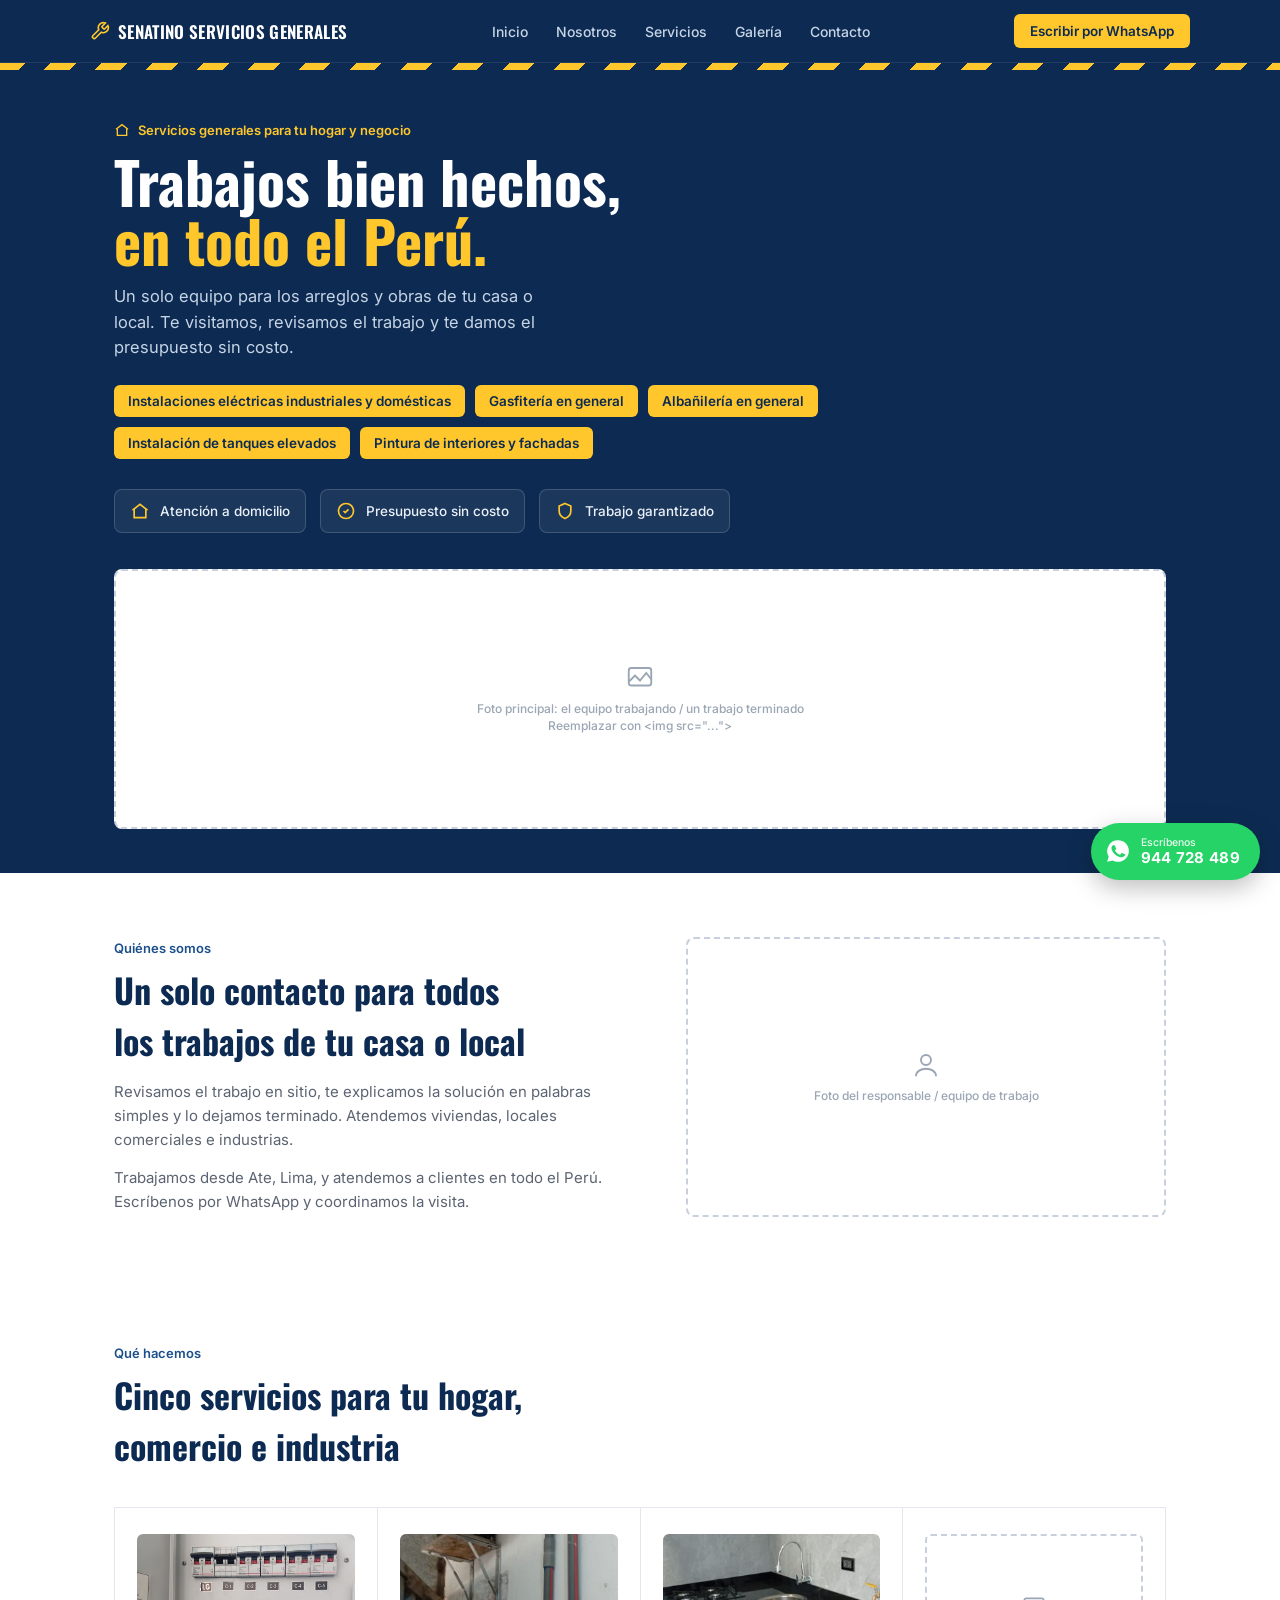
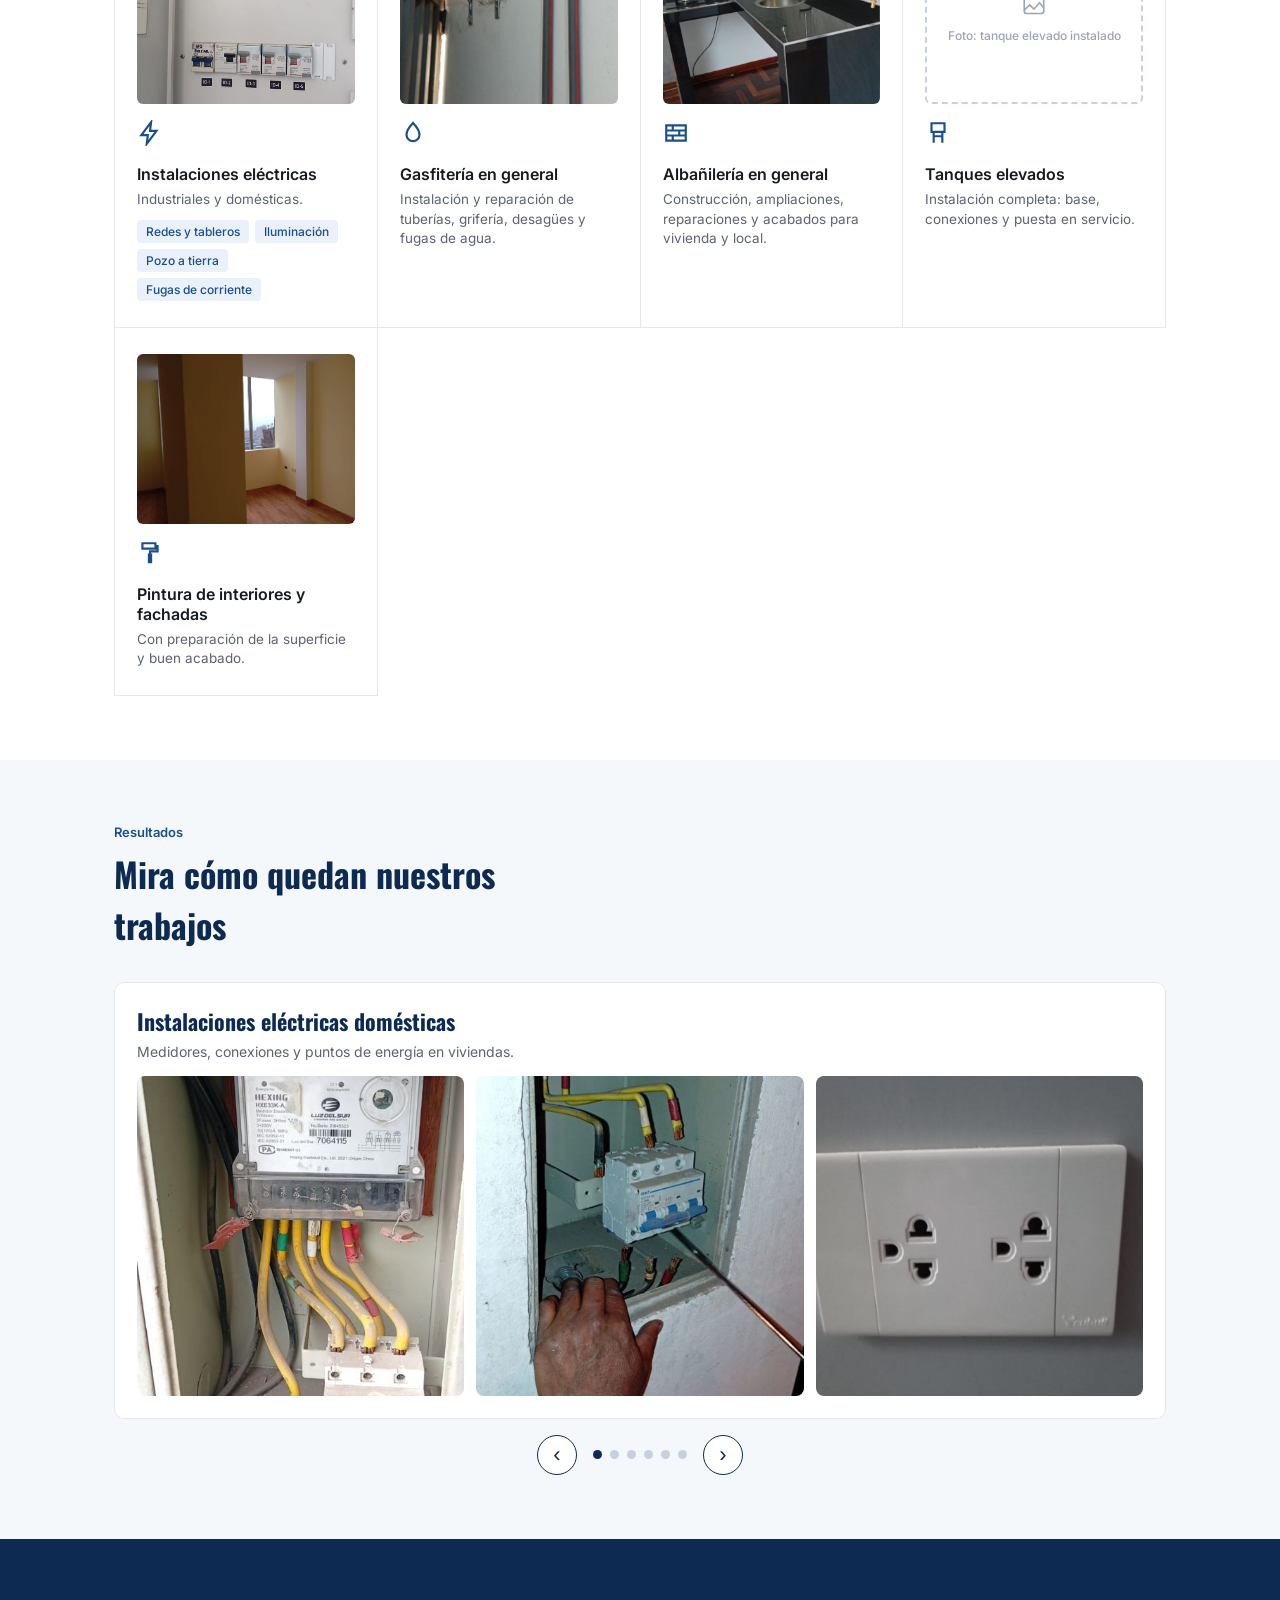
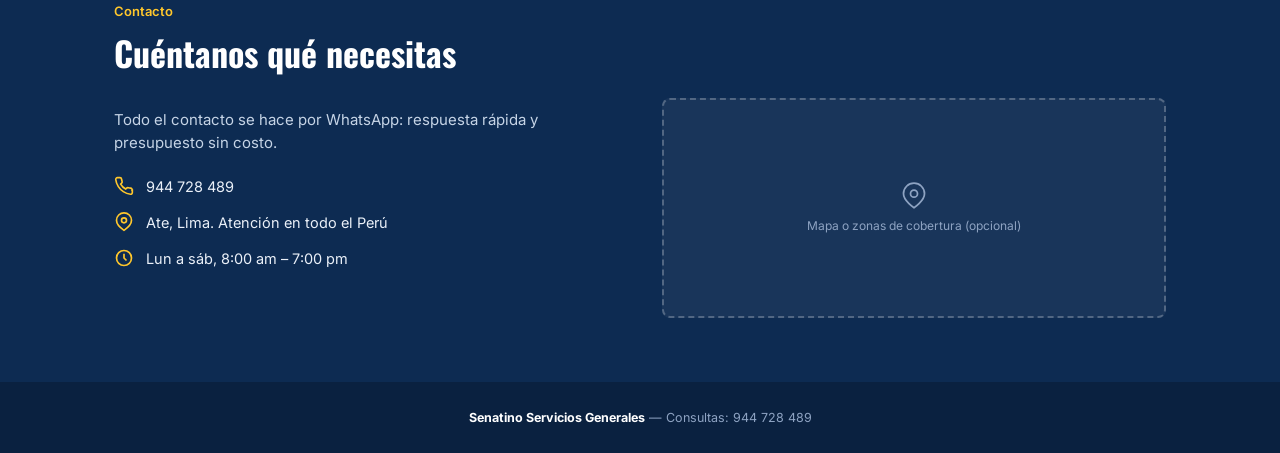
==== index.html @ c0b7bc92 "Add files via upload" ====
<!DOCTYPE html>
<html lang="es">
<head>
<meta charset="UTF-8">
<meta name="viewport" content="width=device-width, initial-scale=1, viewport-fit=cover">
<title>Senatino Servicios Generales | Electricidad, gasfitería, albañilería y pintura</title>
<meta name="description" content="Instalaciones eléctricas, gasfitería, albañilería, tanques elevados y pintura de interiores y fachadas. Atención a domicilio desde Ate, Lima, para todo el Perú.">
<link rel="preconnect" href="https://fonts.googleapis.com">
<link rel="preconnect" href="https://fonts.gstatic.com" crossorigin>
<link href="https://fonts.googleapis.com/css2?family=Oswald:wght@500;600;700&family=Inter:wght@400;500;600&display=swap" rel="stylesheet">
<link rel="stylesheet" href="css/styles.css">
</head>
<body>

<nav>
  <div class="wrap navbar">
    <div class="brand">
      <svg viewBox="0 0 24 24" fill="none" stroke="currentColor" stroke-width="2"><path d="M14.7 6.3a1 1 0 0 0 0 1.4l1.6 1.6a1 1 0 0 0 1.4 0l3.77-3.77a6 6 0 0 1-7.94 7.94l-6.91 6.91a2.12 2.12 0 0 1-3-3l6.91-6.91a6 6 0 0 1 7.94-7.94l-3.76 3.76z"/></svg>
      SENATINO SERVICIOS GENERALES
    </div>
    <ul class="navlinks" id="navlinks">
      <li><a href="#inicio">Inicio</a></li>
      <li><a href="#nosotros">Nosotros</a></li>
      <li><a href="#servicios">Servicios</a></li>
      <li><a href="#galeria">Galería</a></li>
      <li><a href="#contacto">Contacto</a></li>
    </ul>
    <a class="navcta" href="https://wa.me/51944728489" target="_blank" rel="noopener">Escribir por WhatsApp</a>
    <button class="burger" id="burgerBtn" aria-label="Abrir menú">
      <svg viewBox="0 0 24 24" fill="none" stroke="currentColor" stroke-width="2"><path d="M3 6h18M3 12h18M3 18h18"/></svg>
    </button>
  </div>
</nav>
<div class="hazard"></div>

<header class="hero" id="inicio">
  <div class="wrap">
    <div class="eyebrow-light">
      <svg width="16" height="16" viewBox="0 0 24 24" fill="none" stroke="currentColor" stroke-width="2"><path d="M3 11l9-7 9 7"/><path d="M5 10v10h14V10"/></svg>
      Servicios generales para tu hogar y negocio
    </div>
    <h1>Trabajos bien hechos, <span>en todo el Perú.</span></h1>
    <p class="sub">Un solo equipo para los arreglos y obras de tu casa o local. Te visitamos, revisamos el trabajo y te damos el presupuesto sin costo.</p>
    <ul class="chips">
      <li><a href="#s-elec">Instalaciones eléctricas industriales y domésticas</a></li>
      <li><a href="#s-gas">Gasfitería en general</a></li>
      <li><a href="#s-alb">Albañilería en general</a></li>
      <li><a href="#s-tanque">Instalación de tanques elevados</a></li>
      <li><a href="#s-pint">Pintura de interiores y fachadas</a></li>
    </ul>
    <div class="seals">
      <div class="seal"><svg viewBox="0 0 24 24" fill="none" stroke="currentColor" stroke-width="2"><path d="M3 11l9-7 9 7"/><path d="M5 10v10h14V10"/></svg><span>Atención a domicilio</span></div>
      <div class="seal"><svg viewBox="0 0 24 24" fill="none" stroke="currentColor" stroke-width="2"><circle cx="12" cy="12" r="9"/><path d="M9 12l2 2 4-4"/></svg><span>Presupuesto sin costo</span></div>
      <div class="seal"><svg viewBox="0 0 24 24" fill="none" stroke="currentColor" stroke-width="2"><path d="M12 3l7 3v6c0 4.5-3 7.5-7 9-4-1.5-7-4.5-7-9V6l7-3z"/></svg><span>Trabajo garantizado</span></div>
    </div>
    <div class="imgph hero-img">
      <svg viewBox="0 0 24 24" fill="none" stroke="currentColor" stroke-width="1.5"><rect x="3" y="4" width="18" height="14" rx="2"/><path d="M3 15l5-5 4 4 5-6 4 5"/></svg>
      <span>Foto principal: el equipo trabajando / un trabajo terminado<br>Reemplazar con &lt;img src="..."&gt;</span>
    </div>
  </div>
</header>

<section id="nosotros">
  <div class="wrap about">
    <div>
      <div class="eyebrow">Quiénes somos</div>
      <h2>Un solo contacto para todos los trabajos de tu casa o local</h2>
      <p>Revisamos el trabajo en sitio, te explicamos la solución en palabras simples y lo dejamos terminado. Atendemos viviendas, locales comerciales e industrias.</p>
      <p>Trabajamos desde Ate, Lima, y atendemos a clientes en todo el Perú. Escríbenos por WhatsApp y coordinamos la visita.</p>
    </div>
    <div class="imgph about-img">
      <svg viewBox="0 0 24 24" fill="none" stroke="currentColor" stroke-width="1.5"><circle cx="12" cy="8" r="4"/><path d="M4 21c0-4 4-6 8-6s8 2 8 6"/></svg>
      <span>Foto del responsable / equipo de trabajo</span>
    </div>
  </div>
</section>

<section id="servicios">
  <div class="wrap">
    <div class="eyebrow">Qué hacemos</div>
    <h2>Cinco servicios para tu hogar, comercio e industria</h2>
    <div class="services">
      <div class="svc" id="s-elec"><img class="svc-img" src="assets/img/elec-ind-2.jpg" alt="Tablero eléctrico industrial ordenado y rotulado" loading="lazy"><svg viewBox="0 0 24 24" fill="none" stroke="currentColor" stroke-width="2"><path d="M13 2 4 14h6l-1 8 9-12h-6l1-8z"/></svg><h3>Instalaciones eléctricas</h3><p>Industriales y domésticas.</p><ul><li>Redes y tableros</li><li>Iluminación</li><li>Pozo a tierra</li><li>Fugas de corriente</li></ul></div>
      <div class="svc" id="s-gas"><img class="svc-img" src="assets/img/gas-1.jpg" alt="Bomba de agua con tuberías instaladas" loading="lazy"><svg viewBox="0 0 24 24" fill="none" stroke="currentColor" stroke-width="2"><path d="M12 2.7s6 6.3 6 10.8a6 6 0 0 1-12 0c0-4.5 6-10.8 6-10.8z"/></svg><h3>Gasfitería en general</h3><p>Instalación y reparación de tuberías, grifería, desagües y fugas de agua.</p></div>
      <div class="svc" id="s-alb"><img class="svc-img" src="assets/img/alb-1.jpg" alt="Cocina con mesada y acabados terminados" loading="lazy"><svg viewBox="0 0 24 24" fill="none" stroke="currentColor" stroke-width="2"><path d="M3 5h18v14H3zM3 9.7h18M3 14.3h18M9 5v4.7M15 9.7v4.6M9 14.3V19"/></svg><h3>Albañilería en general</h3><p>Construcción, ampliaciones, reparaciones y acabados para vivienda y local.</p></div>
      <div class="svc" id="s-tanque"><div class="imgph svc-img"><svg viewBox="0 0 24 24" fill="none" stroke="currentColor" stroke-width="1.5"><rect x="3" y="4" width="18" height="14" rx="2"/><path d="M3 15l5-5 4 4 5-6 4 5"/></svg><span>Foto: tanque elevado instalado</span></div><svg viewBox="0 0 24 24" fill="none" stroke="currentColor" stroke-width="2"><path d="M6 3h12v8H6zM8 11v10M16 11v10M8 15h8"/></svg><h3>Tanques elevados</h3><p>Instalación completa: base, conexiones y puesta en servicio.</p></div>
      <div class="svc" id="s-pint"><img class="svc-img" src="assets/img/pintura-1.jpg" alt="Ambiente pintado con acabado uniforme" loading="lazy"><svg viewBox="0 0 24 24" fill="none" stroke="currentColor" stroke-width="2"><path d="M5 3h12v5H5zM17 5.5h2v5h-7v3M11 13.5h2v7h-2z"/></svg><h3>Pintura de interiores y fachadas</h3><p>Con preparación de la superficie y buen acabado.</p></div>
    </div>
  </div>
</section>

<section class="gallery-section" id="galeria">
  <div class="wrap">
    <div class="eyebrow">Resultados</div>
    <h2>Mira cómo quedan nuestros trabajos</h2>
    <div class="carousel">
      <div class="track" id="track">
      <article class="slide"><h3>Instalaciones eléctricas domésticas</h3><p>Medidores, conexiones y puntos de energía en viviendas.</p><div class="shots n3"><figure><img src="assets/img/elec-dom-1.jpg" alt="Medidor trifásico con conexiones ordenadas" loading="lazy"></figure><figure><img src="assets/img/elec-dom-2.jpg" alt="Revisión de conexiones en caja de medidor" loading="lazy"></figure><figure><img src="assets/img/elec-dom-3.jpg" alt="Tomacorrientes instalados" loading="lazy"></figure></div></article>
      <article class="slide"><h3>Mantenimiento de lavadora</h3><p>Limpieza profunda del tambor: del lodo acumulado a un acabado limpio.</p><div class="shots n2"><figure><span class="tag before">Antes</span><img src="assets/img/lavadora-antes.jpg" alt="Tambor de lavadora sucio" loading="lazy"></figure><figure><span class="tag after">Después</span><img src="assets/img/lavadora-despues.jpg" alt="Tambor de lavadora limpio" loading="lazy"></figure></div></article>
      <article class="slide"><h3>Gasfitería</h3><p>Instalación de bomba, tuberías y baño completo.</p><div class="shots n2"><figure><img src="assets/img/gas-1.jpg" alt="Bomba de agua con tuberías" loading="lazy"></figure><figure><img src="assets/img/gas-2.jpg" alt="Baño con ducha y sanitario instalados" loading="lazy"></figure></div></article>
      <article class="slide"><h3>Albañilería</h3><p>Cocina con mesada, cocina empotrada y revestimiento de paredes.</p><div class="shots n2"><figure><img src="assets/img/alb-1.jpg" alt="Mesada de cocina con lavatorio" loading="lazy"></figure><figure><img src="assets/img/alb-2.jpg" alt="Campana y cocina instaladas" loading="lazy"></figure></div></article>
      <article class="slide"><h3>Pintura de interiores y fachadas</h3><p>Ambientes pintados con acabado uniforme.</p><div class="shots n2"><figure><img src="assets/img/pintura-1.jpg" alt="Habitación pintada de amarillo claro" loading="lazy"></figure><figure><img src="assets/img/pintura-2.jpg" alt="Pared interior pintada junto a ventana" loading="lazy"></figure></div></article>
      <article class="slide"><h3>Tableros industriales</h3><p>Tableros de control y distribución eléctrica.</p><div class="shots n2"><figure><img src="assets/img/elec-ind-1.jpg" alt="Panel de control industrial con pulsadores" loading="lazy"></figure><figure><img src="assets/img/elec-ind-2.jpg" alt="Tablero de distribución con interruptores rotulados" loading="lazy"></figure></div></article>
      </div>
      <div class="car-ctrl"><button id="prev" aria-label="Anterior">&#8249;</button><div class="dots" id="dots"></div><button id="next" aria-label="Siguiente">&#8250;</button></div>
    </div>
  </div>
</section>

<section class="contact-section" id="contacto">
  <div class="wrap">
    <div class="eyebrow" style="color:var(--yellow);">Contacto</div>
    <h2 style="color:#fff;">Cuéntanos qué necesitas</h2>
    <div class="contact-grid">
      <div>
        <p class="lead">Todo el contacto se hace por WhatsApp: respuesta rápida y presupuesto sin costo.</p>
        <div class="contact-items">
          <div class="citem"><svg viewBox="0 0 24 24" fill="none" stroke="currentColor" stroke-width="2"><path d="M22 16.9v3a2 2 0 01-2.2 2 19.8 19.8 0 01-8.6-3.1 19.5 19.5 0 01-6-6A19.8 19.8 0 012.1 4.2 2 2 0 014.1 2h3a2 2 0 012 1.7c.1.9.3 1.8.6 2.7a2 2 0 01-.5 2.1L8 9.7a16 16 0 006 6l1.2-1.2a2 2 0 012.1-.5c.9.3 1.8.5 2.7.6a2 2 0 011.7 2.3z"/></svg><span>944 728 489</span></div>
          <div class="citem"><svg viewBox="0 0 24 24" fill="none" stroke="currentColor" stroke-width="2"><path d="M21 10c0 6-9 12-9 12S3 16 3 10a9 9 0 0118 0z"/><circle cx="12" cy="10" r="3"/></svg><span>Ate, Lima. Atención en todo el Perú</span></div>
          <div class="citem"><svg viewBox="0 0 24 24" fill="none" stroke="currentColor" stroke-width="2"><circle cx="12" cy="12" r="9"/><path d="M12 7v5l3 3"/></svg><span>Lun a sáb, 8:00 am – 7:00 pm</span></div>
        </div>
      </div>
      <div class="map-ph">
        <svg viewBox="0 0 24 24" fill="none" stroke="currentColor" stroke-width="1.5"><path d="M21 10c0 6-9 12-9 12S3 16 3 10a9 9 0 0118 0z"/><circle cx="12" cy="10" r="3"/></svg>
        <span>Mapa o zonas de cobertura (opcional)</span>
      </div>
    </div>
  </div>
</section>

<footer>
  <div class="wrap">
    <p><strong style="color:#fff;">Senatino Servicios Generales</strong> — Consultas: 944 728 489</p>
  </div>
</footer>

<a class="fab" href="https://wa.me/51944728489?text=Hola%2C%20quiero%20un%20presupuesto" target="_blank" rel="noopener">
  <svg viewBox="0 0 24 24" fill="currentColor"><path d="M12 2a10 10 0 00-8.6 15.1L2 22l5.1-1.3A10 10 0 1012 2zm5.8 14.3c-.2.7-1.4 1.4-2 1.5-.5.1-1.1.1-1.8-.1-.4-.1-1-.3-1.7-.6-3-1.3-5-4.3-5.1-4.5-.1-.2-1.2-1.6-1.2-3.1 0-1.5.8-2.2 1.1-2.5.3-.3.6-.4.8-.4h.6c.2 0 .5 0 .7.5.3.7.9 2.2 1 2.3.1.2.1.4 0 .6-.1.2-.2.3-.3.5-.2.2-.3.3-.5.5-.2.2-.3.4-.1.7.2.3.8 1.3 1.7 2.1 1.2 1 2.1 1.4 2.5 1.5.3.1.5.1.7-.1.2-.2.8-.9 1-1.2.2-.3.4-.3.7-.2.3.1 1.8.9 2.1 1 .3.2.5.2.6.3.1.2.1.7-.1 1.2z"/></svg>
  <div class="fabtext"><small>Escríbenos</small><strong>944 728 489</strong></div>
</a>

<script src="js/main.js"></script>
</body>
</html>
---- css/styles.css ----
/* ==========================================================================
   Senatino Servicios Generales — Hoja de estilos principal
   Estructura: variables > base > navegación > hero > secciones > footer > CTA
   ========================================================================== */

:root{
  --navy:#0D2B52; --blue:#1B4F8C; --yellow:#FFC72C; --ink:#161B22;
  --paper:#FFFFFF; --grey:#5B6472; --line:#E4E8EE; --whatsapp:#25D366;
  box-sizing:border-box;
  padding-top:env(safe-area-inset-top,0px);
  padding-bottom:env(safe-area-inset-bottom,0px);
}
html{scroll-padding-top:calc(72px + env(safe-area-inset-top,0px));}
*{box-sizing:border-box;margin:0;padding:0;}
body{font-family:'Inter',system-ui,sans-serif;color:var(--ink);background:var(--paper);-webkit-font-smoothing:antialiased;}
img{max-width:100%;display:block;}
h1,h2,h3{font-family:'Oswald',sans-serif;}
.wrap{max-width:1100px;margin:0 auto;padding:0 24px;}
.hazard{height:7px;background:repeating-linear-gradient(135deg,var(--yellow) 0 18px,var(--navy) 18px 36px);}

/* IMAGE PLACEHOLDER — reemplazar con <img src="..."> cuando tengas las fotos */
.imgph{
  background:#fff;border:2px dashed #C7D0DC;border-radius:8px;
  display:flex;flex-direction:column;align-items:center;justify-content:center;
  color:#9AA6B4;gap:8px;text-align:center;padding:16px;
}
.imgph svg{width:30px;height:30px;}
.imgph span{font-size:12px;font-weight:500;line-height:1.4;}

/* NAV */
nav{position:sticky;top:0;z-index:100;background:var(--navy);border-bottom:1px solid rgba(255,255,255,.08);}
.navbar{display:flex;align-items:center;justify-content:space-between;padding:14px 0;}
.brand{display:flex;align-items:center;gap:8px;color:#fff;font-family:'Oswald',sans-serif;font-weight:600;font-size:17px;letter-spacing:.02em;}
.brand svg{width:20px;height:20px;color:var(--yellow);}
.navlinks{display:flex;gap:28px;list-style:none;}
.navlinks a{color:#C6D4E6;text-decoration:none;font-size:14px;font-weight:500;transition:color .15s;}
.navlinks a:hover{color:#fff;}
.navcta{background:var(--yellow);color:var(--navy);font-weight:600;font-size:13.5px;padding:9px 16px;border-radius:6px;text-decoration:none;}
.burger{display:none;background:none;border:0;color:#fff;padding:6px;}
.burger svg{width:24px;height:24px;}
@media(max-width:780px){
  .navlinks{position:fixed;top:calc(58px + env(safe-area-inset-top,0px));left:0;right:0;background:var(--navy);flex-direction:column;gap:0;padding:8px 0;transform:translateY(-8px);opacity:0;pointer-events:none;transition:.15s;border-bottom:1px solid rgba(255,255,255,.1);}
  .navlinks.open{transform:translateY(0);opacity:1;pointer-events:auto;}
  .navlinks a{padding:14px 24px;width:100%;}
  .navcta{display:none;}
  .burger{display:block;}
}

/* HERO */
header.hero{background:var(--navy);color:#fff;padding:52px 0 44px;}
.eyebrow-light{display:flex;align-items:center;gap:8px;color:var(--yellow);font-weight:600;font-size:13px;margin-bottom:14px;}
h1{font-size:clamp(36px,6.5vw,58px);line-height:1.02;font-weight:700;color:#fff;max-width:18ch;}
h1 span{color:var(--yellow);}
.sub{margin-top:14px;color:#C6D4E6;font-size:16.5px;max-width:46ch;line-height:1.55;}
.seals{display:flex;gap:14px;flex-wrap:wrap;margin-top:30px;}
.seal{display:flex;align-items:center;gap:10px;background:rgba(255,255,255,.06);border:1px solid rgba(255,255,255,.16);border-radius:8px;padding:11px 15px;}
.seal svg{width:20px;height:20px;color:var(--yellow);flex-shrink:0;}
.seal span{font-size:13.5px;font-weight:500;color:#EAF0F8;}
.hero-img{margin-top:36px;height:260px;}

section{padding:64px 0;scroll-margin-top:72px;}
.eyebrow{color:var(--blue);font-weight:600;font-size:13px;margin-bottom:8px;}
h2{font-size:clamp(25px,4vw,34px);color:var(--navy);max-width:22ch;}
.lead{color:var(--grey);margin-top:10px;max-width:60ch;font-size:15px;line-height:1.55;}

/* SOBRE NOSOTROS */
.about{display:grid;grid-template-columns:1.1fr 1fr;gap:44px;align-items:center;}
.about-img{height:280px;}
.about p{color:var(--grey);font-size:15px;line-height:1.6;margin-top:14px;}
@media(max-width:780px){.about{grid-template-columns:1fr;}}

/* SERVICIOS */
.services{margin-top:36px;display:grid;grid-template-columns:repeat(auto-fit,minmax(230px,1fr));border-top:1px solid var(--line);border-left:1px solid var(--line);}
.svc{border-right:1px solid var(--line);border-bottom:1px solid var(--line);padding:26px 22px;}
.svc svg{width:26px;height:26px;color:var(--blue);margin-bottom:14px;}
.svc h3{font-size:16px;color:var(--ink);font-weight:600;font-family:'Inter',sans-serif;margin-bottom:6px;}
.svc p{font-size:13.5px;color:var(--grey);line-height:1.45;}

/* GALERIA */
.gallery-section{background:#F5F8FB;}
.compare{margin-top:36px;display:grid;grid-template-columns:1fr 1fr;gap:2px;background:var(--navy);border-radius:10px;overflow:hidden;}
.compare>div{background:#fff;padding:22px;}
.tag{display:inline-block;font-size:12px;font-weight:600;padding:4px 10px;border-radius:4px;margin-bottom:14px;}
.tag.before{background:#FBE3E3;color:#B42318;}
.tag.after{background:#DFF4E6;color:#1B7A3D;}
.compare .imgph{height:150px;}
.compare p{font-size:13px;color:var(--grey);margin-top:12px;line-height:1.4;}
.thumbs{margin-top:16px;display:grid;grid-template-columns:repeat(auto-fit,minmax(150px,1fr));gap:14px;}
.thumbs .imgph{aspect-ratio:4/3;}

/* TESTIMONIOS */
.testis{margin-top:34px;display:grid;grid-template-columns:repeat(auto-fit,minmax(240px,1fr));gap:20px;}
.testi{border:1px solid var(--line);border-radius:10px;padding:22px;}
.testi p{color:var(--ink);font-size:14.5px;line-height:1.55;}
.testi .who{display:flex;align-items:center;gap:10px;margin-top:16px;}
.testi .avatar{width:36px;height:36px;border-radius:50%;background:#EDEFF2;border:2px dashed #C7D0DC;flex-shrink:0;}
.testi .who strong{font-size:13.5px;display:block;}
.testi .who small{font-size:12px;color:var(--grey);}

/* CONTACTO */
.contact-section{background:var(--navy);color:#fff;}
.contact-grid{display:grid;grid-template-columns:1fr 1fr;gap:44px;margin-top:20px;}
.contact-grid .lead{color:#C6D4E6;}
.contact-items{margin-top:22px;display:flex;flex-direction:column;gap:16px;}
.citem{display:flex;align-items:center;gap:12px;}
.citem svg{width:20px;height:20px;color:var(--yellow);flex-shrink:0;}
.citem span{font-size:14.5px;color:#EAF0F8;}
.map-ph{height:220px;background:rgba(255,255,255,.05);border:2px dashed rgba(255,255,255,.25);border-radius:8px;display:flex;flex-direction:column;align-items:center;justify-content:center;gap:8px;color:#8EA3C2;}
.map-ph svg{width:28px;height:28px;}
.map-ph span{font-size:12px;}
@media(max-width:780px){.contact-grid{grid-template-columns:1fr;}}

footer{background:#0A2140;color:#8EA3C2;padding:28px 0;text-align:center;font-size:12.5px;}

.fab{
  position:fixed;right:20px;bottom:calc(20px + env(safe-area-inset-bottom,0px));
  background:var(--whatsapp);color:#fff;border-radius:999px;
  display:flex;align-items:center;gap:10px;padding:14px 20px 14px 14px;
  box-shadow:0 8px 24px rgba(0,0,0,.25);text-decoration:none;z-index:90;
}
.fab svg{width:26px;height:26px;flex-shrink:0;}
.fab .fabtext{display:flex;flex-direction:column;line-height:1.15;}
.fab .fabtext small{font-size:10.5px;font-weight:500;opacity:.9;}
.fab .fabtext strong{font-size:15px;font-weight:700;letter-spacing:.02em;}

/* PUNTOS DE SERVICIOS EN LA PORTADA */
.chips{list-style:none;display:flex;flex-wrap:wrap;gap:10px;margin-top:24px;max-width:760px;}
.chips li{background:var(--yellow);color:var(--navy);font-weight:600;font-size:13.5px;padding:8px 14px;border-radius:6px;}

/* LISTA DENTRO DE UNA TARJETA DE SERVICIO */
.svc ul{list-style:none;margin-top:10px;display:flex;flex-wrap:wrap;gap:6px;}
.svc ul li{font-size:12px;font-weight:500;color:var(--blue);background:#EAF1FA;padding:4px 9px;border-radius:4px;}

/* CHIPS COMO ENLACES + TARJETAS CON FOTO */
.chips a{color:inherit;text-decoration:none;display:block;}
.chips li:hover{background:#fff;}
.svc{scroll-margin-top:90px;}
.svc:target{outline:3px solid var(--yellow);outline-offset:-3px;}
.svc-img{width:100%;height:170px;object-fit:cover;border-radius:6px;margin-bottom:16px;}
.svc .imgph.svc-img{padding:8px;}
.svc .imgph svg{margin:0;color:#9AA6B4;}

/* CARRUSEL DE GALERIA */
.carousel{margin-top:32px;}
.track{display:flex;overflow-x:auto;scroll-snap-type:x mandatory;gap:16px;scrollbar-width:none;}
.track::-webkit-scrollbar{display:none;}
.slide{flex:0 0 100%;scroll-snap-align:start;background:#fff;border:1px solid var(--line);border-radius:10px;padding:22px;}
.slide h3{font-size:22px;color:var(--navy);}
.slide p{font-size:14px;color:var(--grey);margin:6px 0 16px;}
.shots{display:grid;gap:12px;grid-template-columns:repeat(auto-fit,minmax(200px,1fr));}
.shots figure{position:relative;}
.shots img{width:100%;height:320px;object-fit:cover;border-radius:8px;}
.shots .tag{position:absolute;top:10px;left:10px;margin:0;}
.car-ctrl{display:flex;align-items:center;justify-content:center;gap:16px;margin-top:16px;}
.car-ctrl button{width:40px;height:40px;border-radius:50%;border:1px solid var(--navy);background:#fff;color:var(--navy);font-size:22px;line-height:1;cursor:pointer;}
.car-ctrl button:focus-visible{outline:3px solid var(--yellow);}
.dots{display:flex;gap:8px;}
.dots i{width:9px;height:9px;border-radius:50%;background:#C7D0DC;}
.dots i.on{background:var(--navy);}
@media(max-width:780px){.shots img{height:260px;}}
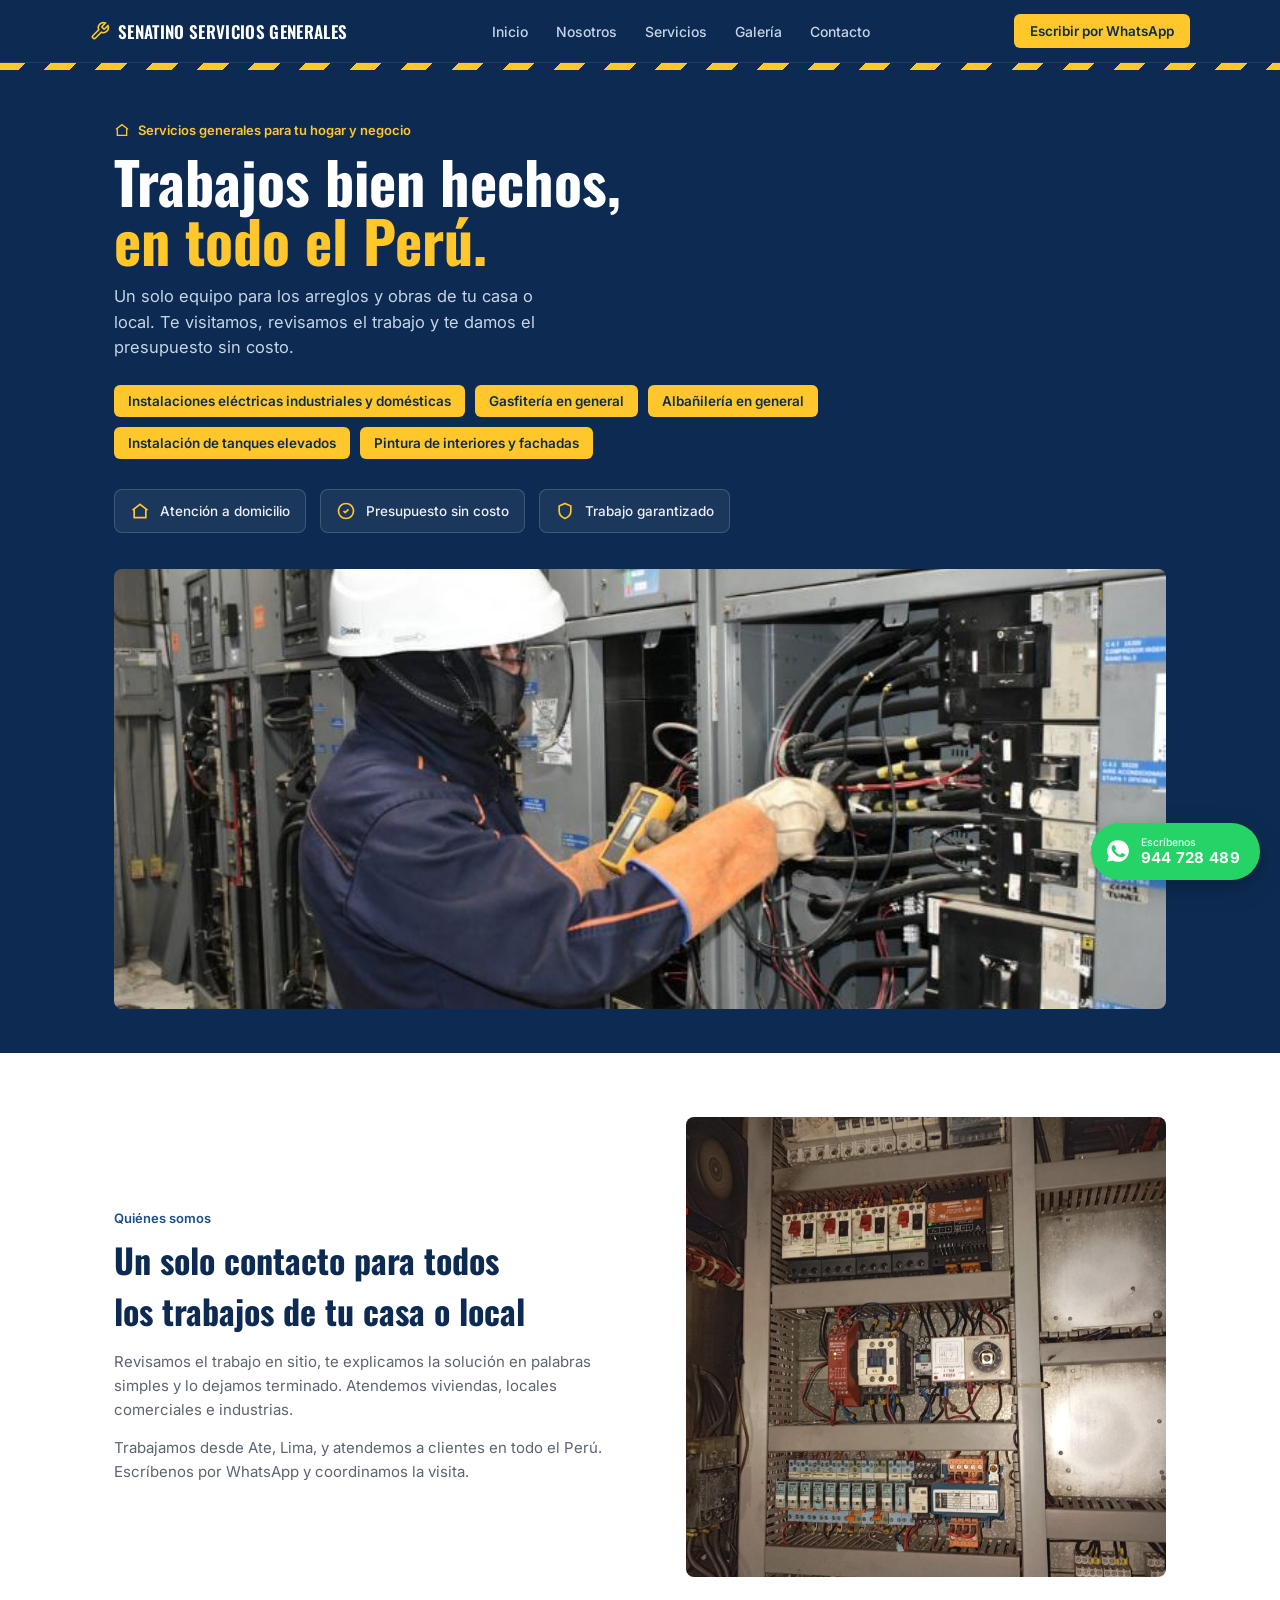
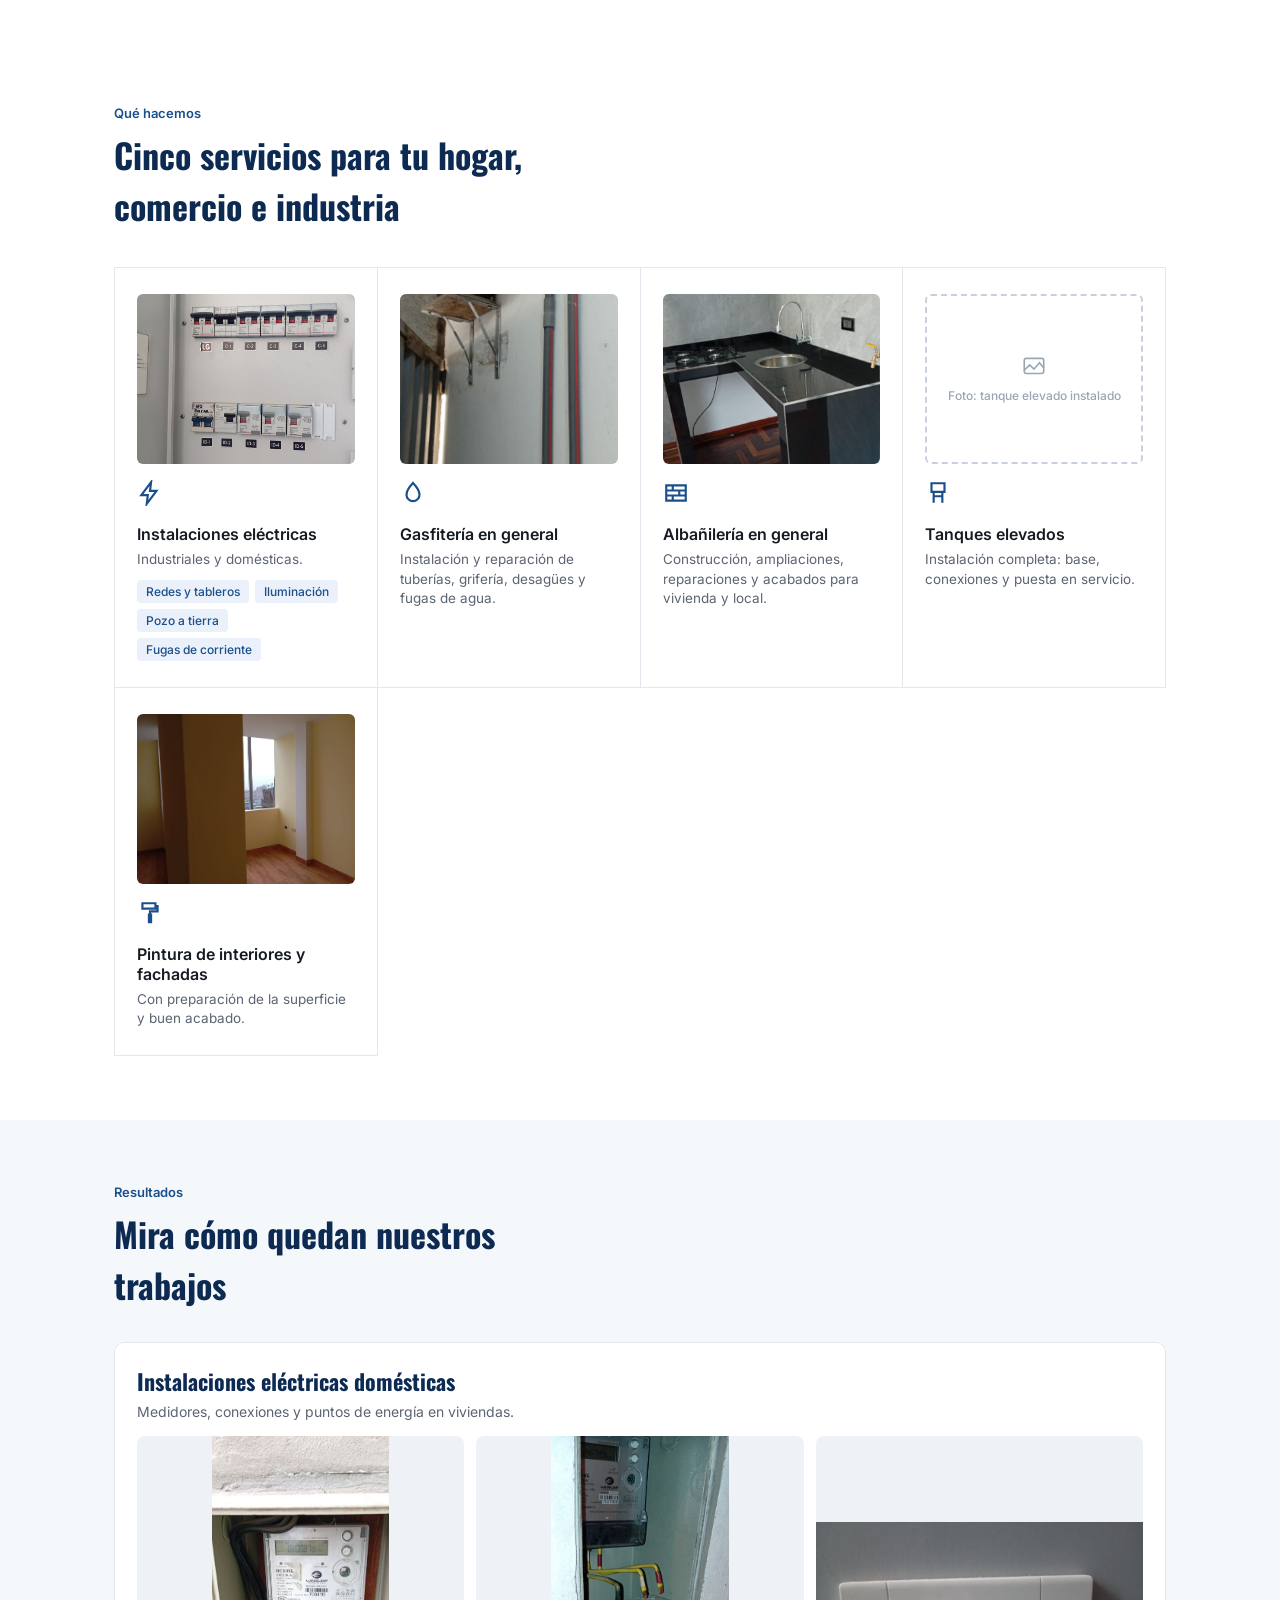
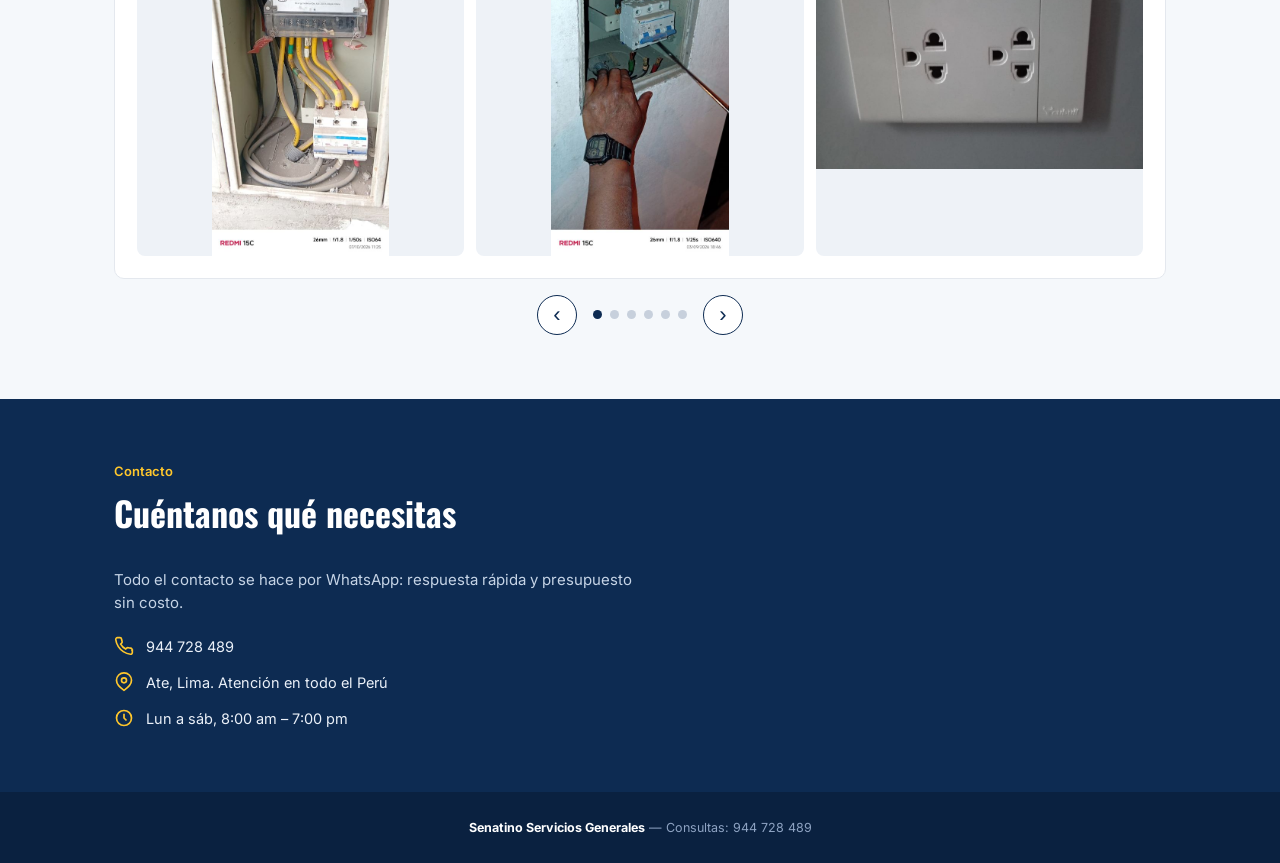
==== commit 2c527cea: "Add files via upload" ====
--- a/index.html
+++ b/index.html
@@ -53,10 +53,7 @@
       <div class="seal"><svg viewBox="0 0 24 24" fill="none" stroke="currentColor" stroke-width="2"><circle cx="12" cy="12" r="9"/><path d="M9 12l2 2 4-4"/></svg><span>Presupuesto sin costo</span></div>
       <div class="seal"><svg viewBox="0 0 24 24" fill="none" stroke="currentColor" stroke-width="2"><path d="M12 3l7 3v6c0 4.5-3 7.5-7 9-4-1.5-7-4.5-7-9V6l7-3z"/></svg><span>Trabajo garantizado</span></div>
     </div>
-    <div class="imgph hero-img">
-      <svg viewBox="0 0 24 24" fill="none" stroke="currentColor" stroke-width="1.5"><rect x="3" y="4" width="18" height="14" rx="2"/><path d="M3 15l5-5 4 4 5-6 4 5"/></svg>
-      <span>Foto principal: el equipo trabajando / un trabajo terminado<br>Reemplazar con &lt;img src="..."&gt;</span>
-    </div>
+    <img class="hero-photo" src="assets/img/hero.jpg" alt="Técnico con casco y guantes revisando un tablero eléctrico">
   </div>
 </header>
 
@@ -68,10 +65,7 @@
       <p>Revisamos el trabajo en sitio, te explicamos la solución en palabras simples y lo dejamos terminado. Atendemos viviendas, locales comerciales e industrias.</p>
       <p>Trabajamos desde Ate, Lima, y atendemos a clientes en todo el Perú. Escríbenos por WhatsApp y coordinamos la visita.</p>
     </div>
-    <div class="imgph about-img">
-      <svg viewBox="0 0 24 24" fill="none" stroke="currentColor" stroke-width="1.5"><circle cx="12" cy="8" r="4"/><path d="M4 21c0-4 4-6 8-6s8 2 8 6"/></svg>
-      <span>Foto del responsable / equipo de trabajo</span>
-    </div>
+    <img class="about-img" src="assets/img/quienes.jpg" alt="Tablero eléctrico de control con cableado ordenado" loading="lazy">
   </div>
 </section>
 
@@ -98,7 +92,7 @@
       <article class="slide"><h3>Instalaciones eléctricas domésticas</h3><p>Medidores, conexiones y puntos de energía en viviendas.</p><div class="shots n3"><figure><img src="assets/img/elec-dom-1.jpg" alt="Medidor trifásico con conexiones ordenadas" loading="lazy"></figure><figure><img src="assets/img/elec-dom-2.jpg" alt="Revisión de conexiones en caja de medidor" loading="lazy"></figure><figure><img src="assets/img/elec-dom-3.jpg" alt="Tomacorrientes instalados" loading="lazy"></figure></div></article>
       <article class="slide"><h3>Mantenimiento de lavadora</h3><p>Limpieza profunda del tambor: del lodo acumulado a un acabado limpio.</p><div class="shots n2"><figure><span class="tag before">Antes</span><img src="assets/img/lavadora-antes.jpg" alt="Tambor de lavadora sucio" loading="lazy"></figure><figure><span class="tag after">Después</span><img src="assets/img/lavadora-despues.jpg" alt="Tambor de lavadora limpio" loading="lazy"></figure></div></article>
       <article class="slide"><h3>Gasfitería</h3><p>Instalación de bomba, tuberías y baño completo.</p><div class="shots n2"><figure><img src="assets/img/gas-1.jpg" alt="Bomba de agua con tuberías" loading="lazy"></figure><figure><img src="assets/img/gas-2.jpg" alt="Baño con ducha y sanitario instalados" loading="lazy"></figure></div></article>
-      <article class="slide"><h3>Albañilería</h3><p>Cocina con mesada, cocina empotrada y revestimiento de paredes.</p><div class="shots n2"><figure><img src="assets/img/alb-1.jpg" alt="Mesada de cocina con lavatorio" loading="lazy"></figure><figure><img src="assets/img/alb-2.jpg" alt="Campana y cocina instaladas" loading="lazy"></figure></div></article>
+      <article class="slide"><h3>Albañilería</h3><p>Cocina con mesada, cocina empotrada y revestimiento de paredes y escaleras.</p><div class="shots n3"><figure><img src="assets/img/alb-1.jpg" alt="Mesada de cocina con lavatorio" loading="lazy"></figure><figure><img src="assets/img/alb-2.jpg" alt="Campana y cocina instaladas" loading="lazy"></figure><figure><img src="assets/img/alb-3.jpg" alt="Escalera de concreto con pasamanos" loading="lazy"></figure></div></article>
       <article class="slide"><h3>Pintura de interiores y fachadas</h3><p>Ambientes pintados con acabado uniforme.</p><div class="shots n2"><figure><img src="assets/img/pintura-1.jpg" alt="Habitación pintada de amarillo claro" loading="lazy"></figure><figure><img src="assets/img/pintura-2.jpg" alt="Pared interior pintada junto a ventana" loading="lazy"></figure></div></article>
       <article class="slide"><h3>Tableros industriales</h3><p>Tableros de control y distribución eléctrica.</p><div class="shots n2"><figure><img src="assets/img/elec-ind-1.jpg" alt="Panel de control industrial con pulsadores" loading="lazy"></figure><figure><img src="assets/img/elec-ind-2.jpg" alt="Tablero de distribución con interruptores rotulados" loading="lazy"></figure></div></article>
       </div>
@@ -120,10 +114,6 @@
           <div class="citem"><svg viewBox="0 0 24 24" fill="none" stroke="currentColor" stroke-width="2"><circle cx="12" cy="12" r="9"/><path d="M12 7v5l3 3"/></svg><span>Lun a sáb, 8:00 am – 7:00 pm</span></div>
         </div>
       </div>
-      <div class="map-ph">
-        <svg viewBox="0 0 24 24" fill="none" stroke="currentColor" stroke-width="1.5"><path d="M21 10c0 6-9 12-9 12S3 16 3 10a9 9 0 0118 0z"/><circle cx="12" cy="10" r="3"/></svg>
-        <span>Mapa o zonas de cobertura (opcional)</span>
-      </div>
     </div>
   </div>
 </section>
--- a/css/styles.css
+++ b/css/styles.css
@@ -158,3 +158,11 @@
 .dots i{width:9px;height:9px;border-radius:50%;background:#C7D0DC;}
 .dots i.on{background:var(--navy);}
 @media(max-width:780px){.shots img{height:260px;}}
+
+/* FOTOS: portada, nosotros, galeria completa, contacto sin mapa */
+.hero-photo{display:block;width:100%;height:auto;max-height:440px;object-fit:cover;object-position:center 30%;border-radius:8px;margin-top:36px;}
+.about-img{display:block;width:100%;height:auto;max-height:460px;object-fit:cover;object-position:center 35%;border-radius:8px;}
+.shots{grid-template-columns:repeat(auto-fit,minmax(240px,1fr));}
+.shots img{height:420px;object-fit:contain;background:#EEF2F7;}
+@media(max-width:780px){.shots img{height:340px;}}
+.contact-grid{grid-template-columns:1fr;}
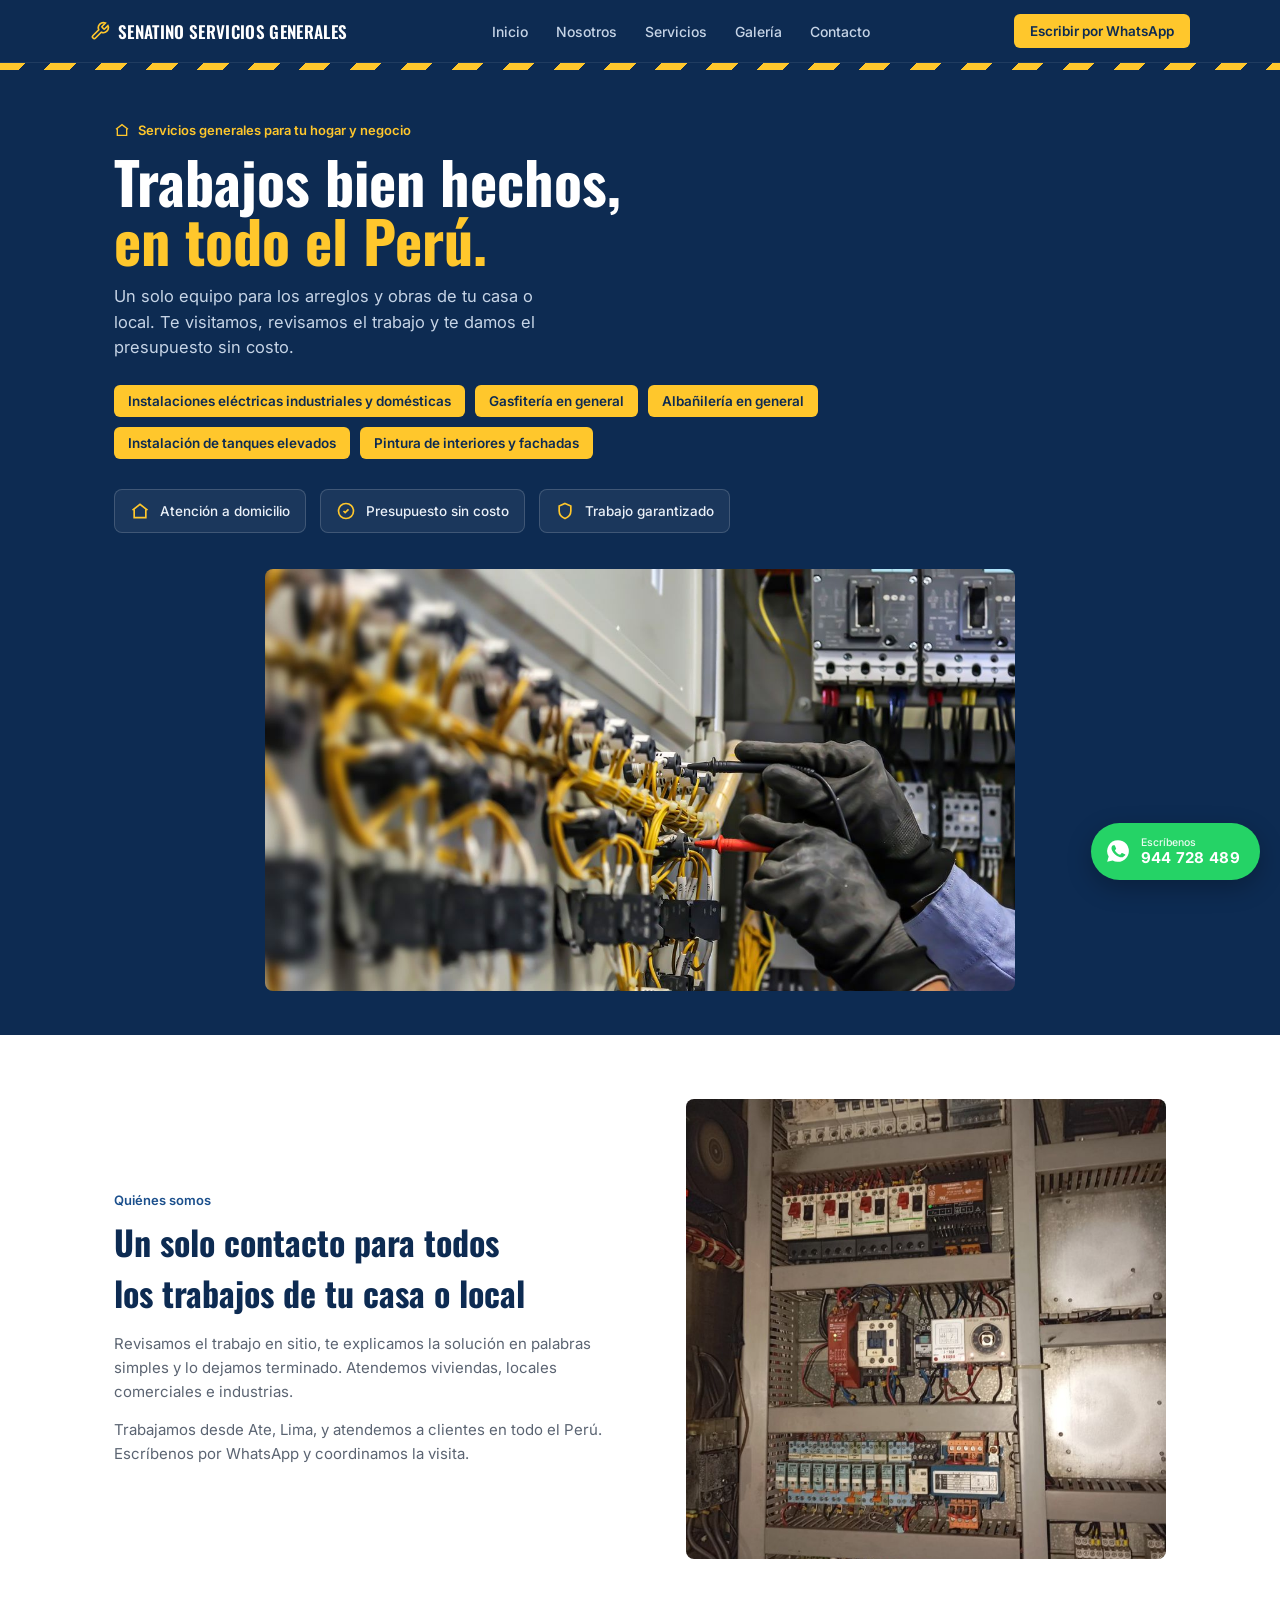
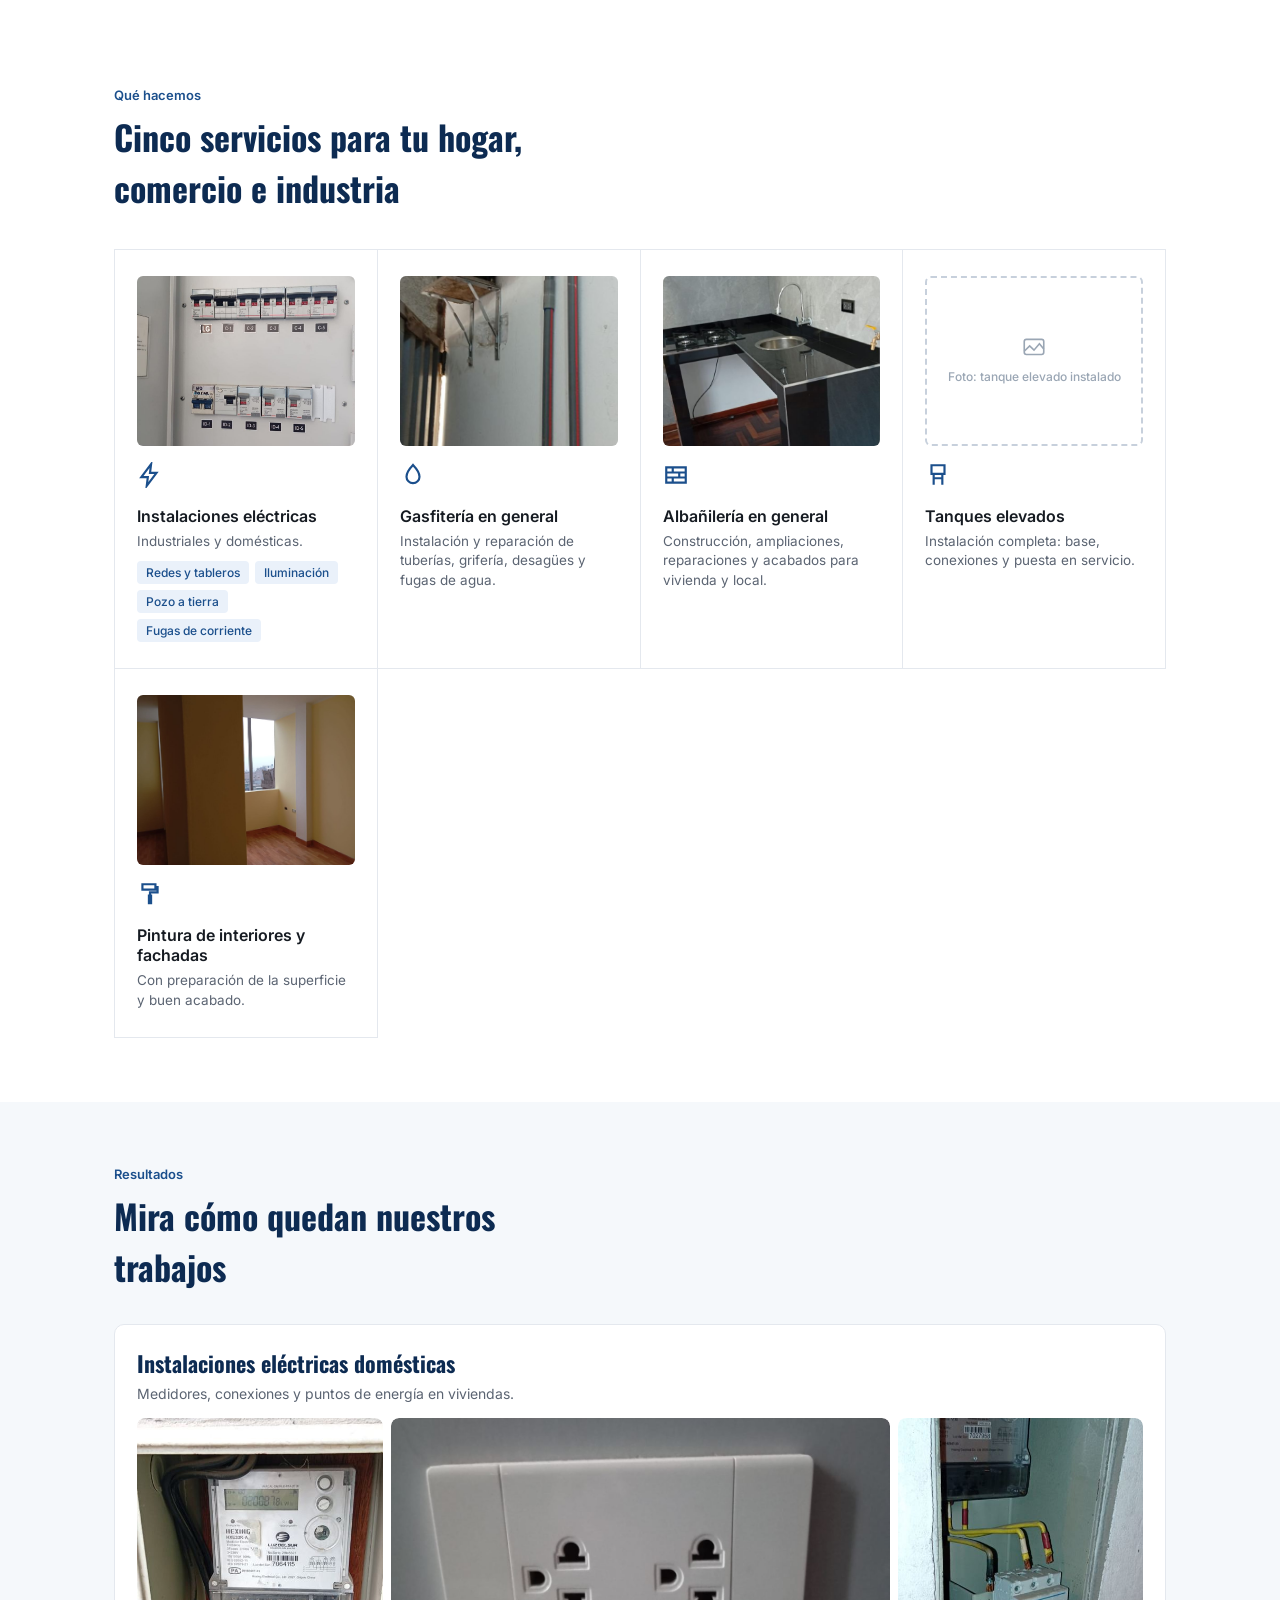
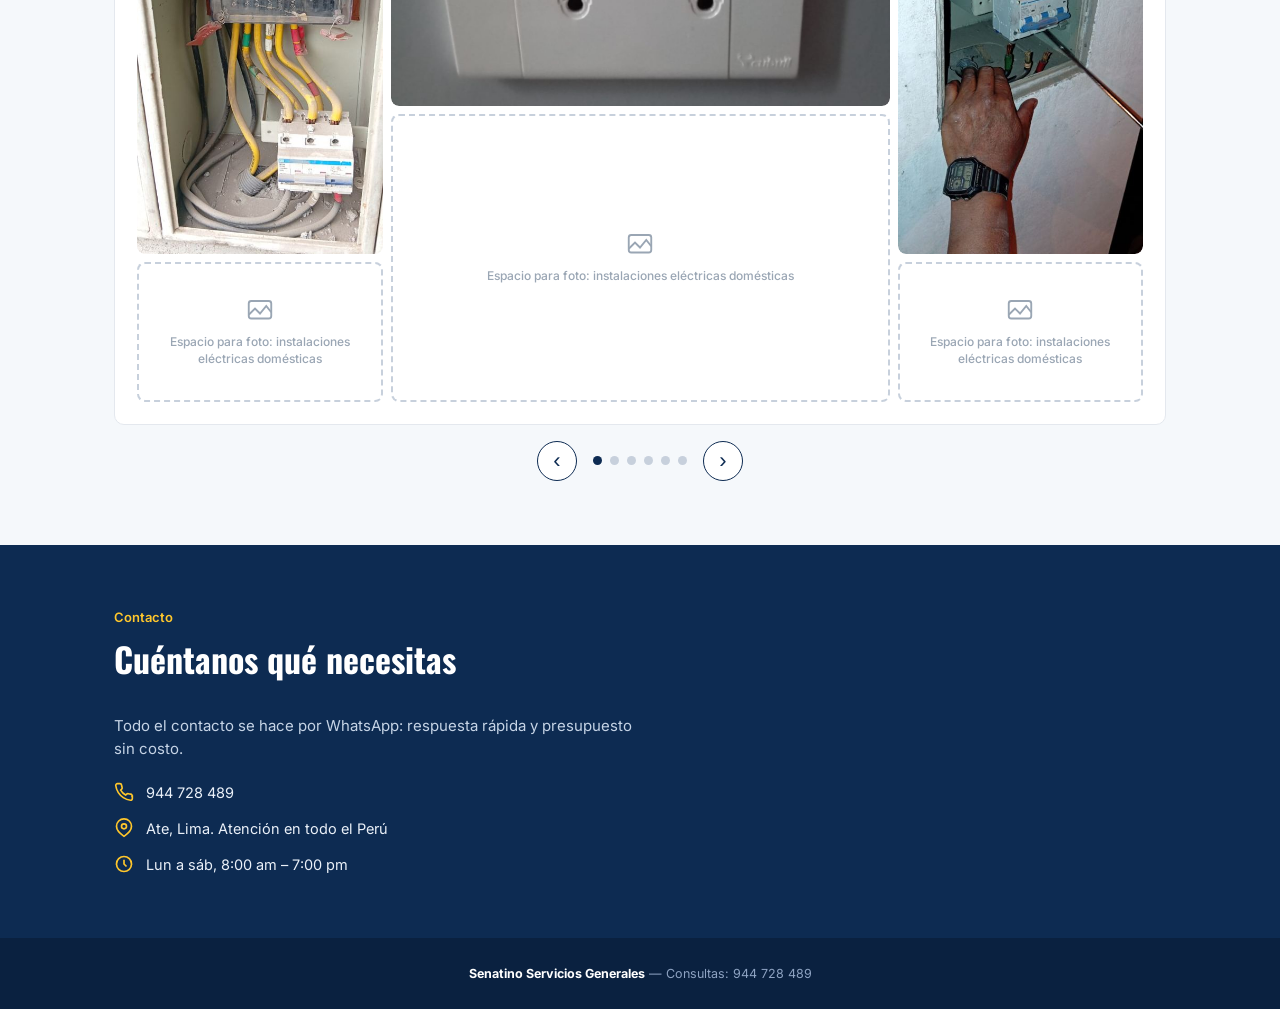
==== commit 472d9656: "Add files via upload" ====
--- a/index.html
+++ b/index.html
@@ -89,12 +89,12 @@
     <h2>Mira cómo quedan nuestros trabajos</h2>
     <div class="carousel">
       <div class="track" id="track">
-      <article class="slide"><h3>Instalaciones eléctricas domésticas</h3><p>Medidores, conexiones y puntos de energía en viviendas.</p><div class="shots n3"><figure><img src="assets/img/elec-dom-1.jpg" alt="Medidor trifásico con conexiones ordenadas" loading="lazy"></figure><figure><img src="assets/img/elec-dom-2.jpg" alt="Revisión de conexiones en caja de medidor" loading="lazy"></figure><figure><img src="assets/img/elec-dom-3.jpg" alt="Tomacorrientes instalados" loading="lazy"></figure></div></article>
-      <article class="slide"><h3>Mantenimiento de lavadora</h3><p>Limpieza profunda del tambor: del lodo acumulado a un acabado limpio.</p><div class="shots n2"><figure><span class="tag before">Antes</span><img src="assets/img/lavadora-antes.jpg" alt="Tambor de lavadora sucio" loading="lazy"></figure><figure><span class="tag after">Después</span><img src="assets/img/lavadora-despues.jpg" alt="Tambor de lavadora limpio" loading="lazy"></figure></div></article>
-      <article class="slide"><h3>Gasfitería</h3><p>Instalación de bomba, tuberías y baño completo.</p><div class="shots n2"><figure><img src="assets/img/gas-1.jpg" alt="Bomba de agua con tuberías" loading="lazy"></figure><figure><img src="assets/img/gas-2.jpg" alt="Baño con ducha y sanitario instalados" loading="lazy"></figure></div></article>
-      <article class="slide"><h3>Albañilería</h3><p>Cocina con mesada, cocina empotrada y revestimiento de paredes y escaleras.</p><div class="shots n3"><figure><img src="assets/img/alb-1.jpg" alt="Mesada de cocina con lavatorio" loading="lazy"></figure><figure><img src="assets/img/alb-2.jpg" alt="Campana y cocina instaladas" loading="lazy"></figure><figure><img src="assets/img/alb-3.jpg" alt="Escalera de concreto con pasamanos" loading="lazy"></figure></div></article>
-      <article class="slide"><h3>Pintura de interiores y fachadas</h3><p>Ambientes pintados con acabado uniforme.</p><div class="shots n2"><figure><img src="assets/img/pintura-1.jpg" alt="Habitación pintada de amarillo claro" loading="lazy"></figure><figure><img src="assets/img/pintura-2.jpg" alt="Pared interior pintada junto a ventana" loading="lazy"></figure></div></article>
-      <article class="slide"><h3>Tableros industriales</h3><p>Tableros de control y distribución eléctrica.</p><div class="shots n2"><figure><img src="assets/img/elec-ind-1.jpg" alt="Panel de control industrial con pulsadores" loading="lazy"></figure><figure><img src="assets/img/elec-ind-2.jpg" alt="Tablero de distribución con interruptores rotulados" loading="lazy"></figure></div></article>
+      <article class="slide"><h3>Instalaciones eléctricas domésticas</h3><p>Medidores, conexiones y puntos de energía en viviendas.</p><div class="mosaic"><figure class="mcell m-a"><img src="assets/img/elec-dom-1.jpg" alt="Medidor trifásico con conexiones ordenadas" loading="lazy"></figure><figure class="mcell m-c"><img src="assets/img/elec-dom-2.jpg" alt="Revisión de conexiones en caja de medidor" loading="lazy"></figure><figure class="mcell m-b"><img src="assets/img/elec-dom-3.jpg" alt="Tomacorrientes instalados" loading="lazy"></figure><div class="imgph mcell m-d"><svg viewBox="0 0 24 24" fill="none" stroke="currentColor" stroke-width="1.5"><rect x="3" y="4" width="18" height="14" rx="2"/><path d="M3 15l5-5 4 4 5-6 4 5"/></svg><span>Espacio para foto: instalaciones eléctricas domésticas</span></div><div class="imgph mcell m-e"><svg viewBox="0 0 24 24" fill="none" stroke="currentColor" stroke-width="1.5"><rect x="3" y="4" width="18" height="14" rx="2"/><path d="M3 15l5-5 4 4 5-6 4 5"/></svg><span>Espacio para foto: instalaciones eléctricas domésticas</span></div><div class="imgph mcell m-f"><svg viewBox="0 0 24 24" fill="none" stroke="currentColor" stroke-width="1.5"><rect x="3" y="4" width="18" height="14" rx="2"/><path d="M3 15l5-5 4 4 5-6 4 5"/></svg><span>Espacio para foto: instalaciones eléctricas domésticas</span></div></div></article>
+      <article class="slide"><h3>Mantenimiento de lavadora</h3><p>Limpieza profunda del tambor: del lodo acumulado a un acabado limpio.</p><div class="mosaic"><figure class="mcell m-a"><span class="tag before">Antes</span><img src="assets/img/lavadora-antes.jpg" alt="Tambor de lavadora sucio" loading="lazy"></figure><div class="imgph mcell m-c"><svg viewBox="0 0 24 24" fill="none" stroke="currentColor" stroke-width="1.5"><rect x="3" y="4" width="18" height="14" rx="2"/><path d="M3 15l5-5 4 4 5-6 4 5"/></svg><span>Espacio para foto: mantenimiento de lavadora</span></div><figure class="mcell m-b"><span class="tag after">Después</span><img src="assets/img/lavadora-despues.jpg" alt="Tambor de lavadora limpio" loading="lazy"></figure><div class="imgph mcell m-d"><svg viewBox="0 0 24 24" fill="none" stroke="currentColor" stroke-width="1.5"><rect x="3" y="4" width="18" height="14" rx="2"/><path d="M3 15l5-5 4 4 5-6 4 5"/></svg><span>Espacio para foto: mantenimiento de lavadora</span></div><div class="imgph mcell m-e"><svg viewBox="0 0 24 24" fill="none" stroke="currentColor" stroke-width="1.5"><rect x="3" y="4" width="18" height="14" rx="2"/><path d="M3 15l5-5 4 4 5-6 4 5"/></svg><span>Espacio para foto: mantenimiento de lavadora</span></div><div class="imgph mcell m-f"><svg viewBox="0 0 24 24" fill="none" stroke="currentColor" stroke-width="1.5"><rect x="3" y="4" width="18" height="14" rx="2"/><path d="M3 15l5-5 4 4 5-6 4 5"/></svg><span>Espacio para foto: mantenimiento de lavadora</span></div></div></article>
+      <article class="slide"><h3>Gasfitería</h3><p>Instalación de bomba, tuberías y baño completo.</p><div class="mosaic"><figure class="mcell m-a"><img src="assets/img/gas-1.jpg" alt="Bomba de agua con tuberías" loading="lazy"></figure><figure class="mcell m-c"><img src="assets/img/gas-2.jpg" alt="Baño con ducha y sanitario instalados" loading="lazy"></figure><div class="imgph mcell m-b"><svg viewBox="0 0 24 24" fill="none" stroke="currentColor" stroke-width="1.5"><rect x="3" y="4" width="18" height="14" rx="2"/><path d="M3 15l5-5 4 4 5-6 4 5"/></svg><span>Espacio para foto: gasfitería</span></div><div class="imgph mcell m-d"><svg viewBox="0 0 24 24" fill="none" stroke="currentColor" stroke-width="1.5"><rect x="3" y="4" width="18" height="14" rx="2"/><path d="M3 15l5-5 4 4 5-6 4 5"/></svg><span>Espacio para foto: gasfitería</span></div><div class="imgph mcell m-e"><svg viewBox="0 0 24 24" fill="none" stroke="currentColor" stroke-width="1.5"><rect x="3" y="4" width="18" height="14" rx="2"/><path d="M3 15l5-5 4 4 5-6 4 5"/></svg><span>Espacio para foto: gasfitería</span></div><div class="imgph mcell m-f"><svg viewBox="0 0 24 24" fill="none" stroke="currentColor" stroke-width="1.5"><rect x="3" y="4" width="18" height="14" rx="2"/><path d="M3 15l5-5 4 4 5-6 4 5"/></svg><span>Espacio para foto: gasfitería</span></div></div></article>
+      <article class="slide"><h3>Albañilería</h3><p>Cocina con mesada, campana y escalera con pasamanos.</p><div class="mosaic"><figure class="mcell m-a"><img src="assets/img/alb-2.jpg" alt="Campana y cocina instaladas" loading="lazy"></figure><figure class="mcell m-c"><img src="assets/img/alb-3.jpg" alt="Escalera de concreto con pasamanos" loading="lazy"></figure><figure class="mcell m-b"><img src="assets/img/alb-1.jpg" alt="Mesada de cocina con lavatorio" loading="lazy"></figure><div class="imgph mcell m-d"><svg viewBox="0 0 24 24" fill="none" stroke="currentColor" stroke-width="1.5"><rect x="3" y="4" width="18" height="14" rx="2"/><path d="M3 15l5-5 4 4 5-6 4 5"/></svg><span>Espacio para foto: albañilería</span></div><div class="imgph mcell m-e"><svg viewBox="0 0 24 24" fill="none" stroke="currentColor" stroke-width="1.5"><rect x="3" y="4" width="18" height="14" rx="2"/><path d="M3 15l5-5 4 4 5-6 4 5"/></svg><span>Espacio para foto: albañilería</span></div><div class="imgph mcell m-f"><svg viewBox="0 0 24 24" fill="none" stroke="currentColor" stroke-width="1.5"><rect x="3" y="4" width="18" height="14" rx="2"/><path d="M3 15l5-5 4 4 5-6 4 5"/></svg><span>Espacio para foto: albañilería</span></div></div></article>
+      <article class="slide"><h3>Pintura de interiores y fachadas</h3><p>Ambientes pintados con acabado uniforme.</p><div class="mosaic"><div class="imgph mcell m-a"><svg viewBox="0 0 24 24" fill="none" stroke="currentColor" stroke-width="1.5"><rect x="3" y="4" width="18" height="14" rx="2"/><path d="M3 15l5-5 4 4 5-6 4 5"/></svg><span>Espacio para foto: pintura de interiores y fachadas</span></div><div class="imgph mcell m-c"><svg viewBox="0 0 24 24" fill="none" stroke="currentColor" stroke-width="1.5"><rect x="3" y="4" width="18" height="14" rx="2"/><path d="M3 15l5-5 4 4 5-6 4 5"/></svg><span>Espacio para foto: pintura de interiores y fachadas</span></div><figure class="mcell m-b"><img src="assets/img/pintura-1.jpg" alt="Habitación pintada de amarillo claro" loading="lazy"></figure><figure class="mcell m-d"><img src="assets/img/pintura-2.jpg" alt="Pared interior pintada junto a ventana" loading="lazy"></figure><div class="imgph mcell m-e"><svg viewBox="0 0 24 24" fill="none" stroke="currentColor" stroke-width="1.5"><rect x="3" y="4" width="18" height="14" rx="2"/><path d="M3 15l5-5 4 4 5-6 4 5"/></svg><span>Espacio para foto: pintura de interiores y fachadas</span></div><div class="imgph mcell m-f"><svg viewBox="0 0 24 24" fill="none" stroke="currentColor" stroke-width="1.5"><rect x="3" y="4" width="18" height="14" rx="2"/><path d="M3 15l5-5 4 4 5-6 4 5"/></svg><span>Espacio para foto: pintura de interiores y fachadas</span></div></div></article>
+      <article class="slide"><h3>Tableros industriales</h3><p>Tableros de control y distribución eléctrica.</p><div class="mosaic"><figure class="mcell m-a"><img src="assets/img/elec-ind-2.jpg" alt="Tablero de distribución con interruptores rotulados" loading="lazy"></figure><div class="imgph mcell m-c"><svg viewBox="0 0 24 24" fill="none" stroke="currentColor" stroke-width="1.5"><rect x="3" y="4" width="18" height="14" rx="2"/><path d="M3 15l5-5 4 4 5-6 4 5"/></svg><span>Espacio para foto: tableros industriales</span></div><figure class="mcell m-b"><img src="assets/img/elec-ind-1.jpg" alt="Panel de control industrial con pulsadores" loading="lazy"></figure><div class="imgph mcell m-d"><svg viewBox="0 0 24 24" fill="none" stroke="currentColor" stroke-width="1.5"><rect x="3" y="4" width="18" height="14" rx="2"/><path d="M3 15l5-5 4 4 5-6 4 5"/></svg><span>Espacio para foto: tableros industriales</span></div><div class="imgph mcell m-e"><svg viewBox="0 0 24 24" fill="none" stroke="currentColor" stroke-width="1.5"><rect x="3" y="4" width="18" height="14" rx="2"/><path d="M3 15l5-5 4 4 5-6 4 5"/></svg><span>Espacio para foto: tableros industriales</span></div><div class="imgph mcell m-f"><svg viewBox="0 0 24 24" fill="none" stroke="currentColor" stroke-width="1.5"><rect x="3" y="4" width="18" height="14" rx="2"/><path d="M3 15l5-5 4 4 5-6 4 5"/></svg><span>Espacio para foto: tableros industriales</span></div></div></article>
       </div>
       <div class="car-ctrl"><button id="prev" aria-label="Anterior">&#8249;</button><div class="dots" id="dots"></div><button id="next" aria-label="Siguiente">&#8250;</button></div>
     </div>
--- a/css/styles.css
+++ b/css/styles.css
@@ -160,9 +160,37 @@
 @media(max-width:780px){.shots img{height:260px;}}
 
 /* FOTOS: portada, nosotros, galeria completa, contacto sin mapa */
-.hero-photo{display:block;width:100%;height:auto;max-height:440px;object-fit:cover;object-position:center 30%;border-radius:8px;margin-top:36px;}
-.about-img{display:block;width:100%;height:auto;max-height:460px;object-fit:cover;object-position:center 35%;border-radius:8px;}
+.hero-photo {
+  display: block;
+  width: 100%;
+  max-width: 800px; /* Ajusta o añade un max-width si quieres que no ocupe todo el ancho */
+  height: auto;
+  max-height: 440px;
+  object-fit: cover;
+  object-position: center 30%;
+  border-radius: 8px;
+  margin: 36px auto 0; /* Arriba: 36px, Izquierda y Derecha: auto (centra el bloque), Abajo: 0 */
+}.about-img{display:block;width:100%;height:auto;max-height:460px;object-fit:cover;object-position:center 35%;border-radius:8px;}
 .shots{grid-template-columns:repeat(auto-fit,minmax(240px,1fr));}
 .shots img{height:420px;object-fit:contain;background:#EEF2F7;}
 @media(max-width:780px){.shots img{height:340px;}}
 .contact-grid{grid-template-columns:1fr;}
+
+/* GALERIA EN MOSAICO + PORTADA SIN ESTIRAR */
+.hero-photo{width:100%;max-width:750px;height:auto;max-height:none;object-fit:contain;}
+.mosaic{display:grid;grid-template-columns:repeat(4,1fr);grid-auto-rows:140px;gap:8px;}
+.mcell{position:relative;margin:0;min-height:0;border-radius:8px;overflow:hidden;}
+.mosaic img{width:100%;height:100%;object-fit:cover;background:#EEF2F7;border-radius:8px;}
+.mosaic .imgph{height:100%;padding:8px;}
+.m-a{grid-column:1;grid-row:1/4;}
+.m-c{grid-column:4;grid-row:1/4;}
+.m-b{grid-column:2/4;grid-row:1/3;}
+.m-d{grid-column:2/4;grid-row:3/5;}
+.m-e{grid-column:1;grid-row:4;}
+.m-f{grid-column:4;grid-row:4;}
+@media(max-width:780px){
+  .mosaic{grid-template-columns:1fr 1fr;grid-auto-rows:120px;}
+  .m-a,.m-c{grid-column:auto;grid-row:span 3;}
+  .m-b,.m-d{grid-column:1/-1;grid-row:span 2;}
+  .m-e,.m-f{grid-column:auto;grid-row:span 1;}
+}
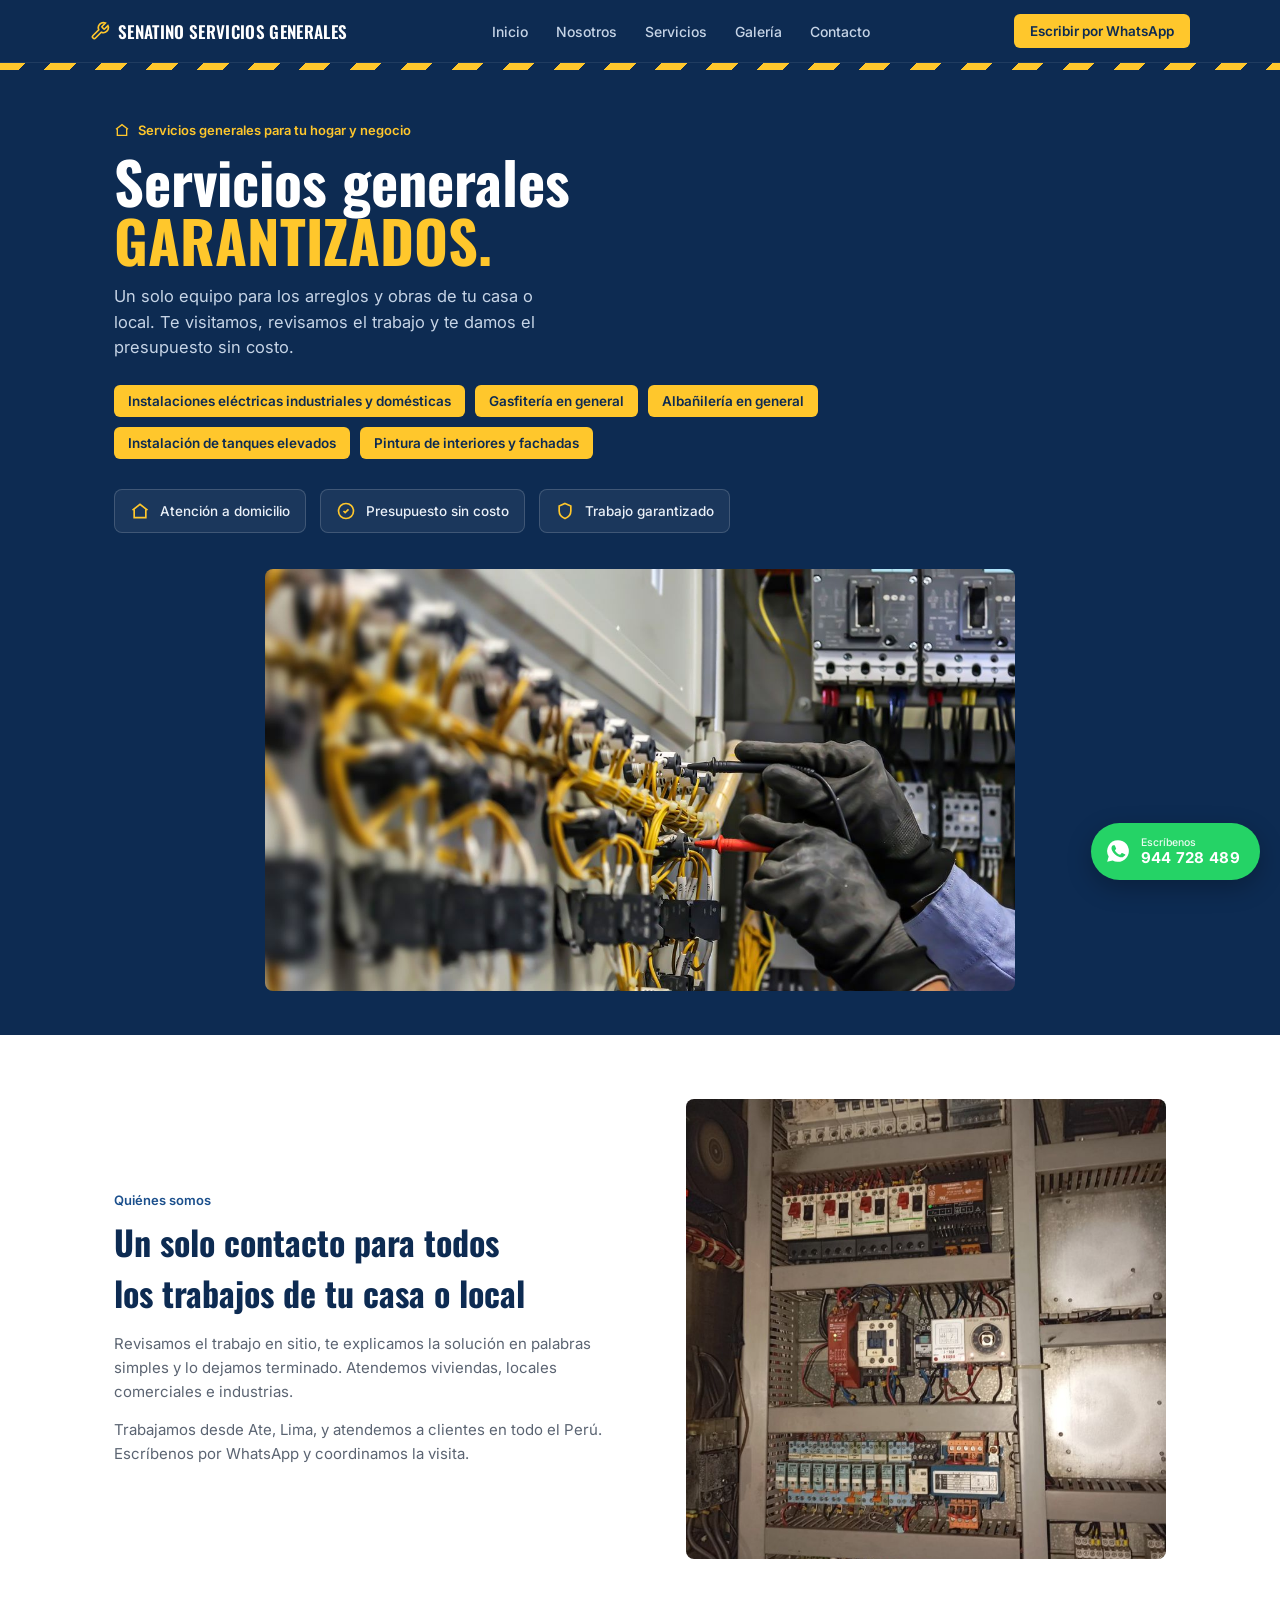
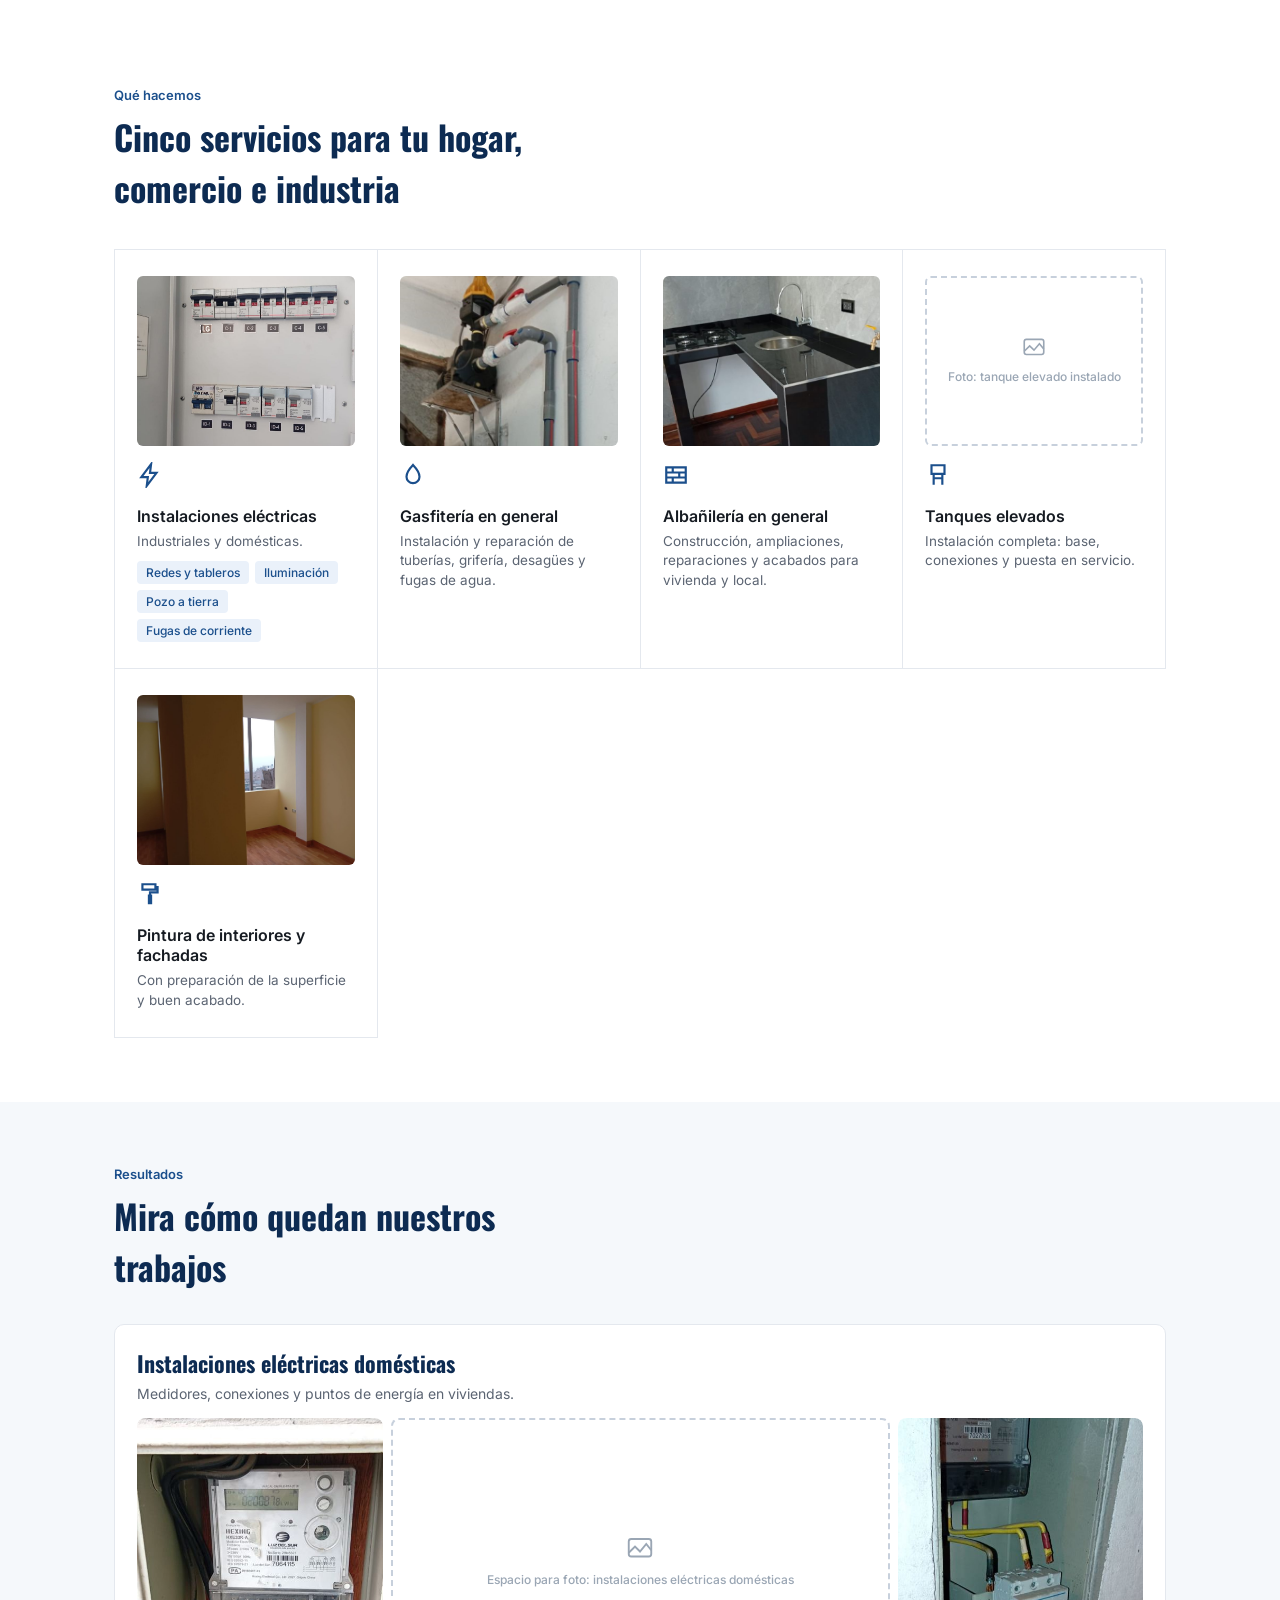
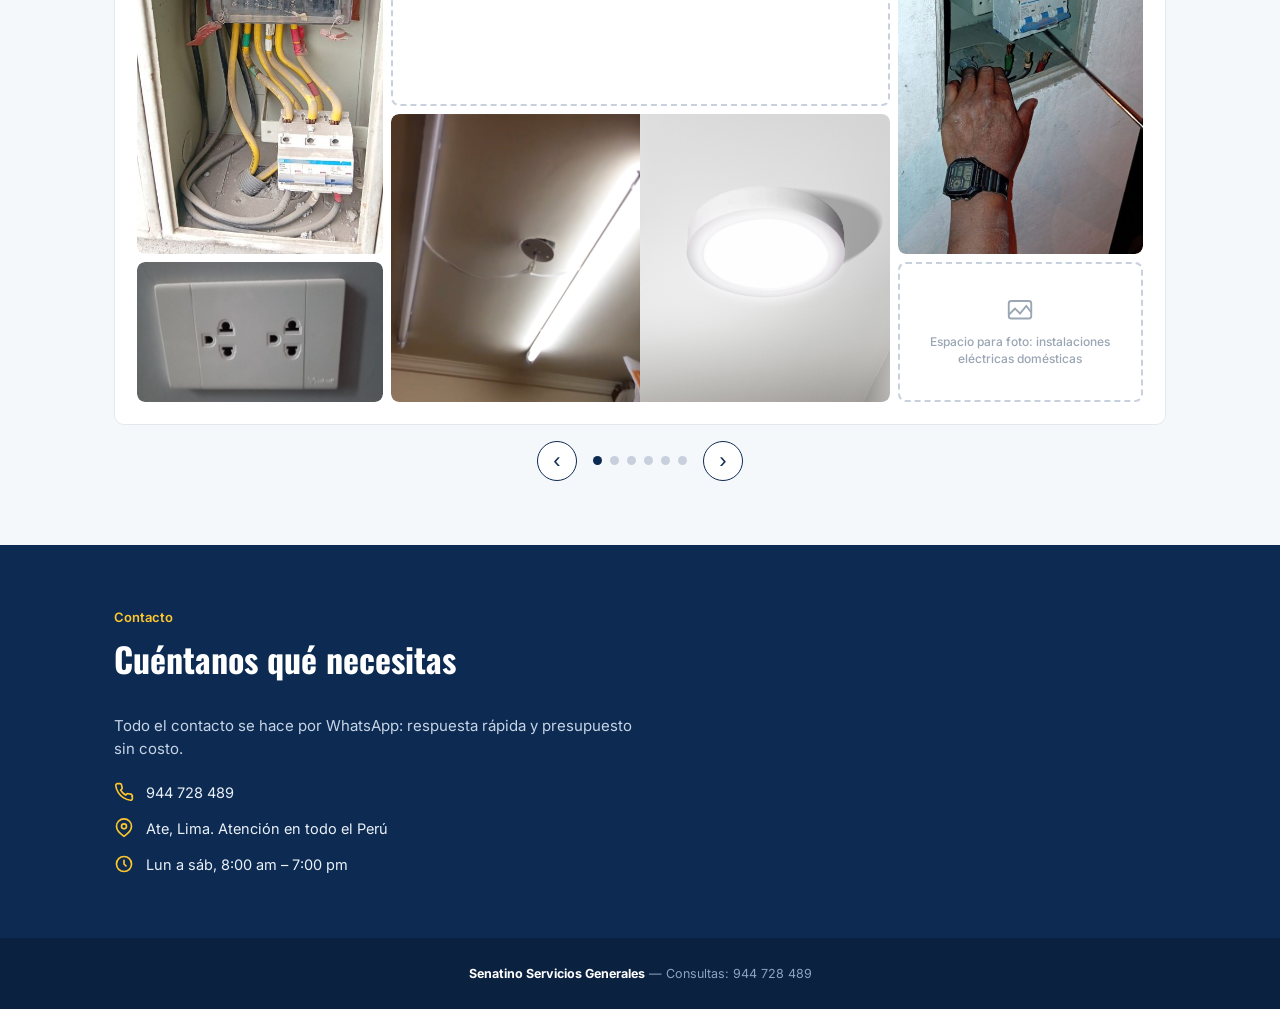
==== commit 0b82e252: "Add files via upload" ====
--- a/index.html
+++ b/index.html
@@ -39,7 +39,7 @@
       <svg width="16" height="16" viewBox="0 0 24 24" fill="none" stroke="currentColor" stroke-width="2"><path d="M3 11l9-7 9 7"/><path d="M5 10v10h14V10"/></svg>
       Servicios generales para tu hogar y negocio
     </div>
-    <h1>Trabajos bien hechos, <span>en todo el Perú.</span></h1>
+    <h1>Servicios generales<span> GARANTIZADOS.</span></h1>
     <p class="sub">Un solo equipo para los arreglos y obras de tu casa o local. Te visitamos, revisamos el trabajo y te damos el presupuesto sin costo.</p>
     <ul class="chips">
       <li><a href="#s-elec">Instalaciones eléctricas industriales y domésticas</a></li>
@@ -89,12 +89,64 @@
     <h2>Mira cómo quedan nuestros trabajos</h2>
     <div class="carousel">
       <div class="track" id="track">
-      <article class="slide"><h3>Instalaciones eléctricas domésticas</h3><p>Medidores, conexiones y puntos de energía en viviendas.</p><div class="mosaic"><figure class="mcell m-a"><img src="assets/img/elec-dom-1.jpg" alt="Medidor trifásico con conexiones ordenadas" loading="lazy"></figure><figure class="mcell m-c"><img src="assets/img/elec-dom-2.jpg" alt="Revisión de conexiones en caja de medidor" loading="lazy"></figure><figure class="mcell m-b"><img src="assets/img/elec-dom-3.jpg" alt="Tomacorrientes instalados" loading="lazy"></figure><div class="imgph mcell m-d"><svg viewBox="0 0 24 24" fill="none" stroke="currentColor" stroke-width="1.5"><rect x="3" y="4" width="18" height="14" rx="2"/><path d="M3 15l5-5 4 4 5-6 4 5"/></svg><span>Espacio para foto: instalaciones eléctricas domésticas</span></div><div class="imgph mcell m-e"><svg viewBox="0 0 24 24" fill="none" stroke="currentColor" stroke-width="1.5"><rect x="3" y="4" width="18" height="14" rx="2"/><path d="M3 15l5-5 4 4 5-6 4 5"/></svg><span>Espacio para foto: instalaciones eléctricas domésticas</span></div><div class="imgph mcell m-f"><svg viewBox="0 0 24 24" fill="none" stroke="currentColor" stroke-width="1.5"><rect x="3" y="4" width="18" height="14" rx="2"/><path d="M3 15l5-5 4 4 5-6 4 5"/></svg><span>Espacio para foto: instalaciones eléctricas domésticas</span></div></div></article>
-      <article class="slide"><h3>Mantenimiento de lavadora</h3><p>Limpieza profunda del tambor: del lodo acumulado a un acabado limpio.</p><div class="mosaic"><figure class="mcell m-a"><span class="tag before">Antes</span><img src="assets/img/lavadora-antes.jpg" alt="Tambor de lavadora sucio" loading="lazy"></figure><div class="imgph mcell m-c"><svg viewBox="0 0 24 24" fill="none" stroke="currentColor" stroke-width="1.5"><rect x="3" y="4" width="18" height="14" rx="2"/><path d="M3 15l5-5 4 4 5-6 4 5"/></svg><span>Espacio para foto: mantenimiento de lavadora</span></div><figure class="mcell m-b"><span class="tag after">Después</span><img src="assets/img/lavadora-despues.jpg" alt="Tambor de lavadora limpio" loading="lazy"></figure><div class="imgph mcell m-d"><svg viewBox="0 0 24 24" fill="none" stroke="currentColor" stroke-width="1.5"><rect x="3" y="4" width="18" height="14" rx="2"/><path d="M3 15l5-5 4 4 5-6 4 5"/></svg><span>Espacio para foto: mantenimiento de lavadora</span></div><div class="imgph mcell m-e"><svg viewBox="0 0 24 24" fill="none" stroke="currentColor" stroke-width="1.5"><rect x="3" y="4" width="18" height="14" rx="2"/><path d="M3 15l5-5 4 4 5-6 4 5"/></svg><span>Espacio para foto: mantenimiento de lavadora</span></div><div class="imgph mcell m-f"><svg viewBox="0 0 24 24" fill="none" stroke="currentColor" stroke-width="1.5"><rect x="3" y="4" width="18" height="14" rx="2"/><path d="M3 15l5-5 4 4 5-6 4 5"/></svg><span>Espacio para foto: mantenimiento de lavadora</span></div></div></article>
+      <article class="slide"><h3>Instalaciones eléctricas domésticas</h3>
+        <p>Medidores, conexiones y puntos de energía en viviendas.</p>
+        <div class="mosaic">
+          <figure class="mcell m-a"> <img src="assets/img/elec-dom-1.jpg" alt="Medidor trifásico con conexiones ordenadas" loading="lazy"></figure>
+        <figure class="mcell m-c">
+          <img src="assets/img/elec-dom-2.jpg" alt="Revisión de conexiones en caja de medidor" loading="lazy"></figure>
+        <!--<figure class="mcell m-b">
+          <img src="assets/img/elec-dom-3.jpg" alt="Tomacorrientes instalados" loading="lazy">
+        </figure>-->
+        <figure class="mcell m-e">
+          <img src="assets/img/elec-dom-3.jpg" alt="Tomacorrientes instalados" loading="lazy"></figure>
+        <figure class="mcell m-d">
+          <img src="assets/img/elec-dom-4.jpg" alt="Tomacorrientes instalados" loading="lazy"></figure>
+        <div class="imgph mcell m-b"><svg viewBox="0 0 24 24" fill="none" stroke="currentColor" stroke-width="1.5"><rect x="3" y="4" width="18" height="14" rx="2"/><path d="M3 15l5-5 4 4 5-6 4 5"/></svg><span>Espacio para foto: instalaciones eléctricas domésticas</span></div><div class="imgph mcell m-f"><svg viewBox="0 0 24 24" fill="none" stroke="currentColor" stroke-width="1.5"><rect x="3" y="4" width="18" height="14" rx="2"/><path d="M3 15l5-5 4 4 5-6 4 5"/></svg><span>Espacio para foto: instalaciones eléctricas domésticas</span></div></div></article>
+      
+      
+        <article class="slide"><h3>Mantenimiento de lavadora</h3><p>Limpieza profunda del tambor: del lodo acumulado a un acabado limpio.</p><div class="mosaic">
+          
+        <figure class="mcell m-a"><span class="tag before">Antes</span><img src="assets/img/lavadora-antes.jpg" alt="Tambor de lavadora sucio" loading="lazy"></figure>
+
+        <figure class="mcell m-c"><img src="assets/img/lava-3.jpg" alt="Lavadora proceso" loading="lazy"></figure>
+
+        <!--<div class="imgph mcell m-c"><svg viewBox="0 0 24 24" fill="none" stroke="currentColor" stroke-width="1.5"><rect x="3" y="4" width="18" height="14" rx="2"/><path d="M3 15l5-5 4 4 5-6 4 5"/></svg><span>Espacio para foto: mantenimiento de lavadora</span></div>-->
+        
+        <figure class="mcell m-b"><span class="tag after">Después</span><img src="assets/img/lavadora-despues.jpg" alt="Tambor de lavadora limpio" loading="lazy"></figure>
+        
+        
+        <figure class="mcell m-d"><img src="assets/img/lava-4.jpg" alt="Lavadora proceso" loading="lazy"></figure>
+
+        <figure class="mcell m-e"><img src="assets/img/lava-5.jpg" alt="Lavadora proceso" loading="lazy"></figure>
+
+        <figure class="mcell m-f"><img src="assets/img/lava-7.jpg" alt="Lavadora proceso" loading="lazy"></figure>
+
+
+        <!--<div class="imgph mcell m-d"><svg viewBox="0 0 24 24" fill="none" stroke="currentColor" stroke-width="1.5"><rect x="3" y="4" width="18" height="14" rx="2"/><path d="M3 15l5-5 4 4 5-6 4 5"/></svg><span>Espacio para foto: mantenimiento de lavadora</span></div><div class="imgph mcell m-e"><svg viewBox="0 0 24 24" fill="none" stroke="currentColor" stroke-width="1.5"><rect x="3" y="4" width="18" height="14" rx="2"/><path d="M3 15l5-5 4 4 5-6 4 5"/></svg><span>Espacio para foto: mantenimiento de lavadora</span></div><div class="imgph mcell m-f"><svg viewBox="0 0 24 24" fill="none" stroke="currentColor" stroke-width="1.5"><rect x="3" y="4" width="18" height="14" rx="2"/><path d="M3 15l5-5 4 4 5-6 4 5"/></svg><span>Espacio para foto: mantenimiento de lavadora</span></div></div>--></article>
       <article class="slide"><h3>Gasfitería</h3><p>Instalación de bomba, tuberías y baño completo.</p><div class="mosaic"><figure class="mcell m-a"><img src="assets/img/gas-1.jpg" alt="Bomba de agua con tuberías" loading="lazy"></figure><figure class="mcell m-c"><img src="assets/img/gas-2.jpg" alt="Baño con ducha y sanitario instalados" loading="lazy"></figure><div class="imgph mcell m-b"><svg viewBox="0 0 24 24" fill="none" stroke="currentColor" stroke-width="1.5"><rect x="3" y="4" width="18" height="14" rx="2"/><path d="M3 15l5-5 4 4 5-6 4 5"/></svg><span>Espacio para foto: gasfitería</span></div><div class="imgph mcell m-d"><svg viewBox="0 0 24 24" fill="none" stroke="currentColor" stroke-width="1.5"><rect x="3" y="4" width="18" height="14" rx="2"/><path d="M3 15l5-5 4 4 5-6 4 5"/></svg><span>Espacio para foto: gasfitería</span></div><div class="imgph mcell m-e"><svg viewBox="0 0 24 24" fill="none" stroke="currentColor" stroke-width="1.5"><rect x="3" y="4" width="18" height="14" rx="2"/><path d="M3 15l5-5 4 4 5-6 4 5"/></svg><span>Espacio para foto: gasfitería</span></div><div class="imgph mcell m-f"><svg viewBox="0 0 24 24" fill="none" stroke="currentColor" stroke-width="1.5"><rect x="3" y="4" width="18" height="14" rx="2"/><path d="M3 15l5-5 4 4 5-6 4 5"/></svg><span>Espacio para foto: gasfitería</span></div></div></article>
+
+
       <article class="slide"><h3>Albañilería</h3><p>Cocina con mesada, campana y escalera con pasamanos.</p><div class="mosaic"><figure class="mcell m-a"><img src="assets/img/alb-2.jpg" alt="Campana y cocina instaladas" loading="lazy"></figure><figure class="mcell m-c"><img src="assets/img/alb-3.jpg" alt="Escalera de concreto con pasamanos" loading="lazy"></figure><figure class="mcell m-b"><img src="assets/img/alb-1.jpg" alt="Mesada de cocina con lavatorio" loading="lazy"></figure><div class="imgph mcell m-d"><svg viewBox="0 0 24 24" fill="none" stroke="currentColor" stroke-width="1.5"><rect x="3" y="4" width="18" height="14" rx="2"/><path d="M3 15l5-5 4 4 5-6 4 5"/></svg><span>Espacio para foto: albañilería</span></div><div class="imgph mcell m-e"><svg viewBox="0 0 24 24" fill="none" stroke="currentColor" stroke-width="1.5"><rect x="3" y="4" width="18" height="14" rx="2"/><path d="M3 15l5-5 4 4 5-6 4 5"/></svg><span>Espacio para foto: albañilería</span></div><div class="imgph mcell m-f"><svg viewBox="0 0 24 24" fill="none" stroke="currentColor" stroke-width="1.5"><rect x="3" y="4" width="18" height="14" rx="2"/><path d="M3 15l5-5 4 4 5-6 4 5"/></svg><span>Espacio para foto: albañilería</span></div></div></article>
       <article class="slide"><h3>Pintura de interiores y fachadas</h3><p>Ambientes pintados con acabado uniforme.</p><div class="mosaic"><div class="imgph mcell m-a"><svg viewBox="0 0 24 24" fill="none" stroke="currentColor" stroke-width="1.5"><rect x="3" y="4" width="18" height="14" rx="2"/><path d="M3 15l5-5 4 4 5-6 4 5"/></svg><span>Espacio para foto: pintura de interiores y fachadas</span></div><div class="imgph mcell m-c"><svg viewBox="0 0 24 24" fill="none" stroke="currentColor" stroke-width="1.5"><rect x="3" y="4" width="18" height="14" rx="2"/><path d="M3 15l5-5 4 4 5-6 4 5"/></svg><span>Espacio para foto: pintura de interiores y fachadas</span></div><figure class="mcell m-b"><img src="assets/img/pintura-1.jpg" alt="Habitación pintada de amarillo claro" loading="lazy"></figure><figure class="mcell m-d"><img src="assets/img/pintura-2.jpg" alt="Pared interior pintada junto a ventana" loading="lazy"></figure><div class="imgph mcell m-e"><svg viewBox="0 0 24 24" fill="none" stroke="currentColor" stroke-width="1.5"><rect x="3" y="4" width="18" height="14" rx="2"/><path d="M3 15l5-5 4 4 5-6 4 5"/></svg><span>Espacio para foto: pintura de interiores y fachadas</span></div><div class="imgph mcell m-f"><svg viewBox="0 0 24 24" fill="none" stroke="currentColor" stroke-width="1.5"><rect x="3" y="4" width="18" height="14" rx="2"/><path d="M3 15l5-5 4 4 5-6 4 5"/></svg><span>Espacio para foto: pintura de interiores y fachadas</span></div></div></article>
-      <article class="slide"><h3>Tableros industriales</h3><p>Tableros de control y distribución eléctrica.</p><div class="mosaic"><figure class="mcell m-a"><img src="assets/img/elec-ind-2.jpg" alt="Tablero de distribución con interruptores rotulados" loading="lazy"></figure><div class="imgph mcell m-c"><svg viewBox="0 0 24 24" fill="none" stroke="currentColor" stroke-width="1.5"><rect x="3" y="4" width="18" height="14" rx="2"/><path d="M3 15l5-5 4 4 5-6 4 5"/></svg><span>Espacio para foto: tableros industriales</span></div><figure class="mcell m-b"><img src="assets/img/elec-ind-1.jpg" alt="Panel de control industrial con pulsadores" loading="lazy"></figure><div class="imgph mcell m-d"><svg viewBox="0 0 24 24" fill="none" stroke="currentColor" stroke-width="1.5"><rect x="3" y="4" width="18" height="14" rx="2"/><path d="M3 15l5-5 4 4 5-6 4 5"/></svg><span>Espacio para foto: tableros industriales</span></div><div class="imgph mcell m-e"><svg viewBox="0 0 24 24" fill="none" stroke="currentColor" stroke-width="1.5"><rect x="3" y="4" width="18" height="14" rx="2"/><path d="M3 15l5-5 4 4 5-6 4 5"/></svg><span>Espacio para foto: tableros industriales</span></div><div class="imgph mcell m-f"><svg viewBox="0 0 24 24" fill="none" stroke="currentColor" stroke-width="1.5"><rect x="3" y="4" width="18" height="14" rx="2"/><path d="M3 15l5-5 4 4 5-6 4 5"/></svg><span>Espacio para foto: tableros industriales</span></div></div></article>
+
+
+
+      <article class="slide"><h3>Tableros industriales</h3><p>Tableros de control y distribución eléctrica.</p><div class="mosaic">
+        
+      <figure class="mcell m-a"><img src="assets/img/elec-ind-2.jpg" alt="Tablero de distribución con interruptores rotulados" loading="lazy"></figure>
+      
+      <figure class="mcell m-c"><img src="assets/img/indus-3.jpeg" alt="Tablero de distribución con interruptores rotulados" loading="lazy"></figure>
+
+      <figure class="mcell m-b"><img src="assets/img/elec-ind-1.jpg" alt="Panel de control industrial con pulsadores" loading="lazy"></figure>
+      
+      <figure class="mcell m-d"><img src="assets/img/indus-4.jpeg" alt="Panel de control industrial con pulsadores" loading="lazy"></figure>
+      
+      <figure class="mcell m-d"><img src="assets/img/quienes.jpg" alt="Panel de control industrial con pulsadores" loading="lazy"></figure>
+      
+      <figure class="mcell m-f"><img src="assets/img/indus-5.jpg" alt="Panel de control industrial con pulsadores" loading="lazy"></figure>
+
+      </article>
       </div>
       <div class="car-ctrl"><button id="prev" aria-label="Anterior">&#8249;</button><div class="dots" id="dots"></div><button id="next" aria-label="Siguiente">&#8250;</button></div>
     </div>
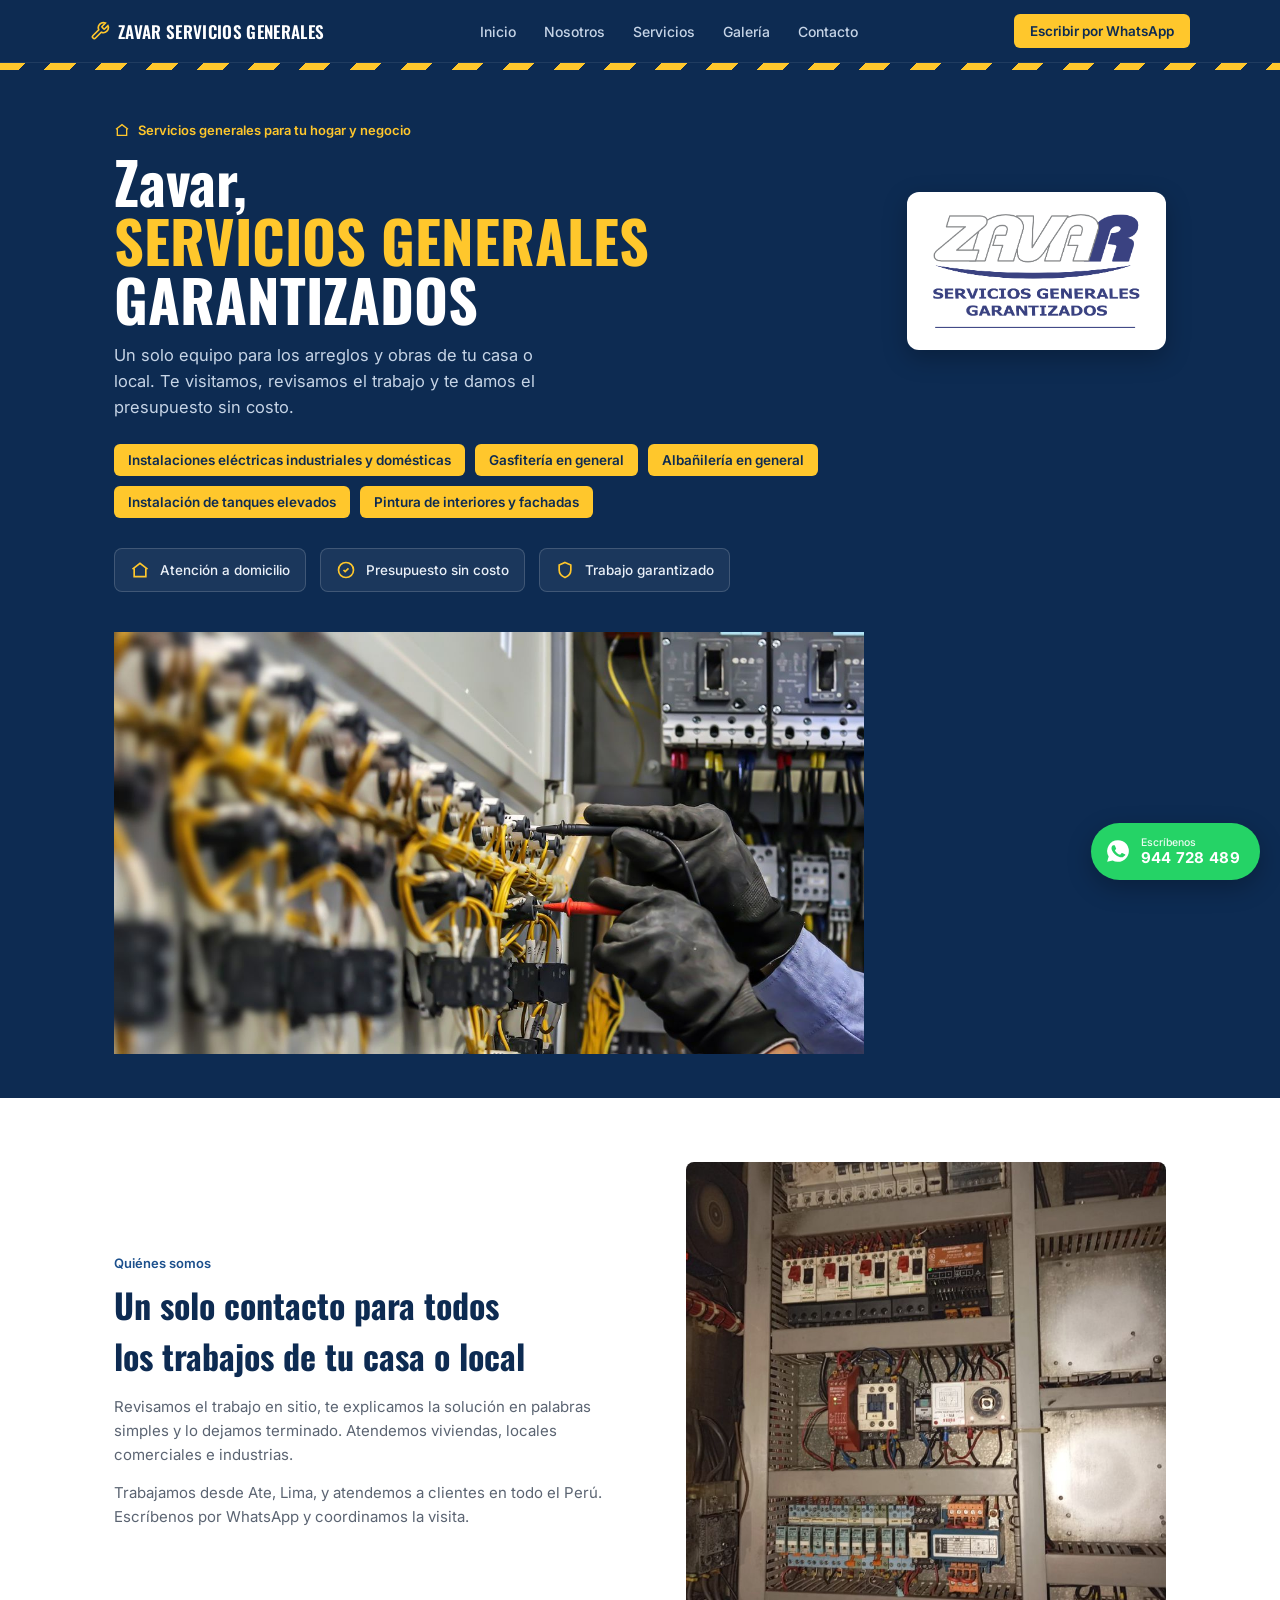
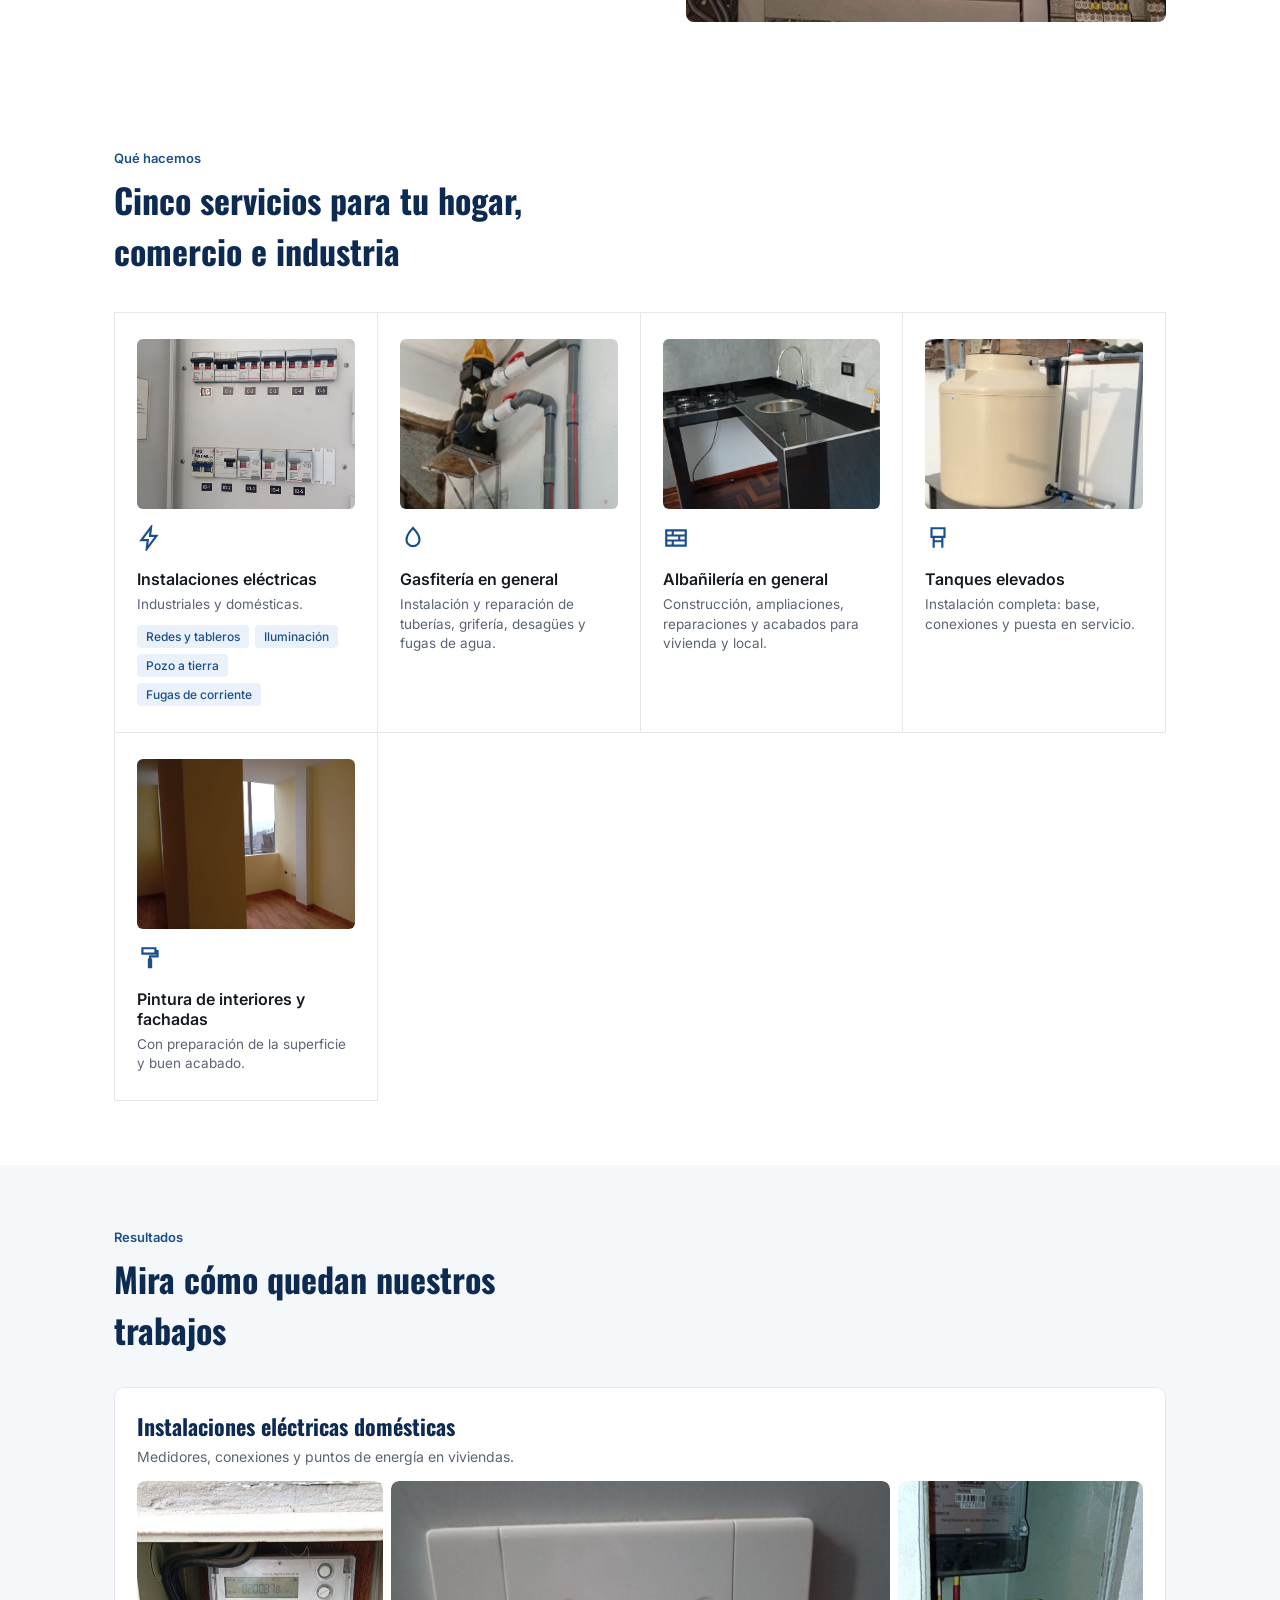
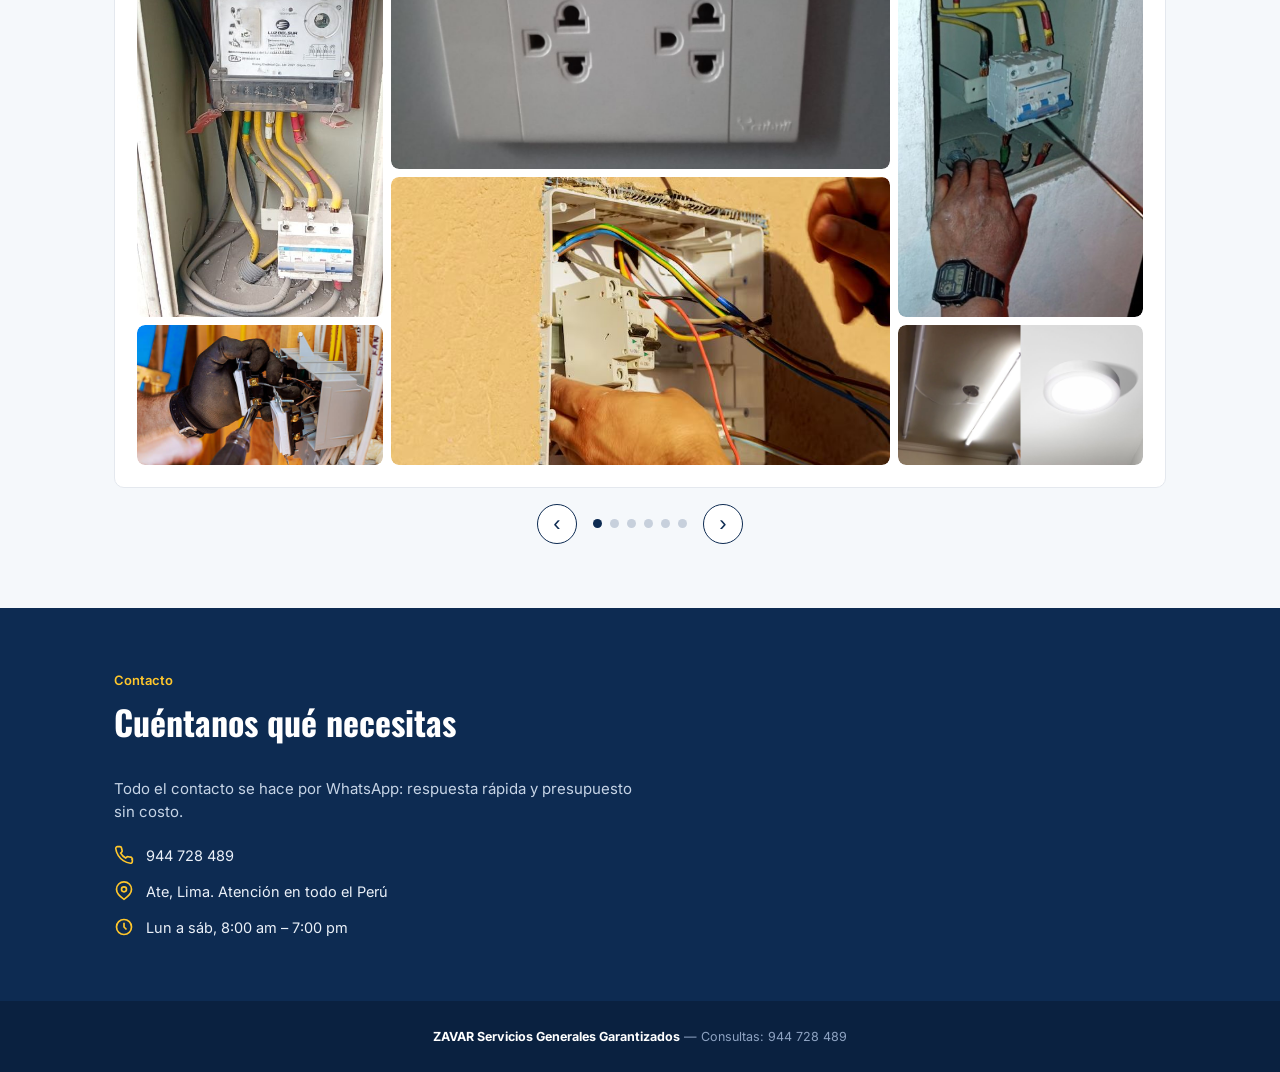
==== commit 7368e707: "Add files via upload" ====
--- a/index.html
+++ b/index.html
@@ -3,8 +3,20 @@
 <head>
 <meta charset="UTF-8">
 <meta name="viewport" content="width=device-width, initial-scale=1, viewport-fit=cover">
-<title>Senatino Servicios Generales | Electricidad, gasfitería, albañilería y pintura</title>
-<meta name="description" content="Instalaciones eléctricas, gasfitería, albañilería, tanques elevados y pintura de interiores y fachadas. Atención a domicilio desde Ate, Lima, para todo el Perú.">
+<title>ZAVAR Servicios Generales Garantizados | Electricidad, gasfitería, albañilería y pintura</title>
+<meta name="description" content="ZAVAR: servicios generales garantizados. Instalaciones eléctricas, gasfitería, albañilería, tanques elevados y pintura de interiores y fachadas. Atención a domicilio desde Ate, Lima, para todo el Perú.">
+<meta name="theme-color" content="#0D2B52">
+<link rel="canonical" href="https://senatinomultiservicios.com/">
+<meta property="og:type" content="website">
+<meta property="og:locale" content="es_PE">
+<meta property="og:title" content="ZAVAR Servicios Generales Garantizados">
+<meta property="og:description" content="Electricidad, gasfitería, albañilería, tanques elevados y pintura. Presupuesto sin costo y atención a domicilio.">
+<meta property="og:url" content="https://senatinomultiservicios.com/">
+<meta property="og:image" content="https://senatinomultiservicios.com/assets/img/og.jpg">
+<meta name="twitter:card" content="summary_large_image">
+<link rel="icon" href="favicon.ico" sizes="32x32">
+<link rel="icon" type="image/png" href="assets/img/favicon-48.png" sizes="48x48">
+<link rel="apple-touch-icon" href="assets/img/apple-touch-icon.png">
 <link rel="preconnect" href="https://fonts.googleapis.com">
 <link rel="preconnect" href="https://fonts.gstatic.com" crossorigin>
 <link href="https://fonts.googleapis.com/css2?family=Oswald:wght@500;600;700&family=Inter:wght@400;500;600&display=swap" rel="stylesheet">
@@ -16,7 +28,7 @@
   <div class="wrap navbar">
     <div class="brand">
       <svg viewBox="0 0 24 24" fill="none" stroke="currentColor" stroke-width="2"><path d="M14.7 6.3a1 1 0 0 0 0 1.4l1.6 1.6a1 1 0 0 0 1.4 0l3.77-3.77a6 6 0 0 1-7.94 7.94l-6.91 6.91a2.12 2.12 0 0 1-3-3l6.91-6.91a6 6 0 0 1 7.94-7.94l-3.76 3.76z"/></svg>
-      SENATINO SERVICIOS GENERALES
+      ZAVAR SERVICIOS GENERALES
     </div>
     <ul class="navlinks" id="navlinks">
       <li><a href="#inicio">Inicio</a></li>
@@ -25,7 +37,7 @@
       <li><a href="#galeria">Galería</a></li>
       <li><a href="#contacto">Contacto</a></li>
     </ul>
-    <a class="navcta" href="https://wa.me/51944728489" target="_blank" rel="noopener">Escribir por WhatsApp</a>
+    <a class="navcta" href="https://wa.me/51944728489?text=Hola%2C%20%2AZAVAR%20Servicios%20Generales%20Garantizados%2A.%20Estoy%20interesado%28a%29%20en%20sus%20servicios%20generales.%20Quisiera%20recibir%20informaci%C3%B3n%20y%20una%20cotizaci%C3%B3n%20para%20mi%20proyecto." target="_blank" rel="noopener">Escribir por WhatsApp</a>
     <button class="burger" id="burgerBtn" aria-label="Abrir menú">
       <svg viewBox="0 0 24 24" fill="none" stroke="currentColor" stroke-width="2"><path d="M3 6h18M3 12h18M3 18h18"/></svg>
     </button>
@@ -35,12 +47,17 @@
 
 <header class="hero" id="inicio">
   <div class="wrap">
-    <div class="eyebrow-light">
-      <svg width="16" height="16" viewBox="0 0 24 24" fill="none" stroke="currentColor" stroke-width="2"><path d="M3 11l9-7 9 7"/><path d="M5 10v10h14V10"/></svg>
-      Servicios generales para tu hogar y negocio
+    <div class="hero-top">
+      <div class="hero-text">
+      <div class="eyebrow-light">
+        <svg width="16" height="16" viewBox="0 0 24 24" fill="none" stroke="currentColor" stroke-width="2"><path d="M3 11l9-7 9 7"/><path d="M5 10v10h14V10"/></svg>
+        Servicios generales para tu hogar y negocio
+      </div>
+      <h1>Zavar,<br><span> SERVICIOS GENERALES</span> GARANTIZADOS</h1>
+      <p class="sub">Un solo equipo para los arreglos y obras de tu casa o local. Te visitamos, revisamos el trabajo y te damos el presupuesto sin costo.</p>
+      </div>
+      <div class="hero-logo"><img src="assets/img/logo-zavar.png" alt="Logo ZAVAR Servicios Generales Garantizados"></div>
     </div>
-    <h1>Servicios generales<span> GARANTIZADOS.</span></h1>
-    <p class="sub">Un solo equipo para los arreglos y obras de tu casa o local. Te visitamos, revisamos el trabajo y te damos el presupuesto sin costo.</p>
     <ul class="chips">
       <li><a href="#s-elec">Instalaciones eléctricas industriales y domésticas</a></li>
       <li><a href="#s-gas">Gasfitería en general</a></li>
@@ -53,7 +70,8 @@
       <div class="seal"><svg viewBox="0 0 24 24" fill="none" stroke="currentColor" stroke-width="2"><circle cx="12" cy="12" r="9"/><path d="M9 12l2 2 4-4"/></svg><span>Presupuesto sin costo</span></div>
       <div class="seal"><svg viewBox="0 0 24 24" fill="none" stroke="currentColor" stroke-width="2"><path d="M12 3l7 3v6c0 4.5-3 7.5-7 9-4-1.5-7-4.5-7-9V6l7-3z"/></svg><span>Trabajo garantizado</span></div>
     </div>
-    <img class="hero-photo" src="assets/img/hero.jpg" alt="Técnico con casco y guantes revisando un tablero eléctrico">
+    <br><br>
+    <img class="hero-photo" src="assets/img/hero.jpg" alt="Técnico con guantes revisando conexiones en un tablero eléctrico">
   </div>
 </header>
 
@@ -77,8 +95,14 @@
       <div class="svc" id="s-elec"><img class="svc-img" src="assets/img/elec-ind-2.jpg" alt="Tablero eléctrico industrial ordenado y rotulado" loading="lazy"><svg viewBox="0 0 24 24" fill="none" stroke="currentColor" stroke-width="2"><path d="M13 2 4 14h6l-1 8 9-12h-6l1-8z"/></svg><h3>Instalaciones eléctricas</h3><p>Industriales y domésticas.</p><ul><li>Redes y tableros</li><li>Iluminación</li><li>Pozo a tierra</li><li>Fugas de corriente</li></ul></div>
       <div class="svc" id="s-gas"><img class="svc-img" src="assets/img/gas-1.jpg" alt="Bomba de agua con tuberías instaladas" loading="lazy"><svg viewBox="0 0 24 24" fill="none" stroke="currentColor" stroke-width="2"><path d="M12 2.7s6 6.3 6 10.8a6 6 0 0 1-12 0c0-4.5 6-10.8 6-10.8z"/></svg><h3>Gasfitería en general</h3><p>Instalación y reparación de tuberías, grifería, desagües y fugas de agua.</p></div>
       <div class="svc" id="s-alb"><img class="svc-img" src="assets/img/alb-1.jpg" alt="Cocina con mesada y acabados terminados" loading="lazy"><svg viewBox="0 0 24 24" fill="none" stroke="currentColor" stroke-width="2"><path d="M3 5h18v14H3zM3 9.7h18M3 14.3h18M9 5v4.7M15 9.7v4.6M9 14.3V19"/></svg><h3>Albañilería en general</h3><p>Construcción, ampliaciones, reparaciones y acabados para vivienda y local.</p></div>
-      <div class="svc" id="s-tanque"><div class="imgph svc-img"><svg viewBox="0 0 24 24" fill="none" stroke="currentColor" stroke-width="1.5"><rect x="3" y="4" width="18" height="14" rx="2"/><path d="M3 15l5-5 4 4 5-6 4 5"/></svg><span>Foto: tanque elevado instalado</span></div><svg viewBox="0 0 24 24" fill="none" stroke="currentColor" stroke-width="2"><path d="M6 3h12v8H6zM8 11v10M16 11v10M8 15h8"/></svg><h3>Tanques elevados</h3><p>Instalación completa: base, conexiones y puesta en servicio.</p></div>
-      <div class="svc" id="s-pint"><img class="svc-img" src="assets/img/pintura-1.jpg" alt="Ambiente pintado con acabado uniforme" loading="lazy"><svg viewBox="0 0 24 24" fill="none" stroke="currentColor" stroke-width="2"><path d="M5 3h12v5H5zM17 5.5h2v5h-7v3M11 13.5h2v7h-2z"/></svg><h3>Pintura de interiores y fachadas</h3><p>Con preparación de la superficie y buen acabado.</p></div>
+
+
+
+      <div class="svc" id="s-tanque"><img class="svc-img" src="assets/img/tanques.jpg" alt="Instalación de tanque elevado" loading="lazy"><svg viewBox="0 0 24 24" fill="none" stroke="currentColor" stroke-width="2">
+      <path d="M6 3h12v8H6zM8 11v10M16 11v10M8 15h8"/></svg><h3>Tanques elevados</h3><p>Instalación completa: base, conexiones y puesta en servicio.</p></div>
+      
+      <div class="svc" id="s-pint"><img class="svc-img" src="assets/img/pintura-1.jpg" alt="Ambiente pintado con acabado uniforme" loading="lazy"><svg viewBox="0 0 24 24" fill="none" stroke="currentColor" stroke-width="2">
+      <path d="M5 3h12v5H5zM17 5.5h2v5h-7v3M11 13.5h2v7h-2z"/></svg><h3>Pintura de interiores y fachadas</h3><p>Con preparación de la superficie y buen acabado.</p></div>
     </div>
   </div>
 </section>
@@ -89,64 +113,12 @@
     <h2>Mira cómo quedan nuestros trabajos</h2>
     <div class="carousel">
       <div class="track" id="track">
-      <article class="slide"><h3>Instalaciones eléctricas domésticas</h3>
-        <p>Medidores, conexiones y puntos de energía en viviendas.</p>
-        <div class="mosaic">
-          <figure class="mcell m-a"> <img src="assets/img/elec-dom-1.jpg" alt="Medidor trifásico con conexiones ordenadas" loading="lazy"></figure>
-        <figure class="mcell m-c">
-          <img src="assets/img/elec-dom-2.jpg" alt="Revisión de conexiones en caja de medidor" loading="lazy"></figure>
-        <!--<figure class="mcell m-b">
-          <img src="assets/img/elec-dom-3.jpg" alt="Tomacorrientes instalados" loading="lazy">
-        </figure>-->
-        <figure class="mcell m-e">
-          <img src="assets/img/elec-dom-3.jpg" alt="Tomacorrientes instalados" loading="lazy"></figure>
-        <figure class="mcell m-d">
-          <img src="assets/img/elec-dom-4.jpg" alt="Tomacorrientes instalados" loading="lazy"></figure>
-        <div class="imgph mcell m-b"><svg viewBox="0 0 24 24" fill="none" stroke="currentColor" stroke-width="1.5"><rect x="3" y="4" width="18" height="14" rx="2"/><path d="M3 15l5-5 4 4 5-6 4 5"/></svg><span>Espacio para foto: instalaciones eléctricas domésticas</span></div><div class="imgph mcell m-f"><svg viewBox="0 0 24 24" fill="none" stroke="currentColor" stroke-width="1.5"><rect x="3" y="4" width="18" height="14" rx="2"/><path d="M3 15l5-5 4 4 5-6 4 5"/></svg><span>Espacio para foto: instalaciones eléctricas domésticas</span></div></div></article>
-      
-      
-        <article class="slide"><h3>Mantenimiento de lavadora</h3><p>Limpieza profunda del tambor: del lodo acumulado a un acabado limpio.</p><div class="mosaic">
-          
-        <figure class="mcell m-a"><span class="tag before">Antes</span><img src="assets/img/lavadora-antes.jpg" alt="Tambor de lavadora sucio" loading="lazy"></figure>
-
-        <figure class="mcell m-c"><img src="assets/img/lava-3.jpg" alt="Lavadora proceso" loading="lazy"></figure>
-
-        <!--<div class="imgph mcell m-c"><svg viewBox="0 0 24 24" fill="none" stroke="currentColor" stroke-width="1.5"><rect x="3" y="4" width="18" height="14" rx="2"/><path d="M3 15l5-5 4 4 5-6 4 5"/></svg><span>Espacio para foto: mantenimiento de lavadora</span></div>-->
-        
-        <figure class="mcell m-b"><span class="tag after">Después</span><img src="assets/img/lavadora-despues.jpg" alt="Tambor de lavadora limpio" loading="lazy"></figure>
-        
-        
-        <figure class="mcell m-d"><img src="assets/img/lava-4.jpg" alt="Lavadora proceso" loading="lazy"></figure>
-
-        <figure class="mcell m-e"><img src="assets/img/lava-5.jpg" alt="Lavadora proceso" loading="lazy"></figure>
-
-        <figure class="mcell m-f"><img src="assets/img/lava-7.jpg" alt="Lavadora proceso" loading="lazy"></figure>
-
-
-        <!--<div class="imgph mcell m-d"><svg viewBox="0 0 24 24" fill="none" stroke="currentColor" stroke-width="1.5"><rect x="3" y="4" width="18" height="14" rx="2"/><path d="M3 15l5-5 4 4 5-6 4 5"/></svg><span>Espacio para foto: mantenimiento de lavadora</span></div><div class="imgph mcell m-e"><svg viewBox="0 0 24 24" fill="none" stroke="currentColor" stroke-width="1.5"><rect x="3" y="4" width="18" height="14" rx="2"/><path d="M3 15l5-5 4 4 5-6 4 5"/></svg><span>Espacio para foto: mantenimiento de lavadora</span></div><div class="imgph mcell m-f"><svg viewBox="0 0 24 24" fill="none" stroke="currentColor" stroke-width="1.5"><rect x="3" y="4" width="18" height="14" rx="2"/><path d="M3 15l5-5 4 4 5-6 4 5"/></svg><span>Espacio para foto: mantenimiento de lavadora</span></div></div>--></article>
-      <article class="slide"><h3>Gasfitería</h3><p>Instalación de bomba, tuberías y baño completo.</p><div class="mosaic"><figure class="mcell m-a"><img src="assets/img/gas-1.jpg" alt="Bomba de agua con tuberías" loading="lazy"></figure><figure class="mcell m-c"><img src="assets/img/gas-2.jpg" alt="Baño con ducha y sanitario instalados" loading="lazy"></figure><div class="imgph mcell m-b"><svg viewBox="0 0 24 24" fill="none" stroke="currentColor" stroke-width="1.5"><rect x="3" y="4" width="18" height="14" rx="2"/><path d="M3 15l5-5 4 4 5-6 4 5"/></svg><span>Espacio para foto: gasfitería</span></div><div class="imgph mcell m-d"><svg viewBox="0 0 24 24" fill="none" stroke="currentColor" stroke-width="1.5"><rect x="3" y="4" width="18" height="14" rx="2"/><path d="M3 15l5-5 4 4 5-6 4 5"/></svg><span>Espacio para foto: gasfitería</span></div><div class="imgph mcell m-e"><svg viewBox="0 0 24 24" fill="none" stroke="currentColor" stroke-width="1.5"><rect x="3" y="4" width="18" height="14" rx="2"/><path d="M3 15l5-5 4 4 5-6 4 5"/></svg><span>Espacio para foto: gasfitería</span></div><div class="imgph mcell m-f"><svg viewBox="0 0 24 24" fill="none" stroke="currentColor" stroke-width="1.5"><rect x="3" y="4" width="18" height="14" rx="2"/><path d="M3 15l5-5 4 4 5-6 4 5"/></svg><span>Espacio para foto: gasfitería</span></div></div></article>
-
-
-      <article class="slide"><h3>Albañilería</h3><p>Cocina con mesada, campana y escalera con pasamanos.</p><div class="mosaic"><figure class="mcell m-a"><img src="assets/img/alb-2.jpg" alt="Campana y cocina instaladas" loading="lazy"></figure><figure class="mcell m-c"><img src="assets/img/alb-3.jpg" alt="Escalera de concreto con pasamanos" loading="lazy"></figure><figure class="mcell m-b"><img src="assets/img/alb-1.jpg" alt="Mesada de cocina con lavatorio" loading="lazy"></figure><div class="imgph mcell m-d"><svg viewBox="0 0 24 24" fill="none" stroke="currentColor" stroke-width="1.5"><rect x="3" y="4" width="18" height="14" rx="2"/><path d="M3 15l5-5 4 4 5-6 4 5"/></svg><span>Espacio para foto: albañilería</span></div><div class="imgph mcell m-e"><svg viewBox="0 0 24 24" fill="none" stroke="currentColor" stroke-width="1.5"><rect x="3" y="4" width="18" height="14" rx="2"/><path d="M3 15l5-5 4 4 5-6 4 5"/></svg><span>Espacio para foto: albañilería</span></div><div class="imgph mcell m-f"><svg viewBox="0 0 24 24" fill="none" stroke="currentColor" stroke-width="1.5"><rect x="3" y="4" width="18" height="14" rx="2"/><path d="M3 15l5-5 4 4 5-6 4 5"/></svg><span>Espacio para foto: albañilería</span></div></div></article>
-      <article class="slide"><h3>Pintura de interiores y fachadas</h3><p>Ambientes pintados con acabado uniforme.</p><div class="mosaic"><div class="imgph mcell m-a"><svg viewBox="0 0 24 24" fill="none" stroke="currentColor" stroke-width="1.5"><rect x="3" y="4" width="18" height="14" rx="2"/><path d="M3 15l5-5 4 4 5-6 4 5"/></svg><span>Espacio para foto: pintura de interiores y fachadas</span></div><div class="imgph mcell m-c"><svg viewBox="0 0 24 24" fill="none" stroke="currentColor" stroke-width="1.5"><rect x="3" y="4" width="18" height="14" rx="2"/><path d="M3 15l5-5 4 4 5-6 4 5"/></svg><span>Espacio para foto: pintura de interiores y fachadas</span></div><figure class="mcell m-b"><img src="assets/img/pintura-1.jpg" alt="Habitación pintada de amarillo claro" loading="lazy"></figure><figure class="mcell m-d"><img src="assets/img/pintura-2.jpg" alt="Pared interior pintada junto a ventana" loading="lazy"></figure><div class="imgph mcell m-e"><svg viewBox="0 0 24 24" fill="none" stroke="currentColor" stroke-width="1.5"><rect x="3" y="4" width="18" height="14" rx="2"/><path d="M3 15l5-5 4 4 5-6 4 5"/></svg><span>Espacio para foto: pintura de interiores y fachadas</span></div><div class="imgph mcell m-f"><svg viewBox="0 0 24 24" fill="none" stroke="currentColor" stroke-width="1.5"><rect x="3" y="4" width="18" height="14" rx="2"/><path d="M3 15l5-5 4 4 5-6 4 5"/></svg><span>Espacio para foto: pintura de interiores y fachadas</span></div></div></article>
-
-
-
-      <article class="slide"><h3>Tableros industriales</h3><p>Tableros de control y distribución eléctrica.</p><div class="mosaic">
-        
-      <figure class="mcell m-a"><img src="assets/img/elec-ind-2.jpg" alt="Tablero de distribución con interruptores rotulados" loading="lazy"></figure>
-      
-      <figure class="mcell m-c"><img src="assets/img/indus-3.jpeg" alt="Tablero de distribución con interruptores rotulados" loading="lazy"></figure>
-
-      <figure class="mcell m-b"><img src="assets/img/elec-ind-1.jpg" alt="Panel de control industrial con pulsadores" loading="lazy"></figure>
-      
-      <figure class="mcell m-d"><img src="assets/img/indus-4.jpeg" alt="Panel de control industrial con pulsadores" loading="lazy"></figure>
-      
-      <figure class="mcell m-d"><img src="assets/img/quienes.jpg" alt="Panel de control industrial con pulsadores" loading="lazy"></figure>
-      
-      <figure class="mcell m-f"><img src="assets/img/indus-5.jpg" alt="Panel de control industrial con pulsadores" loading="lazy"></figure>
-
-      </article>
+      <article class="slide"><h3>Instalaciones eléctricas domésticas</h3><p>Medidores, conexiones y puntos de energía en viviendas.</p><div class="mosaic "><figure class="mcell m-a"><img src="assets/img/elec-dom-1.jpg" alt="Medidor eléctrico trifásico con conexiones ordenadas" loading="lazy"></figure><figure class="mcell m-c"><img src="assets/img/elec-dom-2.jpg" alt="Conexiones de cables en caja de medidor" loading="lazy"></figure><figure class="mcell m-b"><img src="assets/img/elec-dom-3.jpg" alt="Tomacorrientes dobles instalados en pared" loading="lazy"></figure><figure class="mcell m-d"><img src="assets/img/ele-6.jpg" alt="Electricista conectando cables en una caja de pared" loading="lazy"></figure><figure class="mcell m-e"><img src="assets/img/ele-5.jpg" alt="Electricista con guantes instalando interruptores" loading="lazy"></figure><figure class="mcell m-f"><img src="assets/img/elec-dom-4.jpg" alt="Luminarias LED instaladas en techo" loading="lazy"></figure></div></article>
+      <article class="slide"><h3>Mantenimiento de lavadora</h3><p>Limpieza profunda del tambor: del lodo acumulado a un acabado limpio.</p><div class="mosaic v33"><figure class="mcell m-a"><span class="tag before">Antes</span><img src="assets/img/lavadora-antes.jpg" alt="Tambor de lavadora sucio antes del mantenimiento" loading="lazy"></figure><figure class="mcell m-b"><img src="assets/img/lava-3.jpg" alt="Revisión de la tarjeta electrónica de una lavadora" loading="lazy"></figure><figure class="mcell m-c"><img src="assets/img/lava-4.jpg" alt="Tambor de lavadora desarmado" loading="lazy"></figure><figure class="mcell m-d"><span class="tag after">Después</span><img src="assets/img/lavadora-despues.jpg" alt="Tambor de lavadora limpio después del mantenimiento" loading="lazy"></figure><figure class="mcell m-e"><img src="assets/img/lava-5.jpg" alt="Mecanismo interno de lavadora en mantenimiento" loading="lazy"></figure><figure class="mcell m-f"><img src="assets/img/lava-7.jpg" alt="Motor y piezas de lavadora en revisión" loading="lazy"></figure></div></article>
+      <article class="slide"><h3>Gasfitería</h3><p>Instalación de bomba, tuberías y baño completo.</p><div class="mosaic v33"><figure class="mcell m-a"><img src="assets/img/gas-1.jpg" alt="Bomba de agua con tuberías y válvulas instaladas" loading="lazy"></figure><figure class="mcell m-b"><img src="assets/img/gas-2.jpg" alt="Baño con ducha y sanitario instalados" loading="lazy"></figure><figure class="mcell m-c"><img src="assets/img/gasfu-5.jpg" alt="Tubería con manómetro conectada a un tanque" loading="lazy"></figure><figure class="mcell m-d"><img src="assets/img/gasfu-3.jpg" alt="Gasfitero ajustando el sifón de un lavatorio" loading="lazy"></figure><figure class="mcell m-e"><img src="assets/img/gasfu-1.jpg" alt="Bomba de agua y tanque instalados" loading="lazy"></figure><figure class="mcell m-f"><img src="assets/img/gasfu-2.jpg" alt="Gasfitero instalando un sanitario" loading="lazy"></figure></div></article>
+      <article class="slide"><h3>Albañilería</h3><p>Cocina con mesada, campana y escalera con pasamanos.</p><div class="mosaic v42"><figure class="mcell m-a"><img src="assets/img/alb-2.jpg" alt="Campana extractora y cocina instaladas" loading="lazy"></figure><figure class="mcell m-b"><img src="assets/img/alb-3.jpg" alt="Escalera de concreto con pasamanos" loading="lazy"></figure><figure class="mcell m-c"><img src="assets/img/esaclera.jpg" alt="Escalera en construcción con acabado de cemento" loading="lazy"></figure><figure class="mcell m-d"><img src="assets/img/loza.jpg" alt="Ambiente con piso de loza colocado" loading="lazy"></figure><figure class="mcell m-e"><img src="assets/img/alb-1.jpg" alt="Mesada de cocina con lavatorio y cocina empotrada" loading="lazy"></figure><figure class="mcell m-f"><img src="assets/img/esc.jpg" alt="Mesada de concreto y madera con lavatorio" loading="lazy"></figure></div></article>
+      <article class="slide"><h3>Pintura de interiores y fachadas</h3><p>Ambientes pintados con acabado uniforme.</p><div class="mosaic "><figure class="mcell m-a"><img src="assets/img/pintura.jpg" alt="Pintor aplicando pintura en una pared desde una escalera" loading="lazy"></figure><figure class="mcell m-c"><img src="assets/img/fachada2.jpg" alt="Pintor aplicando pintura en la esquina de una fachada" loading="lazy"></figure><figure class="mcell m-b"><img src="assets/img/pintura-1.jpg" alt="Habitación pintada de amarillo claro" loading="lazy"></figure><figure class="mcell m-d"><img src="assets/img/pintura-2.jpg" alt="Pared interior pintada junto a ventana" loading="lazy"></figure><figure class="mcell m-e"><img src="assets/img/pintura-3.jpg" alt="Pintores aplicando pintura blanca en un ambiente interior" loading="lazy"></figure><figure class="mcell m-f"><img src="assets/img/fachada.jpg" alt="Fachada con muro recién pintado" loading="lazy"></figure></div></article>
+      <article class="slide"><h3>Tableros industriales</h3><p>Tableros de control y distribución eléctrica.</p><div class="mosaic v33"><figure class="mcell m-a"><img src="assets/img/elec-ind-2.jpg" alt="Tablero de distribución con interruptores rotulados" loading="lazy"></figure><figure class="mcell m-b"><img src="assets/img/indus-3.jpg" alt="Tablero eléctrico industrial abierto" loading="lazy"></figure><figure class="mcell m-c"><img src="assets/img/quienes.jpg" alt="Tablero eléctrico de control con cableado ordenado" loading="lazy"></figure><figure class="mcell m-d"><img src="assets/img/elec-ind-1.jpg" alt="Panel de control industrial con pulsadores" loading="lazy"></figure><figure class="mcell m-e"><img src="assets/img/indus-4.jpg" alt="Tablero con interruptores y contactores rotulados" loading="lazy"></figure><figure class="mcell m-f"><img src="assets/img/indus-5.jpg" alt="Técnico revisando contactores en un tablero industrial" loading="lazy"></figure></div></article>
       </div>
       <div class="car-ctrl"><button id="prev" aria-label="Anterior">&#8249;</button><div class="dots" id="dots"></div><button id="next" aria-label="Siguiente">&#8250;</button></div>
     </div>
@@ -172,11 +144,11 @@
 
 <footer>
   <div class="wrap">
-    <p><strong style="color:#fff;">Senatino Servicios Generales</strong> — Consultas: 944 728 489</p>
+    <p><strong style="color:#fff;">ZAVAR Servicios Generales Garantizados</strong> — Consultas: 944 728 489</p>
   </div>
 </footer>
 
-<a class="fab" href="https://wa.me/51944728489?text=Hola%2C%20quiero%20un%20presupuesto" target="_blank" rel="noopener">
+<a class="fab" href="https://wa.me/51944728489?text=Hola%2C%20%2AZAVAR%20Servicios%20Generales%20Garantizados%2A.%20Estoy%20interesado%28a%29%20en%20sus%20servicios%20generales.%20Quisiera%20recibir%20informaci%C3%B3n%20y%20una%20cotizaci%C3%B3n%20para%20mi%20proyecto." target="_blank" rel="noopener">
   <svg viewBox="0 0 24 24" fill="currentColor"><path d="M12 2a10 10 0 00-8.6 15.1L2 22l5.1-1.3A10 10 0 1012 2zm5.8 14.3c-.2.7-1.4 1.4-2 1.5-.5.1-1.1.1-1.8-.1-.4-.1-1-.3-1.7-.6-3-1.3-5-4.3-5.1-4.5-.1-.2-1.2-1.6-1.2-3.1 0-1.5.8-2.2 1.1-2.5.3-.3.6-.4.8-.4h.6c.2 0 .5 0 .7.5.3.7.9 2.2 1 2.3.1.2.1.4 0 .6-.1.2-.2.3-.3.5-.2.2-.3.3-.5.5-.2.2-.3.4-.1.7.2.3.8 1.3 1.7 2.1 1.2 1 2.1 1.4 2.5 1.5.3.1.5.1.7-.1.2-.2.8-.9 1-1.2.2-.3.4-.3.7-.2.3.1 1.8.9 2.1 1 .3.2.5.2.6.3.1.2.1.7-.1 1.2z"/></svg>
   <div class="fabtext"><small>Escríbenos</small><strong>944 728 489</strong></div>
 </a>
--- a/css/styles.css
+++ b/css/styles.css
@@ -147,33 +147,15 @@
 .slide{flex:0 0 100%;scroll-snap-align:start;background:#fff;border:1px solid var(--line);border-radius:10px;padding:22px;}
 .slide h3{font-size:22px;color:var(--navy);}
 .slide p{font-size:14px;color:var(--grey);margin:6px 0 16px;}
-.shots{display:grid;gap:12px;grid-template-columns:repeat(auto-fit,minmax(200px,1fr));}
-.shots figure{position:relative;}
-.shots img{width:100%;height:320px;object-fit:cover;border-radius:8px;}
-.shots .tag{position:absolute;top:10px;left:10px;margin:0;}
 .car-ctrl{display:flex;align-items:center;justify-content:center;gap:16px;margin-top:16px;}
 .car-ctrl button{width:40px;height:40px;border-radius:50%;border:1px solid var(--navy);background:#fff;color:var(--navy);font-size:22px;line-height:1;cursor:pointer;}
 .car-ctrl button:focus-visible{outline:3px solid var(--yellow);}
 .dots{display:flex;gap:8px;}
 .dots i{width:9px;height:9px;border-radius:50%;background:#C7D0DC;}
 .dots i.on{background:var(--navy);}
-@media(max-width:780px){.shots img{height:260px;}}
 
 /* FOTOS: portada, nosotros, galeria completa, contacto sin mapa */
-.hero-photo {
-  display: block;
-  width: 100%;
-  max-width: 800px; /* Ajusta o añade un max-width si quieres que no ocupe todo el ancho */
-  height: auto;
-  max-height: 440px;
-  object-fit: cover;
-  object-position: center 30%;
-  border-radius: 8px;
-  margin: 36px auto 0; /* Arriba: 36px, Izquierda y Derecha: auto (centra el bloque), Abajo: 0 */
-}.about-img{display:block;width:100%;height:auto;max-height:460px;object-fit:cover;object-position:center 35%;border-radius:8px;}
-.shots{grid-template-columns:repeat(auto-fit,minmax(240px,1fr));}
-.shots img{height:420px;object-fit:contain;background:#EEF2F7;}
-@media(max-width:780px){.shots img{height:340px;}}
+.about-img{display:block;width:100%;height:auto;max-height:460px;object-fit:cover;object-position:center 35%;border-radius:8px;}
 .contact-grid{grid-template-columns:1fr;}
 
 /* GALERIA EN MOSAICO + PORTADA SIN ESTIRAR */
@@ -194,3 +176,32 @@
   .m-b,.m-d{grid-column:1/-1;grid-row:span 2;}
   .m-e,.m-f{grid-column:auto;grid-row:span 1;}
 }
+
+/* LOGO EN EL HERO (espacio azul a la derecha del texto) */
+.hero-top{display:grid;grid-template-columns:2.9fr 1fr;gap:40px;align-items:center;}
+.hero-logo{display:flex;justify-content:flex-end;align-items:center;}
+.hero-logo img{display:block;width:100%;max-width:380px;height:auto;background:#fff;padding:22px 26px;border-radius:12px;box-shadow:0 8px 24px rgba(0,0,0,.25);}
+@media(max-width:780px){
+  .hero-top{grid-template-columns:1fr;gap:28px;}
+  .hero-logo{justify-content:center;}
+  .hero-logo img{max-width:280px;}
+}
+/* VARIANTES DEL MOSAICO */
+.mosaic.v33{grid-template-rows:repeat(3,140px);}
+.v33 .m-a{grid-column:1;grid-row:1/4;}.v33 .m-b{grid-column:2;grid-row:1/4;}.v33 .m-c{grid-column:3;grid-row:1/4;}
+.v33 .m-d{grid-column:4;grid-row:1;}.v33 .m-e{grid-column:4;grid-row:2;}.v33 .m-f{grid-column:4;grid-row:3;}
+.v42 .m-a{grid-column:1;grid-row:1/3;}.v42 .m-b{grid-column:2;grid-row:1/3;}.v42 .m-c{grid-column:3;grid-row:1/3;}.v42 .m-d{grid-column:4;grid-row:1/3;}
+.v42 .m-e{grid-column:1/3;grid-row:3/5;}.v42 .m-f{grid-column:3/5;grid-row:3/5;}
+@media(max-width:780px){
+  .mosaic.v33{grid-template-columns:repeat(3,1fr);grid-template-rows:none;grid-auto-rows:120px;}
+  .v33 .m-a,.v33 .m-b,.v33 .m-c{grid-column:auto;grid-row:span 3;}
+  .v33 .m-d,.v33 .m-e,.v33 .m-f{grid-column:1/-1;grid-row:span 1;}
+  .v42 .m-a,.v42 .m-b,.v42 .m-c,.v42 .m-d{grid-column:auto;grid-row:span 2;}
+  .v42 .m-e,.v42 .m-f{grid-column:1/-1;grid-row:span 2;}
+  footer{padding-bottom:84px;}
+}
+
+/* ETIQUETAS SOBRE LA FOTO + CADA DIAPOSITIVA CON SU PROPIA ALTURA */
+.mcell .tag{position:absolute;top:10px;left:10px;margin:0;z-index:2;}
+.track{align-items:flex-start;transition:height .25s ease;}
+@media(prefers-reduced-motion:reduce){.track{transition:none;}}
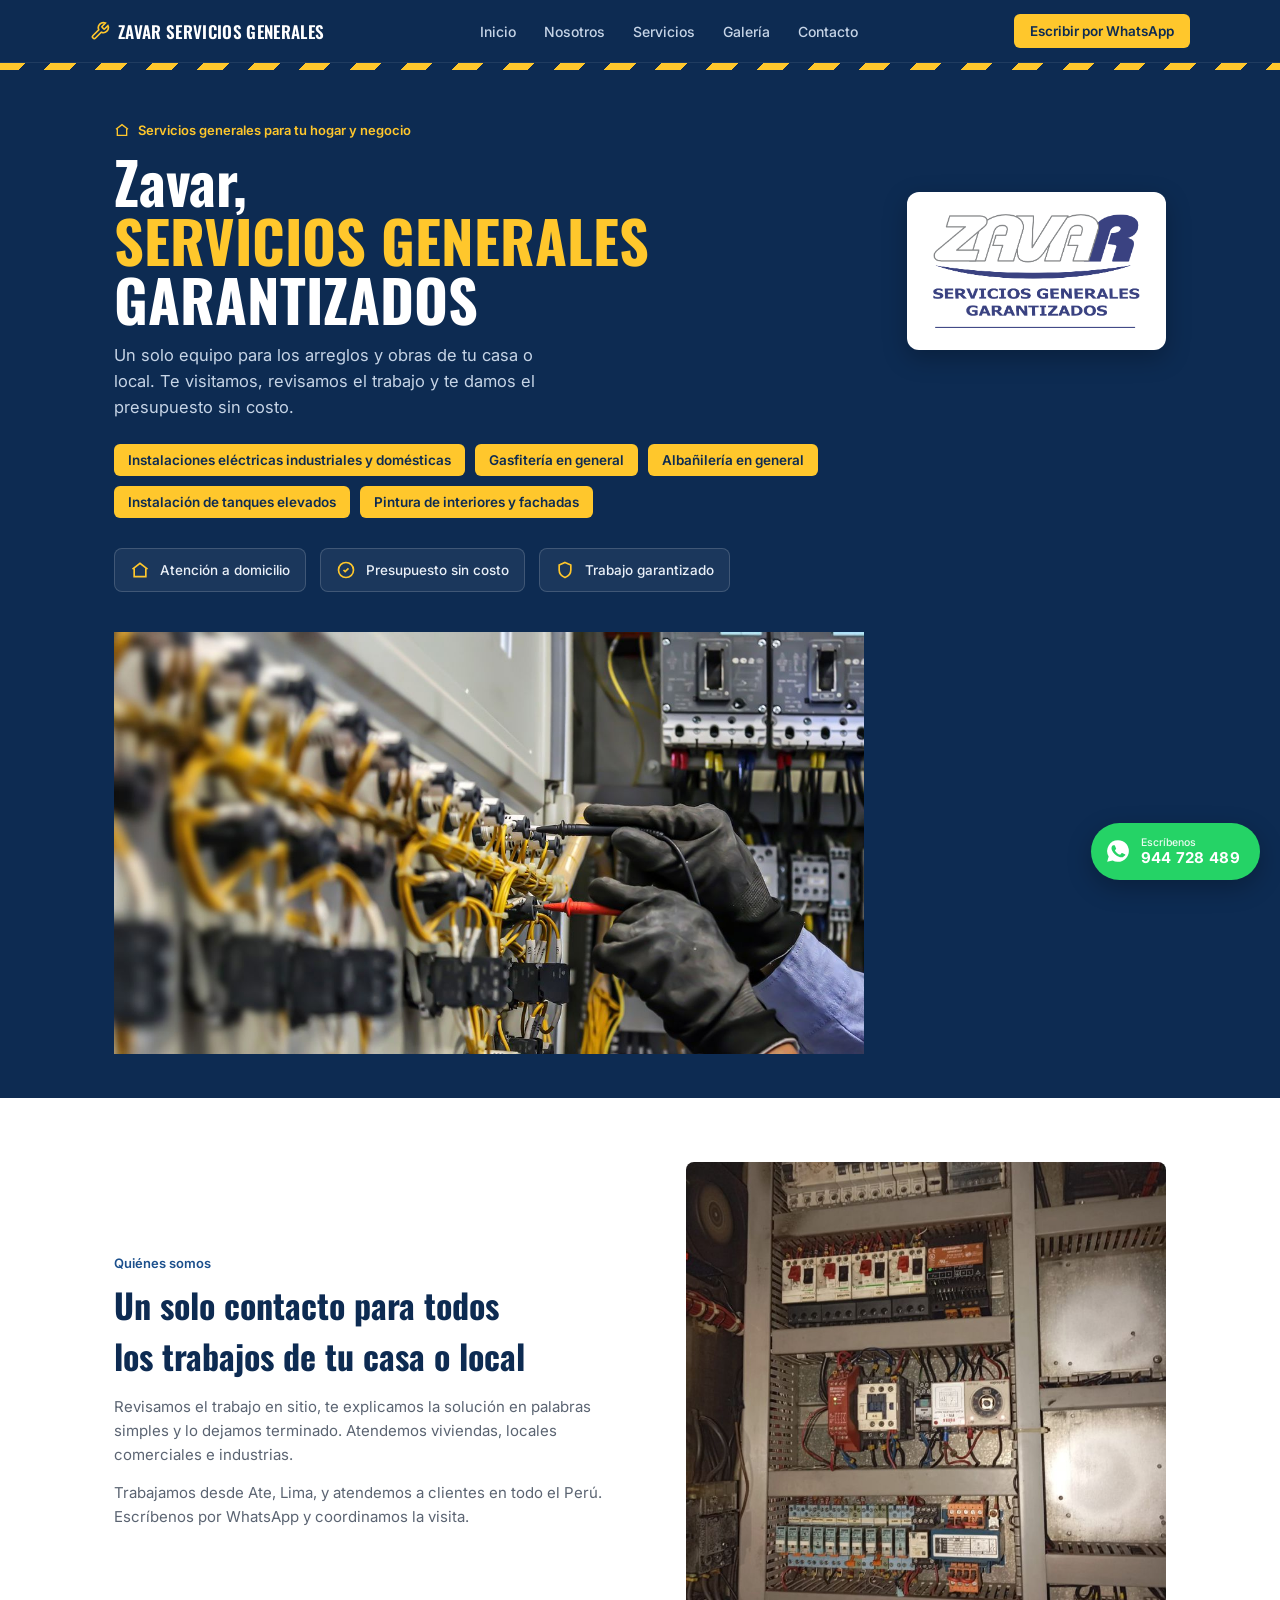
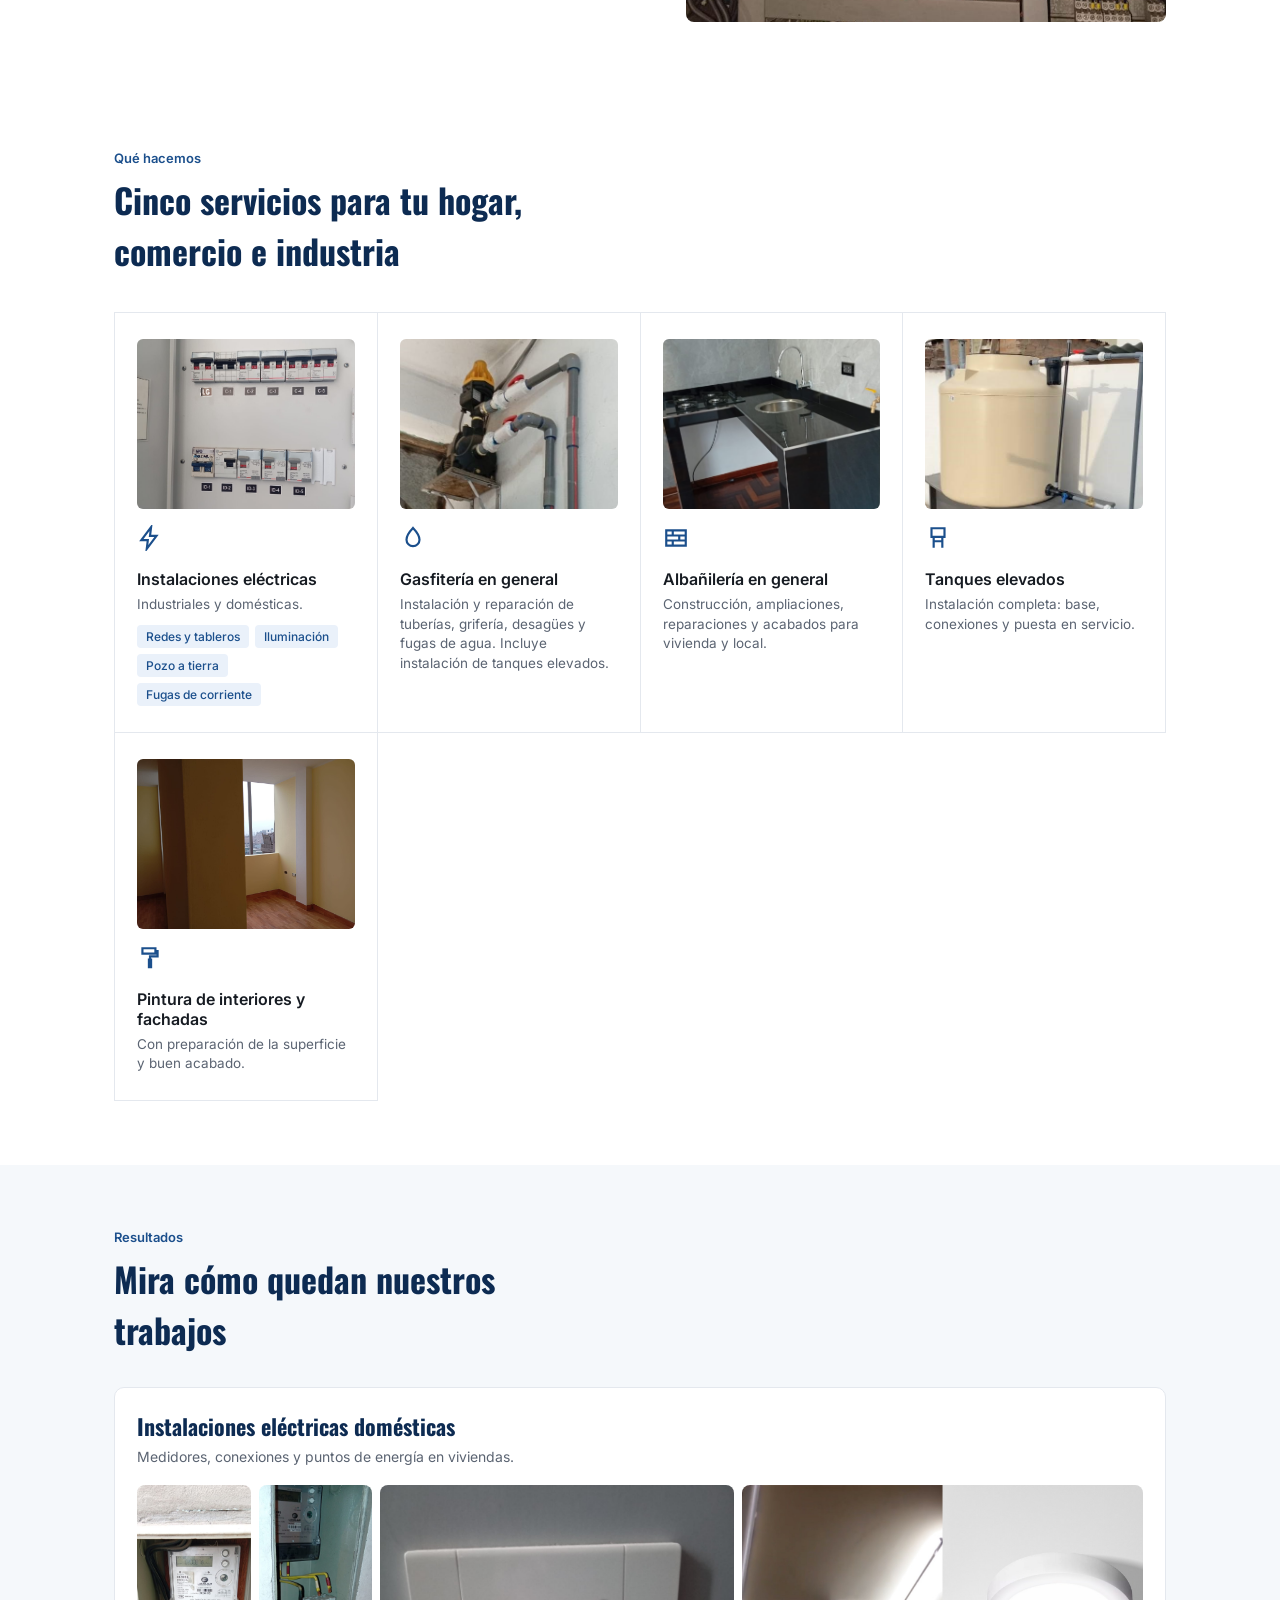
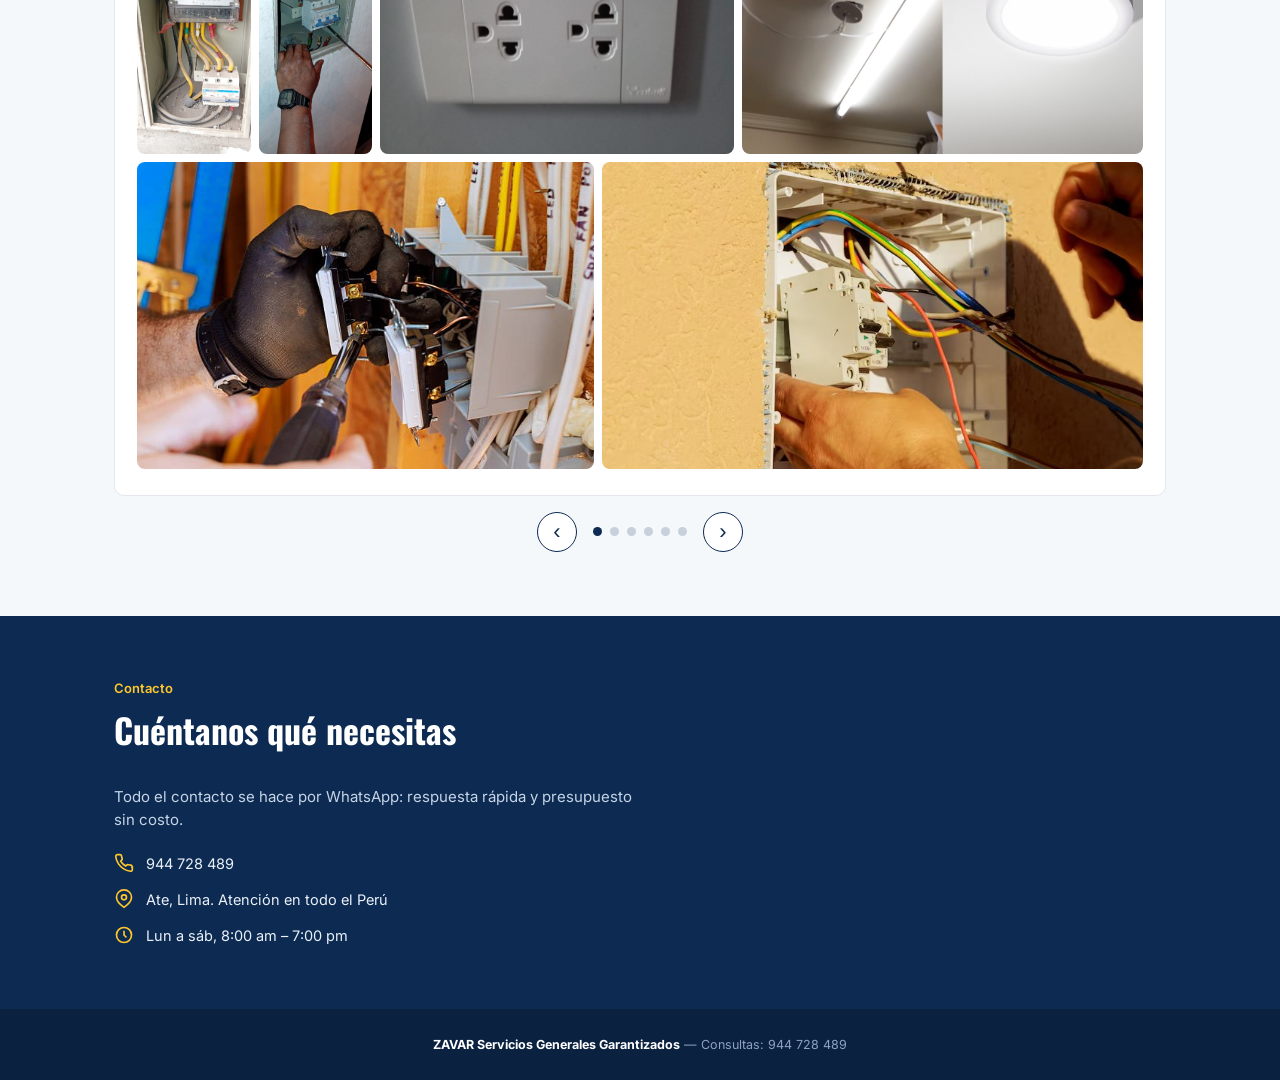
==== commit 88a3092d: "Add files via upload" ====
--- a/index.html
+++ b/index.html
@@ -37,7 +37,7 @@
       <li><a href="#galeria">Galería</a></li>
       <li><a href="#contacto">Contacto</a></li>
     </ul>
-    <a class="navcta" href="https://wa.me/51944728489?text=Hola%2C%20%2AZAVAR%20Servicios%20Generales%20Garantizados%2A.%20Estoy%20interesado%28a%29%20en%20sus%20servicios%20generales.%20Quisiera%20recibir%20informaci%C3%B3n%20y%20una%20cotizaci%C3%B3n%20para%20mi%20proyecto." target="_blank" rel="noopener">Escribir por WhatsApp</a>
+    <a class="navcta" href="https://wa.me/51944728489?text=Hola%2C%20%2AZAVAR%20Servicios%20Generales%20Garantizados%2A.%20Estoy%20interesado%28a%29%2C%20quisiera%20recibir%20informaci%C3%B3n%20y%20una%20cotizaci%C3%B3n%20para%20mi%20proyecto." target="_blank" rel="noopener">Escribir por WhatsApp</a>
     <button class="burger" id="burgerBtn" aria-label="Abrir menú">
       <svg viewBox="0 0 24 24" fill="none" stroke="currentColor" stroke-width="2"><path d="M3 6h18M3 12h18M3 18h18"/></svg>
     </button>
@@ -53,7 +53,7 @@
         <svg width="16" height="16" viewBox="0 0 24 24" fill="none" stroke="currentColor" stroke-width="2"><path d="M3 11l9-7 9 7"/><path d="M5 10v10h14V10"/></svg>
         Servicios generales para tu hogar y negocio
       </div>
-      <h1>Zavar,<br><span> SERVICIOS GENERALES</span> GARANTIZADOS</h1>
+      <h1>Zavar,<span><br> SERVICIOS GENERALES</span> GARANTIZADOS</h1>
       <p class="sub">Un solo equipo para los arreglos y obras de tu casa o local. Te visitamos, revisamos el trabajo y te damos el presupuesto sin costo.</p>
       </div>
       <div class="hero-logo"><img src="assets/img/logo-zavar.png" alt="Logo ZAVAR Servicios Generales Garantizados"></div>
@@ -62,7 +62,7 @@
       <li><a href="#s-elec">Instalaciones eléctricas industriales y domésticas</a></li>
       <li><a href="#s-gas">Gasfitería en general</a></li>
       <li><a href="#s-alb">Albañilería en general</a></li>
-      <li><a href="#s-tanque">Instalación de tanques elevados</a></li>
+      <li><a href="#s-gas">Instalación de tanques elevados</a></li>
       <li><a href="#s-pint">Pintura de interiores y fachadas</a></li>
     </ul>
     <div class="seals">
@@ -93,7 +93,7 @@
     <h2>Cinco servicios para tu hogar, comercio e industria</h2>
     <div class="services">
       <div class="svc" id="s-elec"><img class="svc-img" src="assets/img/elec-ind-2.jpg" alt="Tablero eléctrico industrial ordenado y rotulado" loading="lazy"><svg viewBox="0 0 24 24" fill="none" stroke="currentColor" stroke-width="2"><path d="M13 2 4 14h6l-1 8 9-12h-6l1-8z"/></svg><h3>Instalaciones eléctricas</h3><p>Industriales y domésticas.</p><ul><li>Redes y tableros</li><li>Iluminación</li><li>Pozo a tierra</li><li>Fugas de corriente</li></ul></div>
-      <div class="svc" id="s-gas"><img class="svc-img" src="assets/img/gas-1.jpg" alt="Bomba de agua con tuberías instaladas" loading="lazy"><svg viewBox="0 0 24 24" fill="none" stroke="currentColor" stroke-width="2"><path d="M12 2.7s6 6.3 6 10.8a6 6 0 0 1-12 0c0-4.5 6-10.8 6-10.8z"/></svg><h3>Gasfitería en general</h3><p>Instalación y reparación de tuberías, grifería, desagües y fugas de agua.</p></div>
+      <div class="svc" id="s-gas"><img class="svc-img" src="assets/img/gas-1.jpg" alt="Bomba de agua con tuberías instaladas" loading="lazy"><svg viewBox="0 0 24 24" fill="none" stroke="currentColor" stroke-width="2"><path d="M12 2.7s6 6.3 6 10.8a6 6 0 0 1-12 0c0-4.5 6-10.8 6-10.8z"/></svg><h3>Gasfitería en general</h3><p>Instalación y reparación de tuberías, grifería, desagües y fugas de agua. Incluye instalación de tanques elevados.</p></div>
       <div class="svc" id="s-alb"><img class="svc-img" src="assets/img/alb-1.jpg" alt="Cocina con mesada y acabados terminados" loading="lazy"><svg viewBox="0 0 24 24" fill="none" stroke="currentColor" stroke-width="2"><path d="M3 5h18v14H3zM3 9.7h18M3 14.3h18M9 5v4.7M15 9.7v4.6M9 14.3V19"/></svg><h3>Albañilería en general</h3><p>Construcción, ampliaciones, reparaciones y acabados para vivienda y local.</p></div>
 
 
@@ -113,12 +113,16 @@
     <h2>Mira cómo quedan nuestros trabajos</h2>
     <div class="carousel">
       <div class="track" id="track">
-      <article class="slide"><h3>Instalaciones eléctricas domésticas</h3><p>Medidores, conexiones y puntos de energía en viviendas.</p><div class="mosaic "><figure class="mcell m-a"><img src="assets/img/elec-dom-1.jpg" alt="Medidor eléctrico trifásico con conexiones ordenadas" loading="lazy"></figure><figure class="mcell m-c"><img src="assets/img/elec-dom-2.jpg" alt="Conexiones de cables en caja de medidor" loading="lazy"></figure><figure class="mcell m-b"><img src="assets/img/elec-dom-3.jpg" alt="Tomacorrientes dobles instalados en pared" loading="lazy"></figure><figure class="mcell m-d"><img src="assets/img/ele-6.jpg" alt="Electricista conectando cables en una caja de pared" loading="lazy"></figure><figure class="mcell m-e"><img src="assets/img/ele-5.jpg" alt="Electricista con guantes instalando interruptores" loading="lazy"></figure><figure class="mcell m-f"><img src="assets/img/elec-dom-4.jpg" alt="Luminarias LED instaladas en techo" loading="lazy"></figure></div></article>
-      <article class="slide"><h3>Mantenimiento de lavadora</h3><p>Limpieza profunda del tambor: del lodo acumulado a un acabado limpio.</p><div class="mosaic v33"><figure class="mcell m-a"><span class="tag before">Antes</span><img src="assets/img/lavadora-antes.jpg" alt="Tambor de lavadora sucio antes del mantenimiento" loading="lazy"></figure><figure class="mcell m-b"><img src="assets/img/lava-3.jpg" alt="Revisión de la tarjeta electrónica de una lavadora" loading="lazy"></figure><figure class="mcell m-c"><img src="assets/img/lava-4.jpg" alt="Tambor de lavadora desarmado" loading="lazy"></figure><figure class="mcell m-d"><span class="tag after">Después</span><img src="assets/img/lavadora-despues.jpg" alt="Tambor de lavadora limpio después del mantenimiento" loading="lazy"></figure><figure class="mcell m-e"><img src="assets/img/lava-5.jpg" alt="Mecanismo interno de lavadora en mantenimiento" loading="lazy"></figure><figure class="mcell m-f"><img src="assets/img/lava-7.jpg" alt="Motor y piezas de lavadora en revisión" loading="lazy"></figure></div></article>
-      <article class="slide"><h3>Gasfitería</h3><p>Instalación de bomba, tuberías y baño completo.</p><div class="mosaic v33"><figure class="mcell m-a"><img src="assets/img/gas-1.jpg" alt="Bomba de agua con tuberías y válvulas instaladas" loading="lazy"></figure><figure class="mcell m-b"><img src="assets/img/gas-2.jpg" alt="Baño con ducha y sanitario instalados" loading="lazy"></figure><figure class="mcell m-c"><img src="assets/img/gasfu-5.jpg" alt="Tubería con manómetro conectada a un tanque" loading="lazy"></figure><figure class="mcell m-d"><img src="assets/img/gasfu-3.jpg" alt="Gasfitero ajustando el sifón de un lavatorio" loading="lazy"></figure><figure class="mcell m-e"><img src="assets/img/gasfu-1.jpg" alt="Bomba de agua y tanque instalados" loading="lazy"></figure><figure class="mcell m-f"><img src="assets/img/gasfu-2.jpg" alt="Gasfitero instalando un sanitario" loading="lazy"></figure></div></article>
-      <article class="slide"><h3>Albañilería</h3><p>Cocina con mesada, campana y escalera con pasamanos.</p><div class="mosaic v42"><figure class="mcell m-a"><img src="assets/img/alb-2.jpg" alt="Campana extractora y cocina instaladas" loading="lazy"></figure><figure class="mcell m-b"><img src="assets/img/alb-3.jpg" alt="Escalera de concreto con pasamanos" loading="lazy"></figure><figure class="mcell m-c"><img src="assets/img/esaclera.jpg" alt="Escalera en construcción con acabado de cemento" loading="lazy"></figure><figure class="mcell m-d"><img src="assets/img/loza.jpg" alt="Ambiente con piso de loza colocado" loading="lazy"></figure><figure class="mcell m-e"><img src="assets/img/alb-1.jpg" alt="Mesada de cocina con lavatorio y cocina empotrada" loading="lazy"></figure><figure class="mcell m-f"><img src="assets/img/esc.jpg" alt="Mesada de concreto y madera con lavatorio" loading="lazy"></figure></div></article>
-      <article class="slide"><h3>Pintura de interiores y fachadas</h3><p>Ambientes pintados con acabado uniforme.</p><div class="mosaic "><figure class="mcell m-a"><img src="assets/img/pintura.jpg" alt="Pintor aplicando pintura en una pared desde una escalera" loading="lazy"></figure><figure class="mcell m-c"><img src="assets/img/fachada2.jpg" alt="Pintor aplicando pintura en la esquina de una fachada" loading="lazy"></figure><figure class="mcell m-b"><img src="assets/img/pintura-1.jpg" alt="Habitación pintada de amarillo claro" loading="lazy"></figure><figure class="mcell m-d"><img src="assets/img/pintura-2.jpg" alt="Pared interior pintada junto a ventana" loading="lazy"></figure><figure class="mcell m-e"><img src="assets/img/pintura-3.jpg" alt="Pintores aplicando pintura blanca en un ambiente interior" loading="lazy"></figure><figure class="mcell m-f"><img src="assets/img/fachada.jpg" alt="Fachada con muro recién pintado" loading="lazy"></figure></div></article>
-      <article class="slide"><h3>Tableros industriales</h3><p>Tableros de control y distribución eléctrica.</p><div class="mosaic v33"><figure class="mcell m-a"><img src="assets/img/elec-ind-2.jpg" alt="Tablero de distribución con interruptores rotulados" loading="lazy"></figure><figure class="mcell m-b"><img src="assets/img/indus-3.jpg" alt="Tablero eléctrico industrial abierto" loading="lazy"></figure><figure class="mcell m-c"><img src="assets/img/quienes.jpg" alt="Tablero eléctrico de control con cableado ordenado" loading="lazy"></figure><figure class="mcell m-d"><img src="assets/img/elec-ind-1.jpg" alt="Panel de control industrial con pulsadores" loading="lazy"></figure><figure class="mcell m-e"><img src="assets/img/indus-4.jpg" alt="Tablero con interruptores y contactores rotulados" loading="lazy"></figure><figure class="mcell m-f"><img src="assets/img/indus-5.jpg" alt="Técnico revisando contactores en un tablero industrial" loading="lazy"></figure></div></article>
+      <article class="slide"><h3>Instalaciones eléctricas domésticas</h3><p>Medidores, conexiones y puntos de energía en viviendas.</p><div class="mosaic" style="--drows:273fr 311fr;--mrows:339fr 108fr 93fr"><figure class="mcell" style="--dc:1/span 72;--dr:1;--mc:1/span 300;--mr:1"><img src="assets/img/elec-dom-1.jpg" alt="Medidor eléctrico trifásico con conexiones ordenadas" loading="lazy"></figure><figure class="mcell" style="--dc:73/span 72;--dr:1;--mc:301/span 300;--mr:1"><img src="assets/img/elec-dom-2.jpg" alt="Conexiones de cables en caja de medidor" loading="lazy"></figure>
+        <figure class="mcell" style="--dc:145/span 214;--dr:1;--mc:1/span 282;--mr:2"><img src="assets/img/elec-dom-3.jpg" alt="Tomacorrientes dobles instalados en pared" loading="lazy"></figure>
+        <figure class="mcell" style="--dc:359/span 242;--dr:1;--mc:283/span 318;--mr:2"><img src="assets/img/elec-dom-4.jpg" alt="Electricista conectando cables en una caja de pared" loading="lazy"></figure>
+        <figure class="mcell" style="--dc:1/span 275;--dr:2;--mc:1/span 275;--mr:3"><img src="assets/img/ele-5.jpg" alt="Electricista con guantes instalando interruptores" loading="lazy"></figure>
+        <figure class="mcell" style="--dc:276/span 325;--dr:2;--mc:276/span 325;--mr:3"><img src="assets/img/ele-6.jpg" alt="Luminarias LED instaladas en techo" loading="lazy"></figure></div></article>
+      <article class="slide"><h3>Mantenimiento de lavadora</h3><p>Limpieza profunda del tambor: del lodo acumulado a un acabado limpio.</p><div class="mosaic" style="--drows:196fr 388fr;--mrows:113fr 358fr 68fr"><figure class="mcell" style="--dc:1/span 101;--dr:2;--mc:1/span 101;--mr:1"><span class="tag before">Antes</span><img src="assets/img/lavadora-antes.jpg" alt="Tambor de lavadora sucio antes del mantenimiento" loading="lazy"></figure><figure class="mcell" style="--dc:102/span 499;--dr:2;--mc:102/span 499;--mr:1"><span class="tag after">Después</span><img src="assets/img/lavadora-despues.jpg" alt="Tambor de lavadora limpio después del mantenimiento" loading="lazy"></figure><figure class="mcell" style="--dc:1/span 48;--dr:1;--mc:1/span 300;--mr:2"><img src="assets/img/lava-3.jpg" alt="Revisión de la tarjeta electrónica de una lavadora" loading="lazy"></figure><figure class="mcell" style="--dc:49/span 48;--dr:1;--mc:301/span 300;--mr:2"><img src="assets/img/lava-4.jpg" alt="Tambor de lavadora desarmado" loading="lazy"></figure><figure class="mcell" style="--dc:97/span 251;--dr:1;--mc:1/span 299;--mr:3"><img src="assets/img/lava-5.jpg" alt="Mecanismo interno de lavadora en mantenimiento" loading="lazy"></figure><figure class="mcell" style="--dc:348/span 253;--dr:1;--mc:300/span 301;--mr:3"><img src="assets/img/lava-7.jpg" alt="Motor y piezas de lavadora en revisión" loading="lazy"></figure></div></article>
+      <article class="slide"><h3>Gasfitería</h3><p>Instalación de bomba, tuberías y baño completo.</p><div class="mosaic" style="--drows:288fr 296fr;--mrows:198fr 232fr 110fr"><figure class="mcell" style="--dc:1/span 137;--dr:1;--mc:1/span 254;--mr:1"><img src="assets/img/gas-1.jpg" alt="Bomba de agua con tuberías y válvulas instaladas" loading="lazy"></figure><figure class="mcell" style="--dc:138/span 83;--dr:1;--mc:255/span 154;--mr:1"><img src="assets/img/gas-2.jpg" alt="Baño con ducha y sanitario instalados" loading="lazy"></figure><figure class="mcell" style="--dc:221/span 104;--dr:1;--mc:409/span 192;--mr:1"><img src="assets/img/gasfu-5.jpg" alt="Tubería con manómetro conectada a un tanque" loading="lazy"></figure><figure class="mcell" style="--dc:325/span 276;--dr:1;--mc:1/span 600;--mr:2"><img src="assets/img/gasfu-3.jpg" alt="Gasfitero ajustando el sifón de un lavatorio" loading="lazy"></figure><figure class="mcell" style="--dc:1/span 373;--dr:2;--mc:1/span 373;--mr:3"><img src="assets/img/gasfu-1.jpg" alt="Bomba de agua y tanque instalados" loading="lazy"></figure><figure class="mcell" style="--dc:374/span 227;--dr:2;--mc:374/span 227;--mr:3"><img src="assets/img/gasfu-2.jpg" alt="Gasfitero instalando un sanitario" loading="lazy"></figure></div></article>
+      <article class="slide"><h3>Albañilería</h3><p>Cocina, mesada, pisos y escaleras.</p><div class="mosaic" style="--drows:370fr 214fr;--mrows:119fr 87fr 334fr"><figure class="mcell" style="--dc:1/span 143;--dr:1;--mc:1/span 143;--mr:1"><img src="assets/img/alb-2.jpg" alt="Campana extractora y cocina instaladas" loading="lazy"></figure><figure class="mcell" style="--dc:144/span 135;--dr:1;--mc:144/span 135;--mr:1"><img src="assets/img/alb-3.jpg" alt="Escalera de concreto con pasamanos" loading="lazy"></figure><figure class="mcell" style="--dc:279/span 161;--dr:1;--mc:279/span 161;--mr:1"><img src="assets/img/esaclera.jpg" alt="Escalera en construcción con acabado de cemento" loading="lazy"></figure><figure class="mcell" style="--dc:440/span 161;--dr:1;--mc:440/span 161;--mr:1"><img src="assets/img/loza.jpg" alt="Ambiente con piso de loza colocado" loading="lazy"></figure><figure class="mcell" style="--dc:1/span 275;--dr:2;--mc:1/span 347;--mr:2"><img src="assets/img/alb-1.jpg" alt="Mesada de cocina con lavatorio y cocina empotrada" loading="lazy"></figure><figure class="mcell" style="--dc:276/span 201;--dr:2;--mc:348/span 253;--mr:2"><img src="assets/img/esc.jpg" alt="Mesada de concreto y madera con lavatorio" loading="lazy"></figure><figure class="mcell" style="--dc:477/span 124;--dr:2;--mc:1/span 600;--mr:3"><img src="assets/img/escalera.jpg" alt="Escalera de concreto en construcción" loading="lazy"></figure></div></article>
+      <article class="slide"><h3>Pintura de interiores y fachadas</h3><p>Ambientes pintados con acabado uniforme.</p><div class="mosaic" style="--drows:334fr 250fr;--mrows:203fr 84fr 253fr"><figure class="mcell" style="--dc:1/span 165;--dr:1;--mc:1/span 298;--mr:1"><img src="assets/img/pintura.jpg" alt="Pintor aplicando pintura en una pared desde una escalera" loading="lazy"></figure><figure class="mcell" style="--dc:166/span 168;--dr:1;--mc:299/span 302;--mr:1"><img src="assets/img/fachada2.jpg" alt="Pintor aplicando pintura en la esquina de una fachada" loading="lazy"></figure><figure class="mcell" style="--dc:334/span 267;--dr:1;--mc:1/span 200;--mr:2"><img src="assets/img/pintura-1.jpg" alt="Habitación pintada de amarillo claro" loading="lazy"></figure><figure class="mcell" style="--dc:1/span 200;--dr:2;--mc:201/span 200;--mr:2"><img src="assets/img/pintura-2.jpg" alt="Pared interior pintada junto a ventana" loading="lazy"></figure><figure class="mcell" style="--dc:201/span 200;--dr:2;--mc:401/span 200;--mr:2"><img src="assets/img/pintura-3.jpg" alt="Pintores aplicando pintura blanca en un ambiente interior" loading="lazy"></figure><figure class="mcell" style="--dc:401/span 200;--dr:2;--mc:1/span 600;--mr:3"><img src="assets/img/fachada.jpg" alt="Fachada con muro recién pintado" loading="lazy"></figure></div></article>
+      <article class="slide"><h3>Tableros industriales</h3><p>Tableros de control y distribución eléctrica.</p><div class="mosaic" style="--drows:258fr 326fr;--mrows:221fr 97fr 222fr"><figure class="mcell" style="--dc:1/span 126;--dr:1;--mc:1/span 300;--mr:1"><img src="assets/img/elec-ind-2.jpg" alt="Tablero de distribución con interruptores rotulados" loading="lazy"></figure><figure class="mcell" style="--dc:127/span 126;--dr:1;--mc:301/span 300;--mr:1"><img src="assets/img/indus-3.jpg" alt="Tablero eléctrico industrial abierto" loading="lazy"></figure><figure class="mcell" style="--dc:253/span 126;--dr:1;--mc:1/span 132;--mr:2"><img src="assets/img/quienes.jpg" alt="Tablero eléctrico de control con cableado ordenado" loading="lazy"></figure><figure class="mcell" style="--dc:379/span 222;--dr:1;--mc:133/span 234;--mr:2"><img src="assets/img/elec-ind-1.jpg" alt="Panel de control industrial con pulsadores" loading="lazy"></figure><figure class="mcell" style="--dc:1/span 282;--dr:2;--mc:367/span 234;--mr:2"><img src="assets/img/indus-4.jpg" alt="Tablero con interruptores y contactores rotulados" loading="lazy"></figure><figure class="mcell" style="--dc:283/span 318;--dr:2;--mc:1/span 600;--mr:3"><img src="assets/img/indus-5.jpg" alt="Técnico revisando contactores en un tablero industrial" loading="lazy"></figure></div></article>
       </div>
       <div class="car-ctrl"><button id="prev" aria-label="Anterior">&#8249;</button><div class="dots" id="dots"></div><button id="next" aria-label="Siguiente">&#8250;</button></div>
     </div>
@@ -148,7 +152,7 @@
   </div>
 </footer>
 
-<a class="fab" href="https://wa.me/51944728489?text=Hola%2C%20%2AZAVAR%20Servicios%20Generales%20Garantizados%2A.%20Estoy%20interesado%28a%29%20en%20sus%20servicios%20generales.%20Quisiera%20recibir%20informaci%C3%B3n%20y%20una%20cotizaci%C3%B3n%20para%20mi%20proyecto." target="_blank" rel="noopener">
+<a class="fab" href="https://wa.me/51944728489?text=Hola%2C%20%2AZAVAR%20Servicios%20Generales%20Garantizados%2A.%20Estoy%20interesado%28a%29%2C%20quisiera%20recibir%20informaci%C3%B3n%20y%20una%20cotizaci%C3%B3n%20para%20mi%20proyecto." target="_blank" rel="noopener">
   <svg viewBox="0 0 24 24" fill="currentColor"><path d="M12 2a10 10 0 00-8.6 15.1L2 22l5.1-1.3A10 10 0 1012 2zm5.8 14.3c-.2.7-1.4 1.4-2 1.5-.5.1-1.1.1-1.8-.1-.4-.1-1-.3-1.7-.6-3-1.3-5-4.3-5.1-4.5-.1-.2-1.2-1.6-1.2-3.1 0-1.5.8-2.2 1.1-2.5.3-.3.6-.4.8-.4h.6c.2 0 .5 0 .7.5.3.7.9 2.2 1 2.3.1.2.1.4 0 .6-.1.2-.2.3-.3.5-.2.2-.3.3-.5.5-.2.2-.3.4-.1.7.2.3.8 1.3 1.7 2.1 1.2 1 2.1 1.4 2.5 1.5.3.1.5.1.7-.1.2-.2.8-.9 1-1.2.2-.3.4-.3.7-.2.3.1 1.8.9 2.1 1 .3.2.5.2.6.3.1.2.1.7-.1 1.2z"/></svg>
   <div class="fabtext"><small>Escríbenos</small><strong>944 728 489</strong></div>
 </a>
--- a/css/styles.css
+++ b/css/styles.css
@@ -158,24 +158,8 @@
 .about-img{display:block;width:100%;height:auto;max-height:460px;object-fit:cover;object-position:center 35%;border-radius:8px;}
 .contact-grid{grid-template-columns:1fr;}
 
-/* GALERIA EN MOSAICO + PORTADA SIN ESTIRAR */
+/* PORTADA SIN ESTIRAR */
 .hero-photo{width:100%;max-width:750px;height:auto;max-height:none;object-fit:contain;}
-.mosaic{display:grid;grid-template-columns:repeat(4,1fr);grid-auto-rows:140px;gap:8px;}
-.mcell{position:relative;margin:0;min-height:0;border-radius:8px;overflow:hidden;}
-.mosaic img{width:100%;height:100%;object-fit:cover;background:#EEF2F7;border-radius:8px;}
-.mosaic .imgph{height:100%;padding:8px;}
-.m-a{grid-column:1;grid-row:1/4;}
-.m-c{grid-column:4;grid-row:1/4;}
-.m-b{grid-column:2/4;grid-row:1/3;}
-.m-d{grid-column:2/4;grid-row:3/5;}
-.m-e{grid-column:1;grid-row:4;}
-.m-f{grid-column:4;grid-row:4;}
-@media(max-width:780px){
-  .mosaic{grid-template-columns:1fr 1fr;grid-auto-rows:120px;}
-  .m-a,.m-c{grid-column:auto;grid-row:span 3;}
-  .m-b,.m-d{grid-column:1/-1;grid-row:span 2;}
-  .m-e,.m-f{grid-column:auto;grid-row:span 1;}
-}
 
 /* LOGO EN EL HERO (espacio azul a la derecha del texto) */
 .hero-top{display:grid;grid-template-columns:2.9fr 1fr;gap:40px;align-items:center;}
@@ -186,22 +170,15 @@
   .hero-logo{justify-content:center;}
   .hero-logo img{max-width:280px;}
 }
-/* VARIANTES DEL MOSAICO */
-.mosaic.v33{grid-template-rows:repeat(3,140px);}
-.v33 .m-a{grid-column:1;grid-row:1/4;}.v33 .m-b{grid-column:2;grid-row:1/4;}.v33 .m-c{grid-column:3;grid-row:1/4;}
-.v33 .m-d{grid-column:4;grid-row:1;}.v33 .m-e{grid-column:4;grid-row:2;}.v33 .m-f{grid-column:4;grid-row:3;}
-.v42 .m-a{grid-column:1;grid-row:1/3;}.v42 .m-b{grid-column:2;grid-row:1/3;}.v42 .m-c{grid-column:3;grid-row:1/3;}.v42 .m-d{grid-column:4;grid-row:1/3;}
-.v42 .m-e{grid-column:1/3;grid-row:3/5;}.v42 .m-f{grid-column:3/5;grid-row:3/5;}
+/* GALERIA: mosaico con marco fijo, mismo tamaño en todas las diapositivas */
+.track{align-items:stretch;}
+.mosaic{display:grid;grid-template-columns:repeat(600,minmax(0,1fr));grid-template-rows:var(--drows);aspect-ratio:1000/584;margin:0 -4px;}
+.mcell{position:relative;margin:0;padding:4px;min-width:0;min-height:0;grid-column:var(--dc);grid-row:var(--dr);}
+.mcell img{display:block;width:100%;height:100%;object-fit:cover;background:#EEF2F7;border-radius:8px;}
+.mcell .imgph{width:100%;height:100%;padding:8px;border-radius:8px;}
+.mcell .tag{position:absolute;top:14px;left:14px;margin:0;z-index:2;}
 @media(max-width:780px){
-  .mosaic.v33{grid-template-columns:repeat(3,1fr);grid-template-rows:none;grid-auto-rows:120px;}
-  .v33 .m-a,.v33 .m-b,.v33 .m-c{grid-column:auto;grid-row:span 3;}
-  .v33 .m-d,.v33 .m-e,.v33 .m-f{grid-column:1/-1;grid-row:span 1;}
-  .v42 .m-a,.v42 .m-b,.v42 .m-c,.v42 .m-d{grid-column:auto;grid-row:span 2;}
-  .v42 .m-e,.v42 .m-f{grid-column:1/-1;grid-row:span 2;}
+  .mosaic{grid-template-rows:var(--mrows);aspect-ratio:340/540;}
+  .mcell{grid-column:var(--mc);grid-row:var(--mr);}
   footer{padding-bottom:84px;}
 }
-
-/* ETIQUETAS SOBRE LA FOTO + CADA DIAPOSITIVA CON SU PROPIA ALTURA */
-.mcell .tag{position:absolute;top:10px;left:10px;margin:0;z-index:2;}
-.track{align-items:flex-start;transition:height .25s ease;}
-@media(prefers-reduced-motion:reduce){.track{transition:none;}}
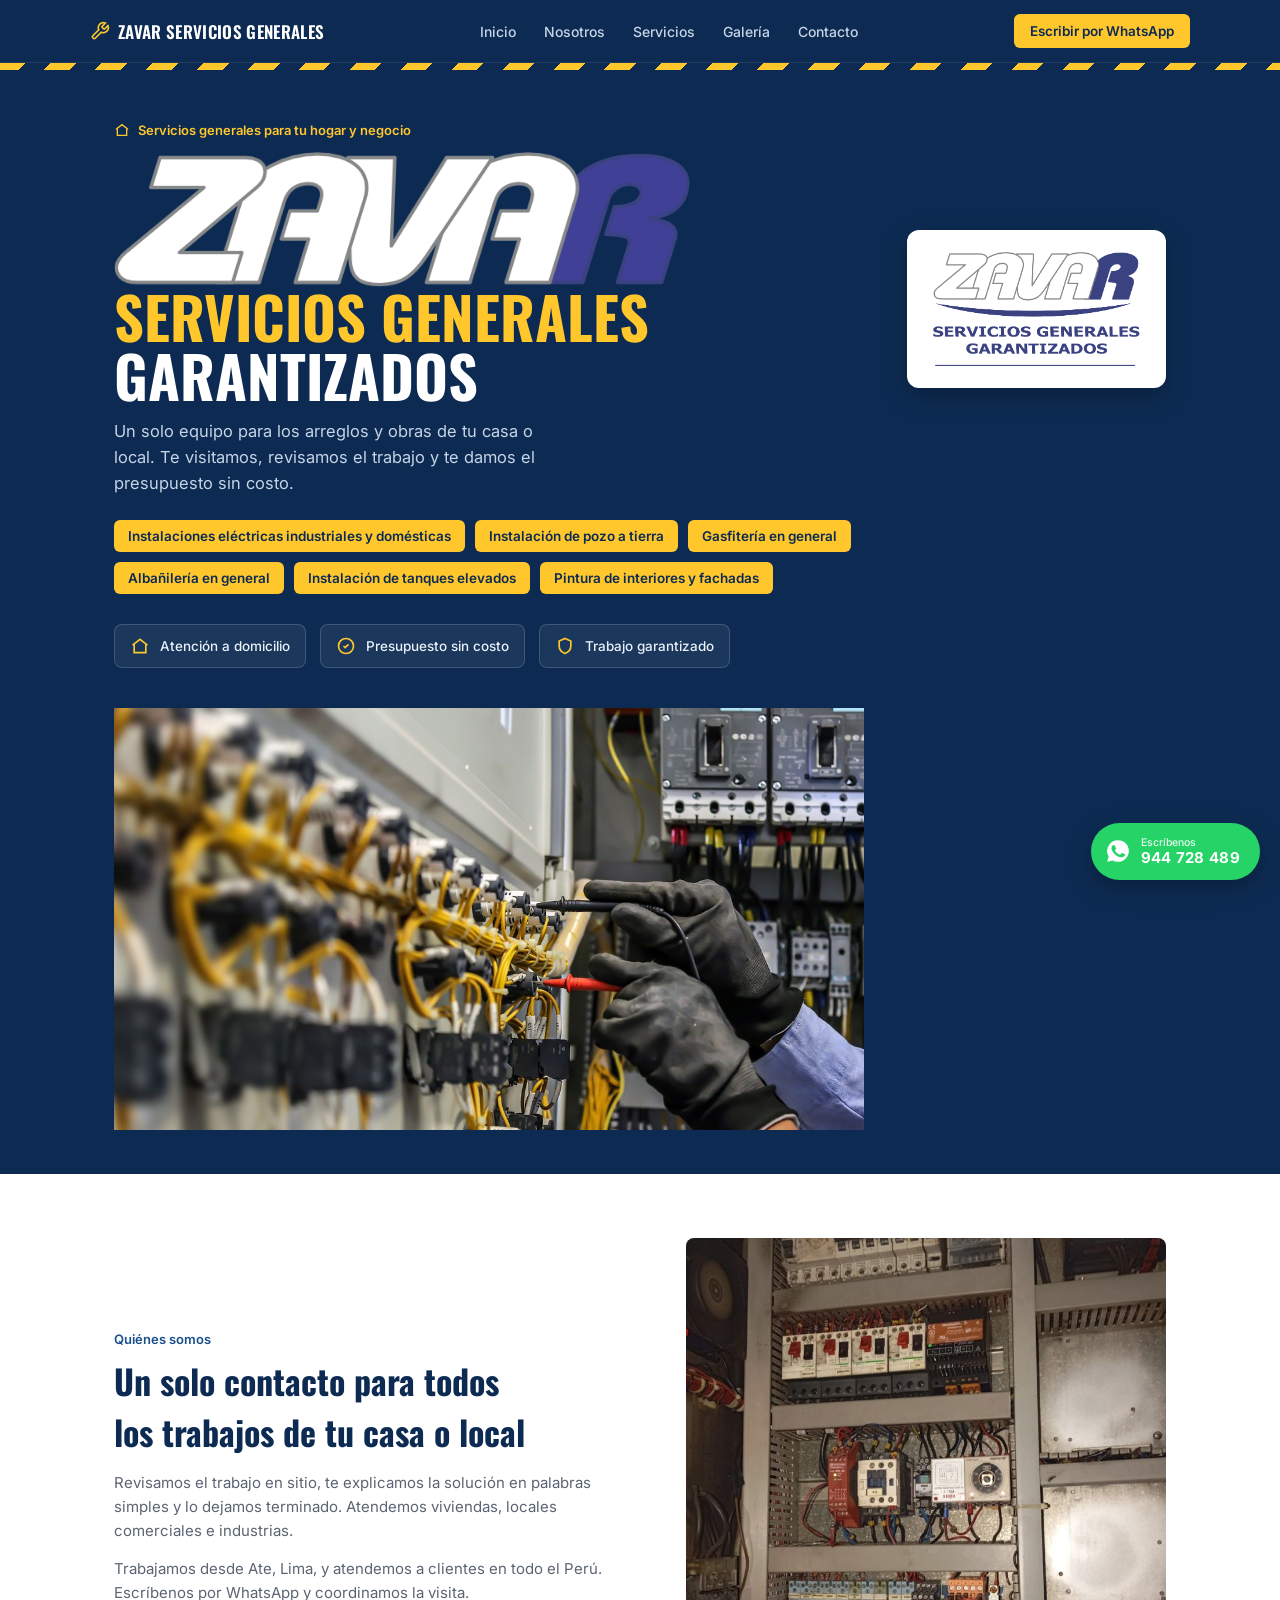
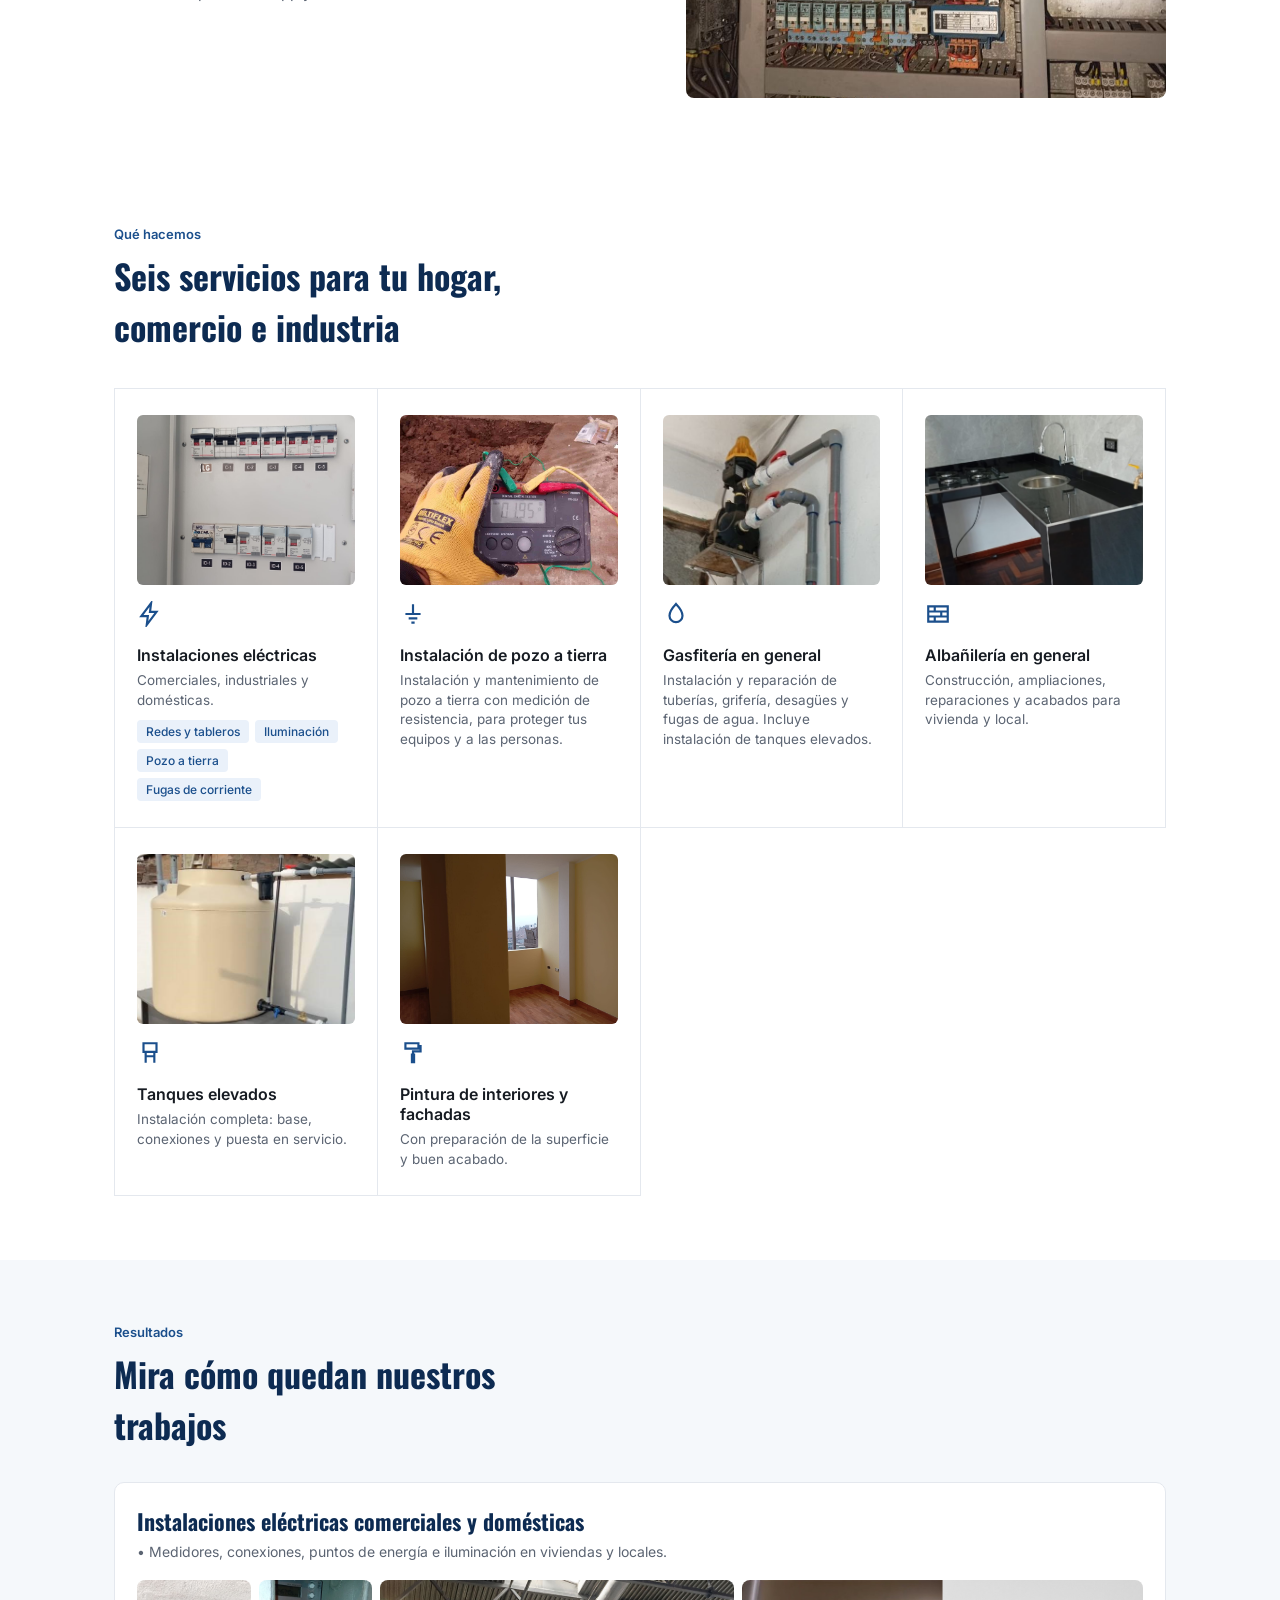
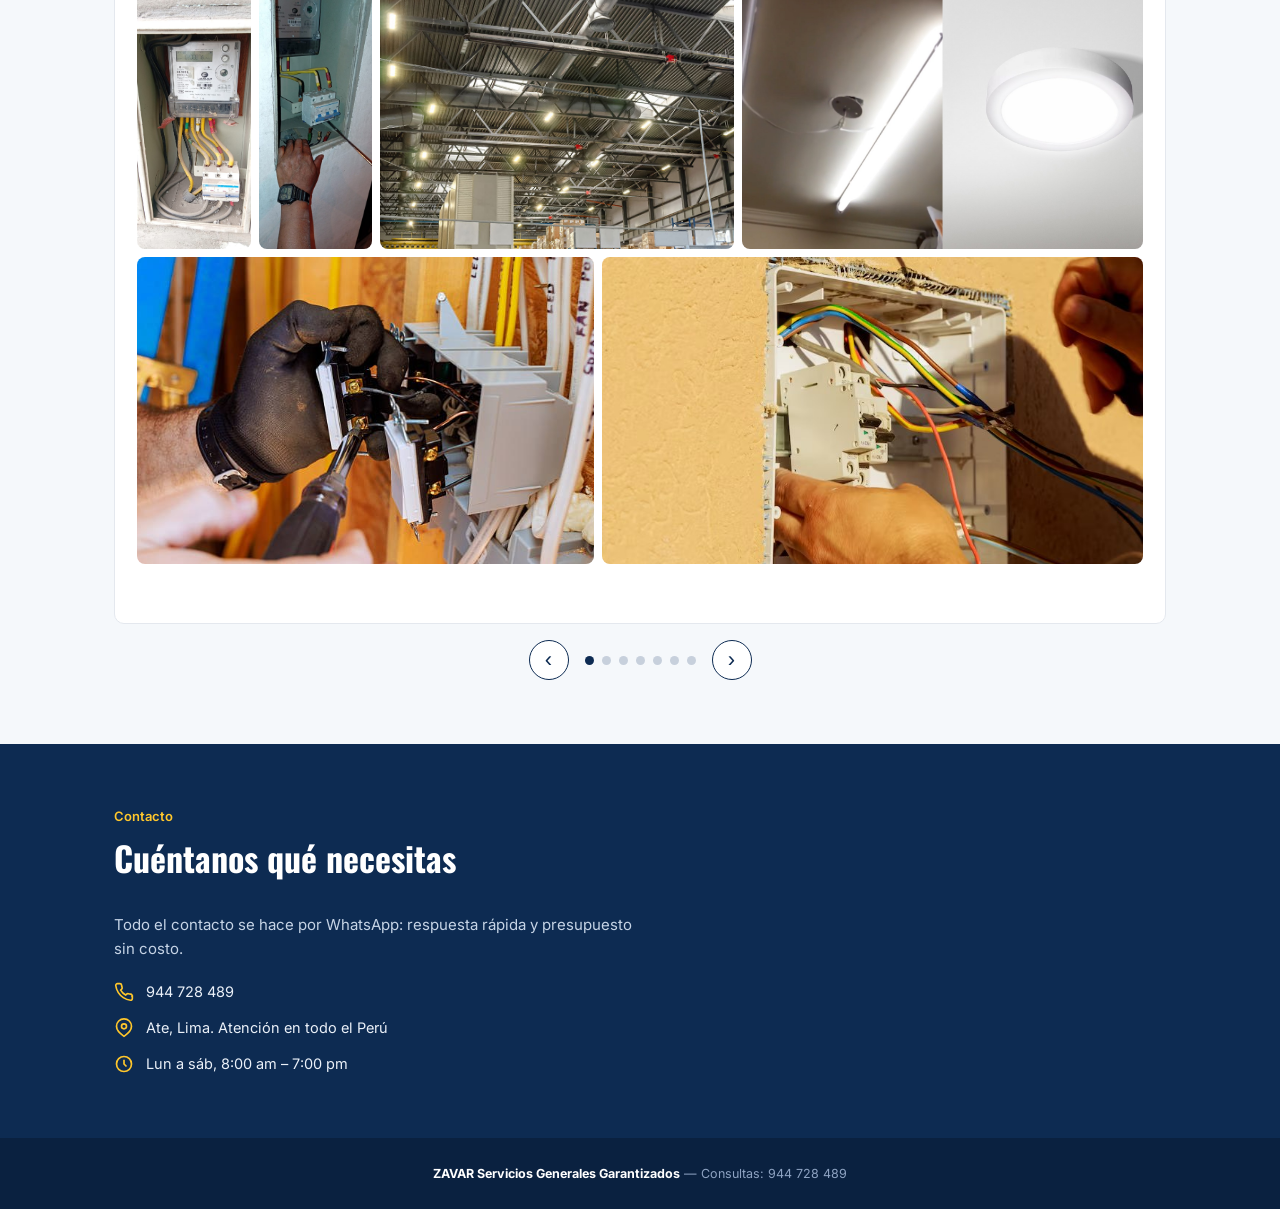
==== commit 7898a9f3: "Add files via upload" ====
--- a/index.html
+++ b/index.html
@@ -53,13 +53,14 @@
         <svg width="16" height="16" viewBox="0 0 24 24" fill="none" stroke="currentColor" stroke-width="2"><path d="M3 11l9-7 9 7"/><path d="M5 10v10h14V10"/></svg>
         Servicios generales para tu hogar y negocio
       </div>
-      <h1>Zavar,<span><br> SERVICIOS GENERALES</span> GARANTIZADOS</h1>
+      <h1><img src="assets/img/zavarport.png"><span>SERVICIOS GENERALES</span> GARANTIZADOS</h1>
       <p class="sub">Un solo equipo para los arreglos y obras de tu casa o local. Te visitamos, revisamos el trabajo y te damos el presupuesto sin costo.</p>
       </div>
       <div class="hero-logo"><img src="assets/img/logo-zavar.png" alt="Logo ZAVAR Servicios Generales Garantizados"></div>
     </div>
     <ul class="chips">
       <li><a href="#s-elec">Instalaciones eléctricas industriales y domésticas</a></li>
+      <li><a href="#s-pozo">Instalación de pozo a tierra</a></li>
       <li><a href="#s-gas">Gasfitería en general</a></li>
       <li><a href="#s-alb">Albañilería en general</a></li>
       <li><a href="#s-gas">Instalación de tanques elevados</a></li>
@@ -90,9 +91,10 @@
 <section id="servicios">
   <div class="wrap">
     <div class="eyebrow">Qué hacemos</div>
-    <h2>Cinco servicios para tu hogar, comercio e industria</h2>
+    <h2>Seis servicios para tu hogar, comercio e industria</h2>
     <div class="services">
-      <div class="svc" id="s-elec"><img class="svc-img" src="assets/img/elec-ind-2.jpg" alt="Tablero eléctrico industrial ordenado y rotulado" loading="lazy"><svg viewBox="0 0 24 24" fill="none" stroke="currentColor" stroke-width="2"><path d="M13 2 4 14h6l-1 8 9-12h-6l1-8z"/></svg><h3>Instalaciones eléctricas</h3><p>Industriales y domésticas.</p><ul><li>Redes y tableros</li><li>Iluminación</li><li>Pozo a tierra</li><li>Fugas de corriente</li></ul></div>
+      <div class="svc" id="s-elec"><img class="svc-img" src="assets/img/elec-ind-2.jpg" alt="Tablero eléctrico industrial ordenado y rotulado" loading="lazy"><svg viewBox="0 0 24 24" fill="none" stroke="currentColor" stroke-width="2"><path d="M13 2 4 14h6l-1 8 9-12h-6l1-8z"/></svg><h3>Instalaciones eléctricas</h3><p>Comerciales, industriales y domésticas.</p><ul><li>Redes y tableros</li><li>Iluminación</li><li>Pozo a tierra</li><li>Fugas de corriente</li></ul></div>
+      <div class="svc" id="s-pozo"><img class="svc-img" src="assets/img/pozo-5.jpg" alt="Medición de resistencia de un pozo a tierra con telurómetro" loading="lazy"><svg viewBox="0 0 24 24" fill="none" stroke="currentColor" stroke-width="2"><path d="M12 3v9M5 12h14M8 16h8M10.5 20h3"/></svg><h3>Instalación de pozo a tierra</h3><p>Instalación y mantenimiento de pozo a tierra con medición de resistencia, para proteger tus equipos y a las personas.</p></div>
       <div class="svc" id="s-gas"><img class="svc-img" src="assets/img/gas-1.jpg" alt="Bomba de agua con tuberías instaladas" loading="lazy"><svg viewBox="0 0 24 24" fill="none" stroke="currentColor" stroke-width="2"><path d="M12 2.7s6 6.3 6 10.8a6 6 0 0 1-12 0c0-4.5 6-10.8 6-10.8z"/></svg><h3>Gasfitería en general</h3><p>Instalación y reparación de tuberías, grifería, desagües y fugas de agua. Incluye instalación de tanques elevados.</p></div>
       <div class="svc" id="s-alb"><img class="svc-img" src="assets/img/alb-1.jpg" alt="Cocina con mesada y acabados terminados" loading="lazy"><svg viewBox="0 0 24 24" fill="none" stroke="currentColor" stroke-width="2"><path d="M3 5h18v14H3zM3 9.7h18M3 14.3h18M9 5v4.7M15 9.7v4.6M9 14.3V19"/></svg><h3>Albañilería en general</h3><p>Construcción, ampliaciones, reparaciones y acabados para vivienda y local.</p></div>
 
@@ -113,16 +115,29 @@
     <h2>Mira cómo quedan nuestros trabajos</h2>
     <div class="carousel">
       <div class="track" id="track">
-      <article class="slide"><h3>Instalaciones eléctricas domésticas</h3><p>Medidores, conexiones y puntos de energía en viviendas.</p><div class="mosaic" style="--drows:273fr 311fr;--mrows:339fr 108fr 93fr"><figure class="mcell" style="--dc:1/span 72;--dr:1;--mc:1/span 300;--mr:1"><img src="assets/img/elec-dom-1.jpg" alt="Medidor eléctrico trifásico con conexiones ordenadas" loading="lazy"></figure><figure class="mcell" style="--dc:73/span 72;--dr:1;--mc:301/span 300;--mr:1"><img src="assets/img/elec-dom-2.jpg" alt="Conexiones de cables en caja de medidor" loading="lazy"></figure>
+      <article class="slide"><h3>Instalaciones eléctricas comerciales y domésticas</h3><p> • Medidores, conexiones, puntos de energía e iluminación en viviendas y locales.</p><div class="mosaic" style="--drows:273fr 311fr;--mrows:339fr 108fr 93fr"><figure class="mcell" style="--dc:1/span 72;--dr:1;--mc:1/span 300;--mr:1"><img src="assets/img/elec-dom-1.jpg" alt="Medidor eléctrico trifásico con conexiones ordenadas" loading="lazy"></figure><figure class="mcell" style="--dc:73/span 72;--dr:1;--mc:301/span 300;--mr:1"><img src="assets/img/elec-dom-2.jpg" alt="Conexiones de cables en caja de medidor" loading="lazy"></figure>
         <figure class="mcell" style="--dc:145/span 214;--dr:1;--mc:1/span 282;--mr:2"><img src="assets/img/elec-dom-3.jpg" alt="Tomacorrientes dobles instalados en pared" loading="lazy"></figure>
         <figure class="mcell" style="--dc:359/span 242;--dr:1;--mc:283/span 318;--mr:2"><img src="assets/img/elec-dom-4.jpg" alt="Electricista conectando cables en una caja de pared" loading="lazy"></figure>
         <figure class="mcell" style="--dc:1/span 275;--dr:2;--mc:1/span 275;--mr:3"><img src="assets/img/ele-5.jpg" alt="Electricista con guantes instalando interruptores" loading="lazy"></figure>
         <figure class="mcell" style="--dc:276/span 325;--dr:2;--mc:276/span 325;--mr:3"><img src="assets/img/ele-6.jpg" alt="Luminarias LED instaladas en techo" loading="lazy"></figure></div></article>
-      <article class="slide"><h3>Mantenimiento de lavadora</h3><p>Limpieza profunda del tambor: del lodo acumulado a un acabado limpio.</p><div class="mosaic" style="--drows:196fr 388fr;--mrows:113fr 358fr 68fr"><figure class="mcell" style="--dc:1/span 101;--dr:2;--mc:1/span 101;--mr:1"><span class="tag before">Antes</span><img src="assets/img/lavadora-antes.jpg" alt="Tambor de lavadora sucio antes del mantenimiento" loading="lazy"></figure><figure class="mcell" style="--dc:102/span 499;--dr:2;--mc:102/span 499;--mr:1"><span class="tag after">Después</span><img src="assets/img/lavadora-despues.jpg" alt="Tambor de lavadora limpio después del mantenimiento" loading="lazy"></figure><figure class="mcell" style="--dc:1/span 48;--dr:1;--mc:1/span 300;--mr:2"><img src="assets/img/lava-3.jpg" alt="Revisión de la tarjeta electrónica de una lavadora" loading="lazy"></figure><figure class="mcell" style="--dc:49/span 48;--dr:1;--mc:301/span 300;--mr:2"><img src="assets/img/lava-4.jpg" alt="Tambor de lavadora desarmado" loading="lazy"></figure><figure class="mcell" style="--dc:97/span 251;--dr:1;--mc:1/span 299;--mr:3"><img src="assets/img/lava-5.jpg" alt="Mecanismo interno de lavadora en mantenimiento" loading="lazy"></figure><figure class="mcell" style="--dc:348/span 253;--dr:1;--mc:300/span 301;--mr:3"><img src="assets/img/lava-7.jpg" alt="Motor y piezas de lavadora en revisión" loading="lazy"></figure></div></article>
-      <article class="slide"><h3>Gasfitería</h3><p>Instalación de bomba, tuberías y baño completo.</p><div class="mosaic" style="--drows:288fr 296fr;--mrows:198fr 232fr 110fr"><figure class="mcell" style="--dc:1/span 137;--dr:1;--mc:1/span 254;--mr:1"><img src="assets/img/gas-1.jpg" alt="Bomba de agua con tuberías y válvulas instaladas" loading="lazy"></figure><figure class="mcell" style="--dc:138/span 83;--dr:1;--mc:255/span 154;--mr:1"><img src="assets/img/gas-2.jpg" alt="Baño con ducha y sanitario instalados" loading="lazy"></figure><figure class="mcell" style="--dc:221/span 104;--dr:1;--mc:409/span 192;--mr:1"><img src="assets/img/gasfu-5.jpg" alt="Tubería con manómetro conectada a un tanque" loading="lazy"></figure><figure class="mcell" style="--dc:325/span 276;--dr:1;--mc:1/span 600;--mr:2"><img src="assets/img/gasfu-3.jpg" alt="Gasfitero ajustando el sifón de un lavatorio" loading="lazy"></figure><figure class="mcell" style="--dc:1/span 373;--dr:2;--mc:1/span 373;--mr:3"><img src="assets/img/gasfu-1.jpg" alt="Bomba de agua y tanque instalados" loading="lazy"></figure><figure class="mcell" style="--dc:374/span 227;--dr:2;--mc:374/span 227;--mr:3"><img src="assets/img/gasfu-2.jpg" alt="Gasfitero instalando un sanitario" loading="lazy"></figure></div></article>
-      <article class="slide"><h3>Albañilería</h3><p>Cocina, mesada, pisos y escaleras.</p><div class="mosaic" style="--drows:370fr 214fr;--mrows:119fr 87fr 334fr"><figure class="mcell" style="--dc:1/span 143;--dr:1;--mc:1/span 143;--mr:1"><img src="assets/img/alb-2.jpg" alt="Campana extractora y cocina instaladas" loading="lazy"></figure><figure class="mcell" style="--dc:144/span 135;--dr:1;--mc:144/span 135;--mr:1"><img src="assets/img/alb-3.jpg" alt="Escalera de concreto con pasamanos" loading="lazy"></figure><figure class="mcell" style="--dc:279/span 161;--dr:1;--mc:279/span 161;--mr:1"><img src="assets/img/esaclera.jpg" alt="Escalera en construcción con acabado de cemento" loading="lazy"></figure><figure class="mcell" style="--dc:440/span 161;--dr:1;--mc:440/span 161;--mr:1"><img src="assets/img/loza.jpg" alt="Ambiente con piso de loza colocado" loading="lazy"></figure><figure class="mcell" style="--dc:1/span 275;--dr:2;--mc:1/span 347;--mr:2"><img src="assets/img/alb-1.jpg" alt="Mesada de cocina con lavatorio y cocina empotrada" loading="lazy"></figure><figure class="mcell" style="--dc:276/span 201;--dr:2;--mc:348/span 253;--mr:2"><img src="assets/img/esc.jpg" alt="Mesada de concreto y madera con lavatorio" loading="lazy"></figure><figure class="mcell" style="--dc:477/span 124;--dr:2;--mc:1/span 600;--mr:3"><img src="assets/img/escalera.jpg" alt="Escalera de concreto en construcción" loading="lazy"></figure></div></article>
-      <article class="slide"><h3>Pintura de interiores y fachadas</h3><p>Ambientes pintados con acabado uniforme.</p><div class="mosaic" style="--drows:334fr 250fr;--mrows:203fr 84fr 253fr"><figure class="mcell" style="--dc:1/span 165;--dr:1;--mc:1/span 298;--mr:1"><img src="assets/img/pintura.jpg" alt="Pintor aplicando pintura en una pared desde una escalera" loading="lazy"></figure><figure class="mcell" style="--dc:166/span 168;--dr:1;--mc:299/span 302;--mr:1"><img src="assets/img/fachada2.jpg" alt="Pintor aplicando pintura en la esquina de una fachada" loading="lazy"></figure><figure class="mcell" style="--dc:334/span 267;--dr:1;--mc:1/span 200;--mr:2"><img src="assets/img/pintura-1.jpg" alt="Habitación pintada de amarillo claro" loading="lazy"></figure><figure class="mcell" style="--dc:1/span 200;--dr:2;--mc:201/span 200;--mr:2"><img src="assets/img/pintura-2.jpg" alt="Pared interior pintada junto a ventana" loading="lazy"></figure><figure class="mcell" style="--dc:201/span 200;--dr:2;--mc:401/span 200;--mr:2"><img src="assets/img/pintura-3.jpg" alt="Pintores aplicando pintura blanca en un ambiente interior" loading="lazy"></figure><figure class="mcell" style="--dc:401/span 200;--dr:2;--mc:1/span 600;--mr:3"><img src="assets/img/fachada.jpg" alt="Fachada con muro recién pintado" loading="lazy"></figure></div></article>
-      <article class="slide"><h3>Tableros industriales</h3><p>Tableros de control y distribución eléctrica.</p><div class="mosaic" style="--drows:258fr 326fr;--mrows:221fr 97fr 222fr"><figure class="mcell" style="--dc:1/span 126;--dr:1;--mc:1/span 300;--mr:1"><img src="assets/img/elec-ind-2.jpg" alt="Tablero de distribución con interruptores rotulados" loading="lazy"></figure><figure class="mcell" style="--dc:127/span 126;--dr:1;--mc:301/span 300;--mr:1"><img src="assets/img/indus-3.jpg" alt="Tablero eléctrico industrial abierto" loading="lazy"></figure><figure class="mcell" style="--dc:253/span 126;--dr:1;--mc:1/span 132;--mr:2"><img src="assets/img/quienes.jpg" alt="Tablero eléctrico de control con cableado ordenado" loading="lazy"></figure><figure class="mcell" style="--dc:379/span 222;--dr:1;--mc:133/span 234;--mr:2"><img src="assets/img/elec-ind-1.jpg" alt="Panel de control industrial con pulsadores" loading="lazy"></figure><figure class="mcell" style="--dc:1/span 282;--dr:2;--mc:367/span 234;--mr:2"><img src="assets/img/indus-4.jpg" alt="Tablero con interruptores y contactores rotulados" loading="lazy"></figure><figure class="mcell" style="--dc:283/span 318;--dr:2;--mc:1/span 600;--mr:3"><img src="assets/img/indus-5.jpg" alt="Técnico revisando contactores en un tablero industrial" loading="lazy"></figure></div></article>
+
+
+      <article class="slide"><h3>Mantenimiento de lavadora</h3>
+        <p> • Reparacion mecánico-eléctrico en todas las marcas de lavadora.</p>
+        <p> • Limpieza profunda del tambor: del lodo acumulado a un acabado limpio.</p><div class="mosaic" style="--drows:196fr 388fr;--mrows:113fr 358fr 68fr"><figure class="mcell" style="--dc:1/span 101;--dr:2;--mc:1/span 101;--mr:1"><span class="tag before">Antes</span><img src="assets/img/lavadora-antes.jpg" alt="Tambor de lavadora sucio antes del mantenimiento" loading="lazy"></figure><figure class="mcell" style="--dc:102/span 499;--dr:2;--mc:102/span 499;--mr:1"><span class="tag after">Después</span><img src="assets/img/lavadora-despues.jpg" alt="Tambor de lavadora limpio después del mantenimiento" loading="lazy"></figure><figure class="mcell" style="--dc:1/span 48;--dr:1;--mc:1/span 300;--mr:2"><img src="assets/img/lava-3.jpg" alt="Revisión de la tarjeta electrónica de una lavadora" loading="lazy"></figure><figure class="mcell" style="--dc:49/span 48;--dr:1;--mc:301/span 300;--mr:2"><img src="assets/img/lava-4.jpg" alt="Tambor de lavadora desarmado" loading="lazy"></figure><figure class="mcell" style="--dc:97/span 251;--dr:1;--mc:1/span 299;--mr:3"><img src="assets/img/lava-5.jpg" alt="Mecanismo interno de lavadora en mantenimiento" loading="lazy"></figure><figure class="mcell" style="--dc:348/span 253;--dr:1;--mc:300/span 301;--mr:3"><img src="assets/img/lava-7.jpg" alt="Motor y piezas de lavadora en revisión" loading="lazy"></figure></div></article>
+
+      <article class="slide"><h3>Gasfitería
+
+      </h3>
+      <p> • Reparación e instalación de bomba, tuberías y baño completo.</p>
+        <p> • Instalación de tanques elevados.</p><div class="mosaic" style="--drows:288fr 296fr;--mrows:198fr 232fr 110fr"><figure class="mcell" style="--dc:1/span 137;--dr:1;--mc:1/span 254;--mr:1"><img src="assets/img/gas-1.jpg" alt="Bomba de agua con tuberías y válvulas instaladas" loading="lazy"></figure><figure class="mcell" style="--dc:138/span 83;--dr:1;--mc:255/span 154;--mr:1"><img src="assets/img/gas-2.jpg" alt="Baño con ducha y sanitario instalados" loading="lazy"></figure><figure class="mcell" style="--dc:221/span 104;--dr:1;--mc:409/span 192;--mr:1"><img src="assets/img/gasfu-5.jpg" alt="Tubería con manómetro conectada a un tanque" loading="lazy"></figure><figure class="mcell" style="--dc:325/span 276;--dr:1;--mc:1/span 600;--mr:2"><img src="assets/img/gasfu-3.jpg" alt="Gasfitero ajustando el sifón de un lavatorio" loading="lazy"></figure><figure class="mcell" style="--dc:1/span 373;--dr:2;--mc:1/span 373;--mr:3"><img src="assets/img/gasfu-1.jpg" alt="Bomba de agua y tanque instalados" loading="lazy"></figure><figure class="mcell" style="--dc:374/span 227;--dr:2;--mc:374/span 227;--mr:3"><img src="assets/img/gasfu-2.jpg" alt="Gasfitero instalando un sanitario" loading="lazy"></figure></div></article>
+      <article class="slide">
+        
+        
+        <h3>Albañilería</h3><p> • Construcción y remodelación de cocina, mesada, pisos y escaleras.</p><div class="mosaic" style="--drows:370fr 214fr;--mrows:119fr 87fr 334fr"><figure class="mcell" style="--dc:1/span 143;--dr:1;--mc:1/span 143;--mr:1"><img src="assets/img/alb-2.jpg" alt="Campana extractora y cocina instaladas" loading="lazy"></figure><figure class="mcell" style="--dc:144/span 135;--dr:1;--mc:144/span 135;--mr:1"><img src="assets/img/alb-3.jpg" alt="Escalera de concreto con pasamanos" loading="lazy"></figure><figure class="mcell" style="--dc:279/span 161;--dr:1;--mc:279/span 161;--mr:1"><img src="assets/img/esaclera.jpg" alt="Escalera en construcción con acabado de cemento" loading="lazy"></figure><figure class="mcell" style="--dc:440/span 161;--dr:1;--mc:440/span 161;--mr:1"><img src="assets/img/loza.jpg" alt="Ambiente con piso de loza colocado" loading="lazy"></figure><figure class="mcell" style="--dc:1/span 275;--dr:2;--mc:1/span 347;--mr:2"><img src="assets/img/alb-1.jpg" alt="Mesada de cocina con lavatorio y cocina empotrada" loading="lazy"></figure><figure class="mcell" style="--dc:276/span 201;--dr:2;--mc:348/span 253;--mr:2"><img src="assets/img/esc.jpg" alt="Mesada de concreto y madera con lavatorio" loading="lazy"></figure><figure class="mcell" style="--dc:477/span 124;--dr:2;--mc:1/span 600;--mr:3"><img src="assets/img/escalera.jpg" alt="Escalera de concreto en construcción" loading="lazy"></figure></div></article>
+      <article class="slide"><h3>Pintura de interiores y fachadas</h3><p>• Ambientes pintados con acabado uniforme.</p><div class="mosaic" style="--drows:334fr 250fr;--mrows:203fr 84fr 253fr"><figure class="mcell" style="--dc:1/span 165;--dr:1;--mc:1/span 298;--mr:1"><img src="assets/img/pintura.jpg" alt="Pintor aplicando pintura en una pared desde una escalera" loading="lazy"></figure><figure class="mcell" style="--dc:166/span 168;--dr:1;--mc:299/span 302;--mr:1"><img src="assets/img/fachada2.jpg" alt="Pintor aplicando pintura en la esquina de una fachada" loading="lazy"></figure><figure class="mcell" style="--dc:334/span 267;--dr:1;--mc:1/span 200;--mr:2"><img src="assets/img/pintura-1.jpg" alt="Habitación pintada de amarillo claro" loading="lazy"></figure><figure class="mcell" style="--dc:1/span 200;--dr:2;--mc:201/span 200;--mr:2"><img src="assets/img/pintura-2.jpg" alt="Pared interior pintada junto a ventana" loading="lazy"></figure><figure class="mcell" style="--dc:201/span 200;--dr:2;--mc:401/span 200;--mr:2"><img src="assets/img/pintura-3.jpg" alt="Pintores aplicando pintura blanca en un ambiente interior" loading="lazy"></figure><figure class="mcell" style="--dc:401/span 200;--dr:2;--mc:1/span 600;--mr:3"><img src="assets/img/fachada.jpg" alt="Fachada con muro recién pintado" loading="lazy"></figure></div></article>
+      <article class="slide"><h3>Tableros industriales</h3><p> • Fabricación, reparación e instalación de tableros de fuerza y control.</p><div class="mosaic" style="--drows:258fr 326fr;--mrows:221fr 97fr 222fr"><figure class="mcell" style="--dc:1/span 126;--dr:1;--mc:1/span 300;--mr:1"><img src="assets/img/elec-ind-2.jpg" alt="Tablero de distribución con interruptores rotulados" loading="lazy"></figure><figure class="mcell" style="--dc:127/span 126;--dr:1;--mc:301/span 300;--mr:1"><img src="assets/img/indus-3.jpg" alt="Tablero eléctrico industrial abierto" loading="lazy"></figure><figure class="mcell" style="--dc:253/span 126;--dr:1;--mc:1/span 132;--mr:2"><img src="assets/img/quienes.jpg" alt="Tablero eléctrico de control con cableado ordenado" loading="lazy"></figure><figure class="mcell" style="--dc:379/span 222;--dr:1;--mc:133/span 234;--mr:2"><img src="assets/img/elec-ind-1.jpg" alt="Panel de control industrial con pulsadores" loading="lazy"></figure><figure class="mcell" style="--dc:1/span 282;--dr:2;--mc:367/span 234;--mr:2"><img src="assets/img/indus-4.jpg" alt="Tablero con interruptores y contactores rotulados" loading="lazy"></figure><figure class="mcell" style="--dc:283/span 318;--dr:2;--mc:1/span 600;--mr:3"><img src="assets/img/indus-5.jpg" alt="Técnico revisando contactores en un tablero industrial" loading="lazy"></figure></div></article>
+      <article class="slide"><h3>Pozo a tierra</h3><p> • Construcción e instalación de pozo a tierra.</p><p> • Contamos con certificado validado por ingeniero eléctrico - mecánico</p><div class="mosaic" style="--drows:180fr 404fr;--mrows:340fr 100fr 100fr"><figure class="mcell" style="--dc:1/span 216;--dr:1;--mc:1/span 343;--mr:2"><img src="assets/img/pozo-2.jpg" alt="Técnicos excavando la zanja para instalar un pozo a tierra" loading="lazy"></figure><figure class="mcell" style="--dc:217/span 192;--dr:1;--mc:1/span 300;--mr:3"><img src="assets/img/pozo-3.jpg" alt="Electrodo de cobre en espiral enterrado junto a un muro" loading="lazy"></figure><figure class="mcell" style="--dc:409/span 192;--dr:1;--mc:301/span 300;--mr:3"><img src="assets/img/pozo-5.jpg" alt="Telurómetro midiendo la resistencia del pozo a tierra" loading="lazy"></figure><figure class="mcell" style="--dc:1/span 240;--dr:2;--mc:1/span 600;--mr:1"><img src="assets/img/pozo-1.jpg" alt="Medición con telurómetro en la caja de registro del pozo a tierra" loading="lazy"></figure><figure class="mcell" style="--dc:241/span 360;--dr:2;--mc:344/span 257;--mr:2"><img src="assets/img/pozo-4.jpg" alt="Pozo a tierra con electrodo de cobre enterrado" loading="lazy"></figure></div></article>
       </div>
       <div class="car-ctrl"><button id="prev" aria-label="Anterior">&#8249;</button><div class="dots" id="dots"></div><button id="next" aria-label="Siguiente">&#8250;</button></div>
     </div>
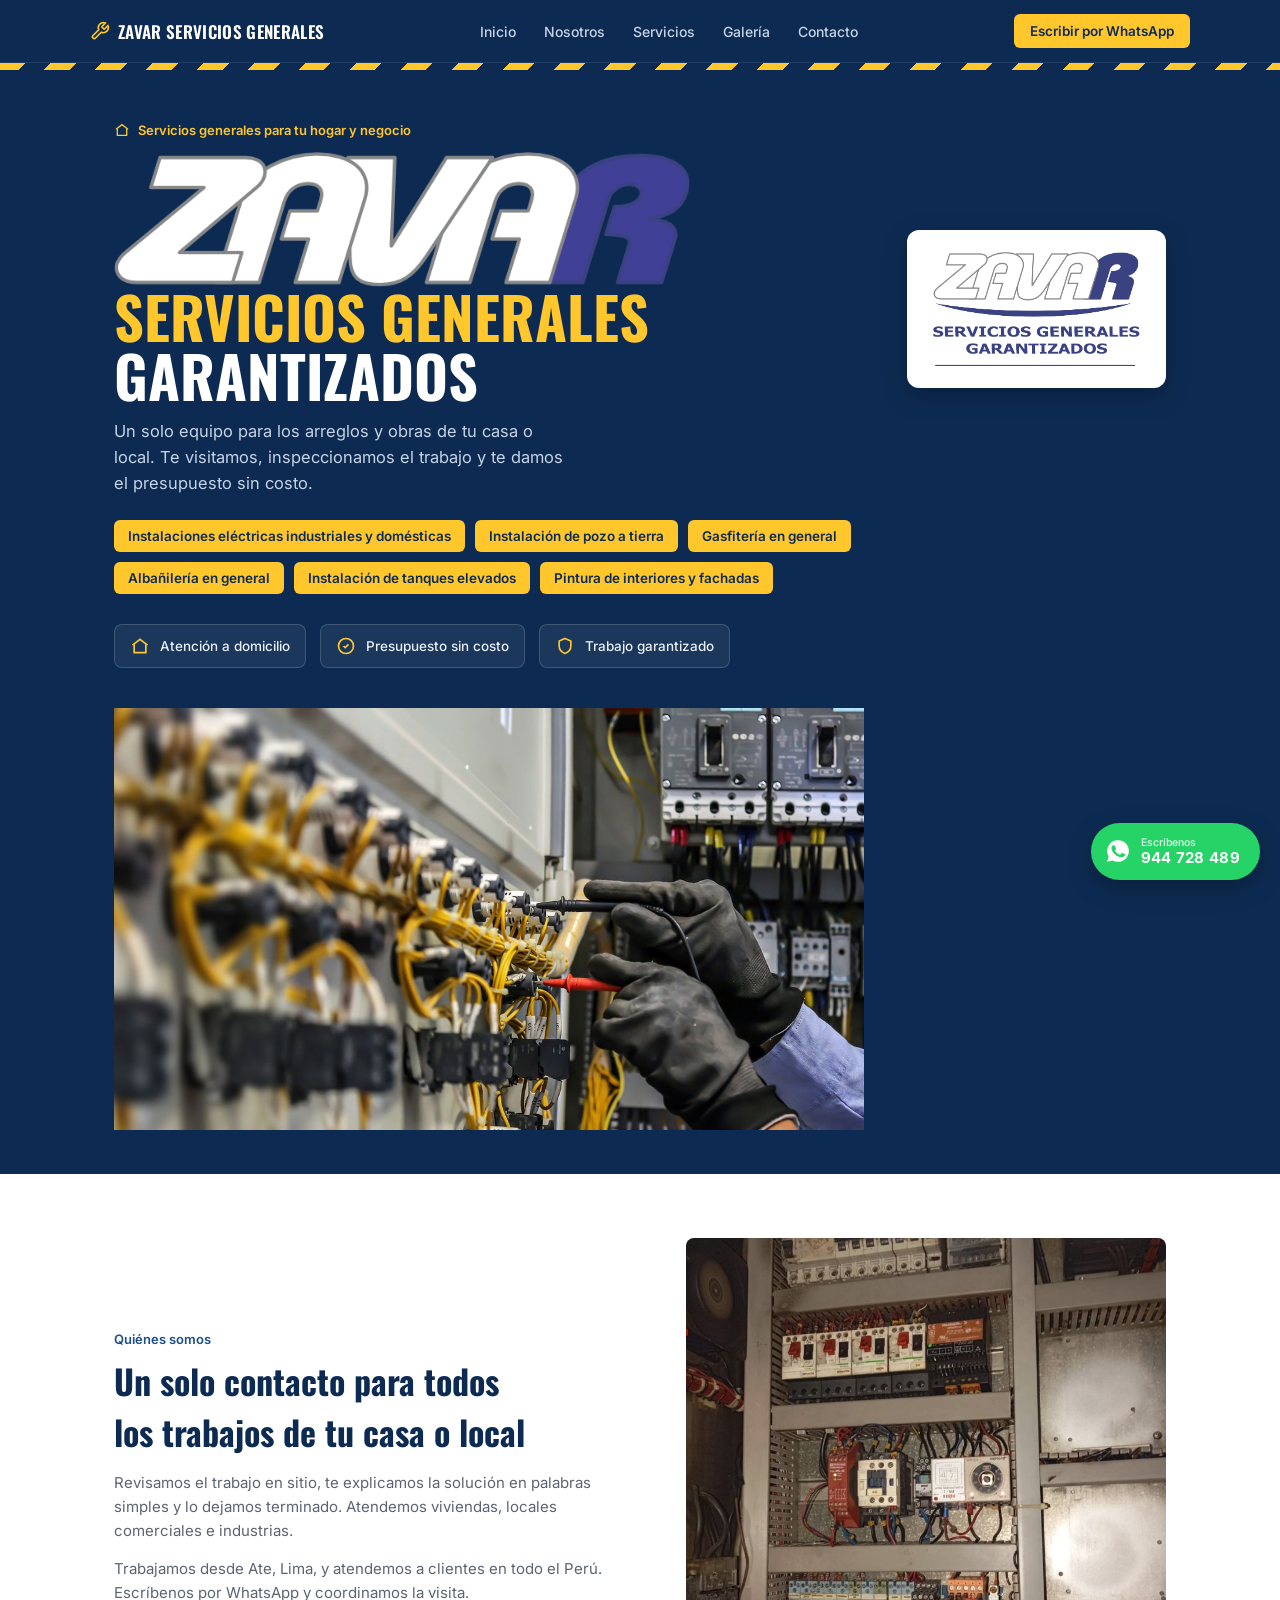
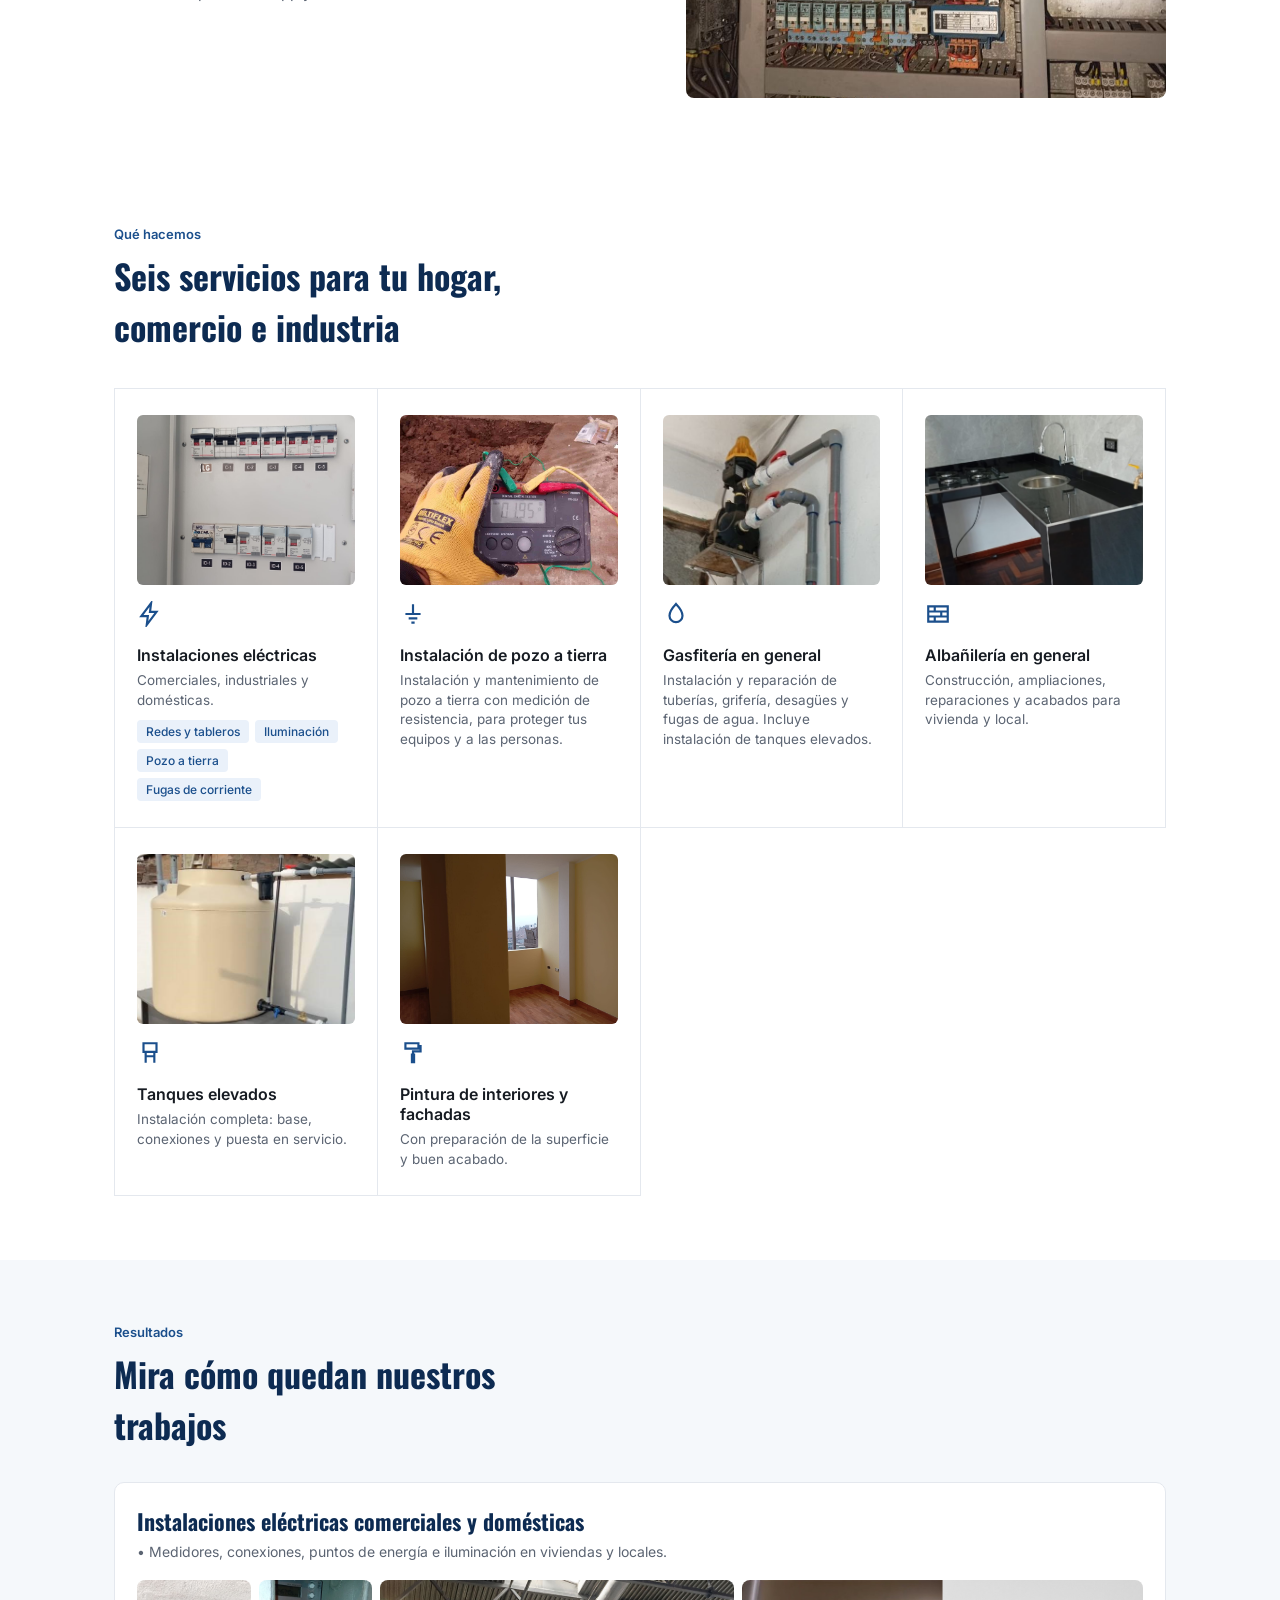
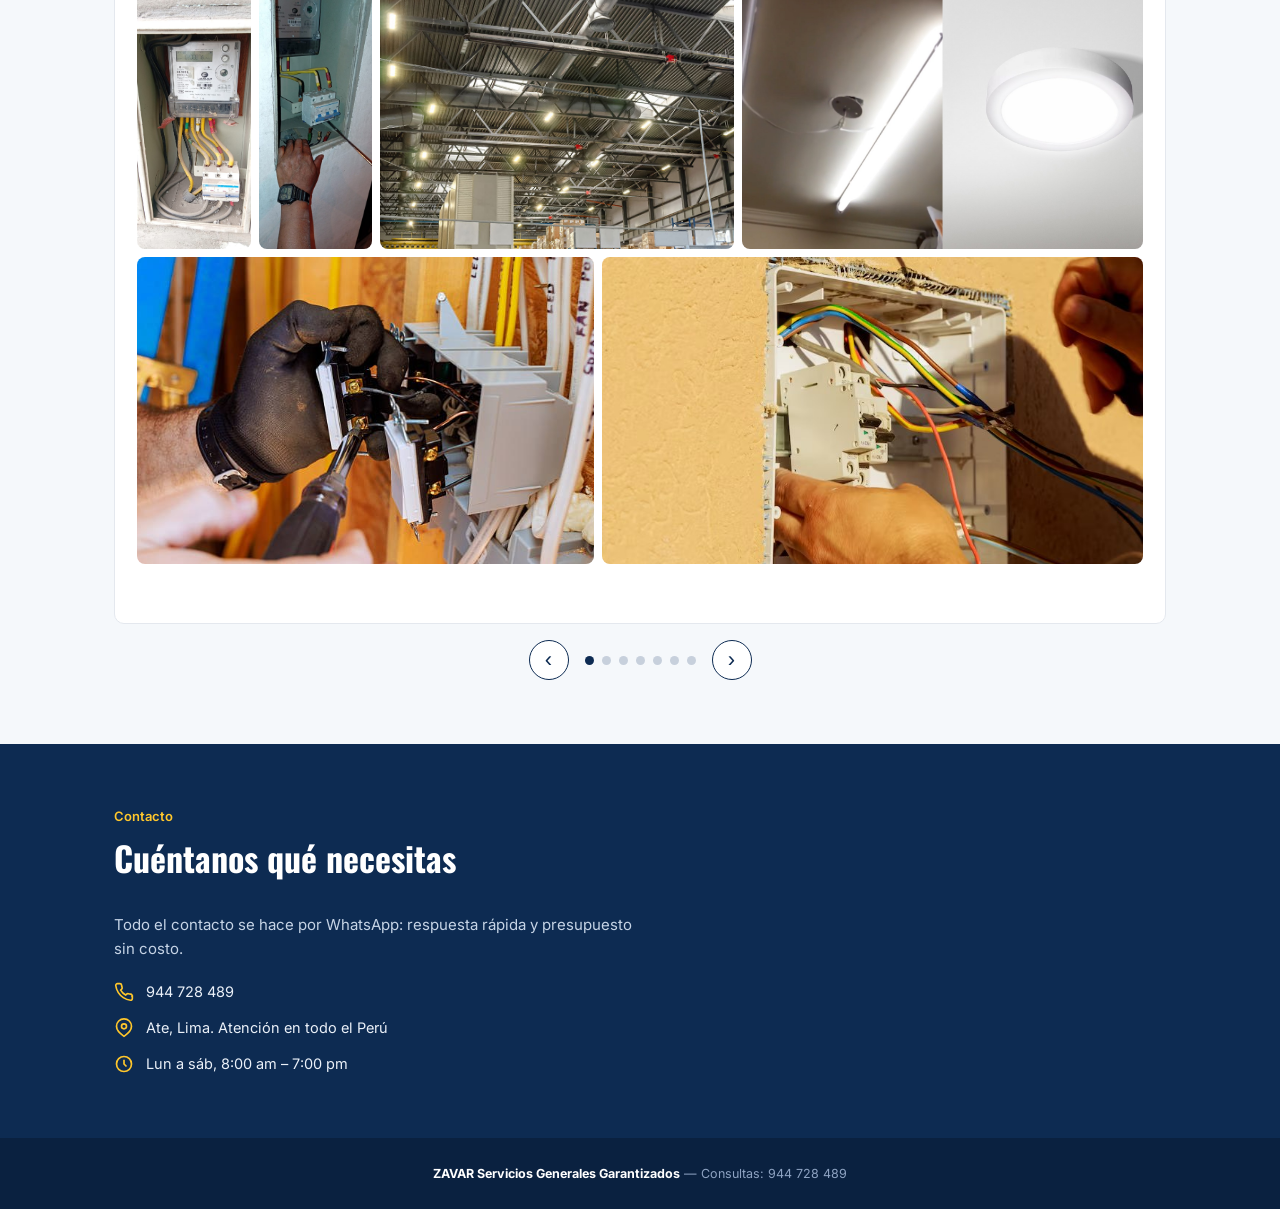
==== commit 860a9dab: "Update text in index.html for improved clarity Replaced 'revisamos' with 'inspeccionamos' for clarit" ====
--- a/index.html
+++ b/index.html
@@ -54,7 +54,7 @@
         Servicios generales para tu hogar y negocio
       </div>
       <h1><img src="assets/img/zavarport.png"><span>SERVICIOS GENERALES</span> GARANTIZADOS</h1>
-      <p class="sub">Un solo equipo para los arreglos y obras de tu casa o local. Te visitamos, revisamos el trabajo y te damos el presupuesto sin costo.</p>
+      <p class="sub">Un solo equipo para los arreglos y obras de tu casa o local. Te visitamos, inspeccionamos el trabajo y te damos el presupuesto sin costo.</p>
       </div>
       <div class="hero-logo"><img src="assets/img/logo-zavar.png" alt="Logo ZAVAR Servicios Generales Garantizados"></div>
     </div>
